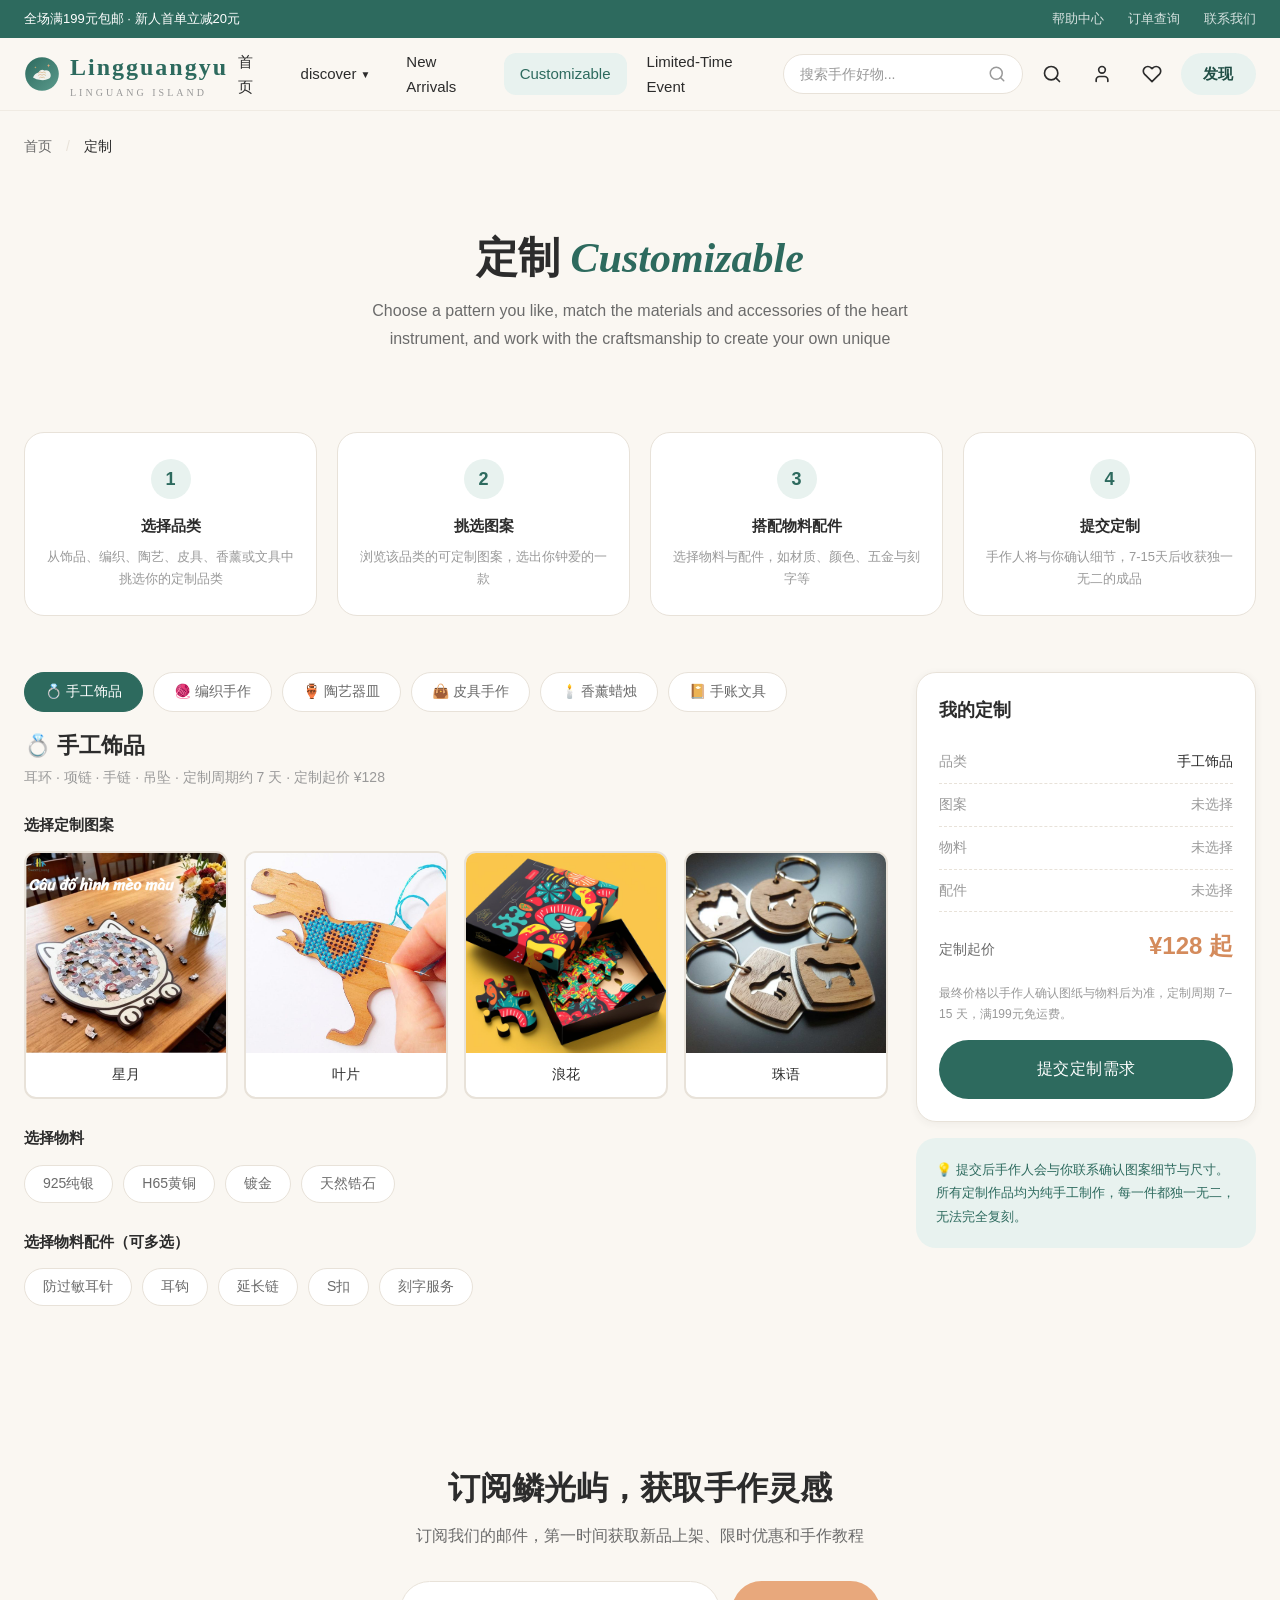
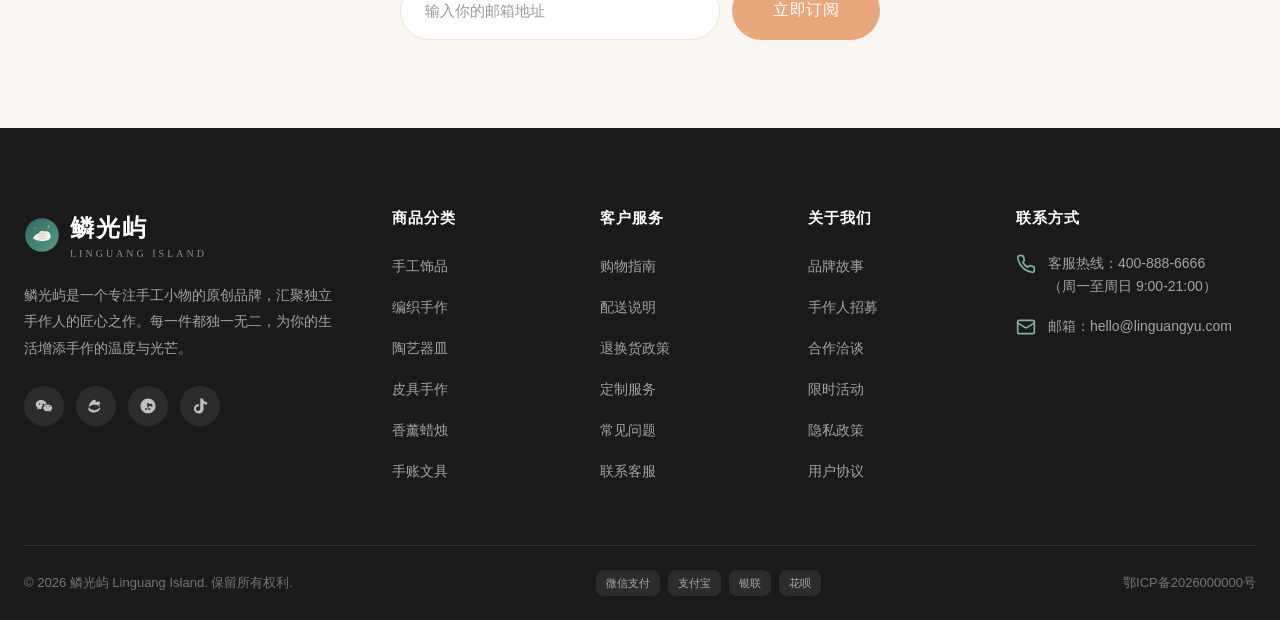
==== custom.html @ 82189725 "Add files via upload" ====
<!DOCTYPE html>
<html lang="zh-CN">
<head>
  <meta charset="UTF-8">
  <meta name="viewport" content="width=device-width, initial-scale=1.0">
  <title>Linguang Island</title>
  <meta name="description" content="鳞光屿手作定制服务，支持手工饰品、编织手作、陶艺器皿、皮具手作、香薰蜡烛、手账文具六大品类，按你的喜好选择图案、物料与配件，打造独一无二的定制手作。">
  <link rel="stylesheet" href="css/style.css">
  <link rel="icon" type="image/svg+xml" href="images/logo.svg">
</head>
<body>

  <!-- Top Bar -->
  <div class="top-bar">
    <div class="container">
      <span>全场满199元包邮 · 新人首单立减20元</span>
      <div class="top-bar-links">
        <a href="#">帮助中心</a>
        <a href="#">订单查询</a>
        <a href="#">联系我们</a>
      </div>
    </div>
  </div>

  <!-- Header -->
  <header class="header">
    <div class="container">
      <div class="header-inner">
        <a href="index.html" class="logo">
          <img src="images/logo.svg" alt="鳞光屿" style="width:36px;height:36px;">
          <div>Lingguangyu<span class="logo-sub">LINGUANG ISLAND</span></div>
        </a>
        <nav class="main-nav">
          <div class="nav-item"><a href="index.html" class="nav-link">首页</a></div>
          <div class="nav-item">
            <a href="products.html" class="nav-link">discover<span class="arrow">▼</span></a>
            <div class="dropdown">
              <div class="dropdown-grid">
                <a href="products.html?cat=jewelry" class="dropdown-item"><div class="dropdown-item-icon">💍</div><div class="dropdown-item-title">手工饰品</div><div class="dropdown-item-desc">耳环/项链/手链</div></a>
                <a href="products.html?cat=knit" class="dropdown-item"><div class="dropdown-item-icon">🧶</div><div class="dropdown-item-title">编织制作</div><div class="dropdown-item-desc">围巾/帽子/玩偶</div></a>
                <a href="products.html?cat=ceramic" class="dropdown-item"><div class="dropdown-item-icon">🏺</div><div class="dropdown-item-title">陶艺器皿</div><div class="dropdown-item-desc">杯子/花瓶/餐具</div></a>
                <a href="products.html?cat=leather" class="dropdown-item"><div class="dropdown-item-icon">👜</div><div class="dropdown-item-title">皮具制作</div><div class="dropdown-item-desc">钱包/卡包/皮带</div></a>
                <a href="products.html?cat=candle" class="dropdown-item"><div class="dropdown-item-icon">🕯️</div><div class="dropdown-item-title">香薰蜡烛</div><div class="dropdown-item-desc">香薰/礼盒/套装</div></a>
                <a href="products.html?cat=stationery" class="dropdown-item"><div class="dropdown-item-icon">📔</div><div class="dropdown-item-title">手账文具</div><div class="dropdown-item-desc">笔记本/书签/胶带</div></a>
              </div>
              <div class="dropdown-featured">
                <span class="dropdown-featured-text">本周精选：<strong>手工编织围巾系列</strong> 限时8折</span>
                <a href="products.html" class="btn btn-sm btn-primary">立即选购</a>
              </div>
            </div>
          </div>
          <div class="nav-item"><a href="products.html?sort=new" class="nav-link">New Arrivals</a></div>
          <div class="nav-item"><a href="custom.html" class="nav-link active">Customizable</a></div>
          <div class="nav-item"><a href="event.html" class="nav-link">Limited‑Time Event</a></div>
        </nav>
        <div class="header-actions">
          <div class="search-bar">
            <input type="text" placeholder="搜索手作好物...">
            <button type="button" aria-label="搜索"><svg width="18" height="18" viewBox="0 0 24 24" fill="none" stroke="currentColor" stroke-width="2" stroke-linecap="round" stroke-linejoin="round"><circle cx="11" cy="11" r="8"/><path d="m21 21-4.35-4.35"/></svg></button>
          </div>
          <button class="action-btn" aria-label="站内搜索" data-search-open><svg width="18" height="18" viewBox="0 0 24 24" fill="none" stroke="currentColor" stroke-width="2" stroke-linecap="round" stroke-linejoin="round"><circle cx="11" cy="11" r="8"/><path d="m21 21-4.35-4.35"/></svg></button>
          <button class="action-btn" aria-label="我的账户"><svg viewBox="0 0 24 24" fill="none" stroke="currentColor" stroke-width="2" stroke-linecap="round" stroke-linejoin="round"><path d="M19 21v-2a4 4 0 0 0-4-4H9a4 4 0 0 0-4 4v2"/><circle cx="12" cy="7" r="4"/></svg></button>
          <button class="action-btn" aria-label="收藏"><svg viewBox="0 0 24 24" fill="none" stroke="currentColor" stroke-width="2" stroke-linecap="round" stroke-linejoin="round"><path d="M20.84 4.61a5.5 5.5 0 0 0-7.78 0L12 5.67l-1.06-1.06a5.5 5.5 0 0 0-7.78 7.78l1.06 1.06L12 21.23l7.78-7.78 1.06-1.06a5.5 5.5 0 0 0 0-7.78z"/></svg></button>
          <a href="products.html" class="header-discover-btn">发现</a>
          <button class="action-btn mobile-menu-btn" aria-label="菜单"><svg viewBox="0 0 24 24" fill="none" stroke="currentColor" stroke-width="2" stroke-linecap="round" stroke-linejoin="round"><line x1="4" x2="20" y1="12" y2="12"/><line x1="4" x2="20" y1="6" y2="6"/><line x1="4" x2="20" y1="18" y2="18"/></svg></button>
        </div>
      </div>
    </div>
  </header>

  <!-- Mobile Menu -->
  <div class="mobile-menu-overlay"></div>
  <div class="mobile-menu">
    <div class="mobile-menu-header">
      <span class="logo" style="font-size:20px;">鳞光屿</span>
      <button class="mobile-menu-close" aria-label="关闭"><svg width="20" height="20" viewBox="0 0 24 24" fill="none" stroke="currentColor" stroke-width="2" stroke-linecap="round" stroke-linejoin="round"><path d="M18 6 6 18"/><path d="m6 6 12 12"/></svg></button>
    </div>
    <nav class="mobile-nav-list">
      <a href="index.html" class="mobile-nav-link">首页</a>
      <a href="products.html" class="mobile-nav-link">discover</a>
      <a href="products.html?sort=new" class="mobile-nav-link">New Arrivals</a>
      <a href="custom.html" class="mobile-nav-link active">Customizable</a>
      <a href="event.html" class="mobile-nav-link">Limited‑Time Event</a>
    </nav>
  </div>

  <!-- Breadcrumb -->
  <div class="container">
    <div class="breadcrumb">
      <a href="index.html">首页</a>
      <span class="breadcrumb-sep">/</span>
      <span class="breadcrumb-current">定制</span>
    </div>
  </div>

  <!-- Page Header -->
  <div class="page-header">
    <div class="container">
      <h1 class="page-header-title">定制 <span class="text-primary" style="font-style:italic;">Customizable</span></h1>
      <p class="page-header-desc">Choose a pattern you like, match the materials and accessories of the heart instrument, and work with the craftsmanship to create your own unique</p>
    </div>
  </div>

  <!-- Customize Steps -->
  <section class="section-sm">
    <div class="container">
      <div class="custom-steps">
        <div class="custom-step">
          <div class="custom-step-num">1</div>
          <div class="custom-step-title">选择品类</div>
          <div class="custom-step-desc">从饰品、编织、陶艺、皮具、香薰或文具中挑选你的定制品类</div>
        </div>
        <div class="custom-step">
          <div class="custom-step-num">2</div>
          <div class="custom-step-title">挑选图案</div>
          <div class="custom-step-desc">浏览该品类的可定制图案，选出你钟爱的一款</div>
        </div>
        <div class="custom-step">
          <div class="custom-step-num">3</div>
          <div class="custom-step-title">搭配物料配件</div>
          <div class="custom-step-desc">选择物料与配件，如材质、颜色、五金与刻字等</div>
        </div>
        <div class="custom-step">
          <div class="custom-step-num">4</div>
          <div class="custom-step-title">提交定制</div>
          <div class="custom-step-desc">手作人将与你确认细节，7-15天后收获独一无二的成品</div>
        </div>
      </div>
    </div>
  </section>

  <!-- Customize Layout -->
  <div class="container">
    <div class="custom-layout">
      <!-- Main Content -->
      <div class="custom-main">
        <div class="custom-tabs" id="customTabs"></div>
        <div id="customPanels"></div>
      </div>

      <!-- Order Summary Sidebar -->
      <aside class="custom-sidebar">
        <div class="custom-order-card">
          <div class="custom-order-title">我的定制</div>
          <div class="custom-summary-row"><span class="custom-summary-label">品类</span><span class="custom-summary-value empty" data-sum="category">未选择</span></div>
          <div class="custom-summary-row"><span class="custom-summary-label">图案</span><span class="custom-summary-value empty" data-sum="pattern">未选择</span></div>
          <div class="custom-summary-row"><span class="custom-summary-label">物料</span><span class="custom-summary-value empty" data-sum="material">未选择</span></div>
          <div class="custom-summary-row"><span class="custom-summary-label">配件</span><span class="custom-summary-value empty" data-sum="accessory">未选择</span></div>
          <div class="custom-order-price">
            <span class="custom-order-price-label">定制起价</span>
            <span class="custom-order-price-value" data-sum="price">¥0</span>
          </div>
          <div class="custom-order-note">最终价格以手作人确认图纸与物料后为准，定制周期 7–15 天，满199元免运费。</div>
          <button class="btn btn-primary btn-lg custom-submit" data-custom-submit>提交定制需求</button>
        </div>
        <div class="custom-tip">💡 提交后手作人会与你联系确认图案细节与尺寸。所有定制作品均为纯手工制作，每一件都独一无二，无法完全复刻。</div>
      </div>
    </div>
  </div>

  <!-- Newsletter -->
  <section class="section">
    <div class="container">
      <div class="newsletter">
        <h2 class="newsletter-title">订阅鳞光屿，获取手作灵感</h2>
        <p class="newsletter-desc">订阅我们的邮件，第一时间获取新品上架、限时优惠和手作教程</p>
        <form class="newsletter-form" onsubmit="return false;">
          <input type="email" class="newsletter-input" placeholder="输入你的邮箱地址">
          <button type="submit" class="btn btn-accent btn-lg">立即订阅</button>
        </form>
      </div>
    </div>
  </section>

  <!-- Footer -->
  <footer class="footer">
    <div class="container">
      <div class="footer-top">
        <div class="footer-brand">
          <div class="logo" style="color:#fff;margin-bottom:20px;">
            <img src="images/logo.svg" alt="鳞光屿" style="width:36px;height:36px;">
            <div>鳞光屿<span class="logo-sub" style="color:rgba(255,255,255,0.5);">LINGUANG ISLAND</span></div>
          </div>
          <p class="footer-brand-desc">鳞光屿是一个专注手工小物的原创品牌，汇聚独立手作人的匠心之作。每一件都独一无二，为你的生活增添手作的温度与光芒。</p>
          <div class="footer-social">
            <a href="#" aria-label="微信"><svg width="18" height="18" viewBox="0 0 24 24" fill="currentColor"><path d="M8.5 4C4.36 4 1 6.69 1 10c0 1.89 1.08 3.56 2.78 4.66L3 17l2.5-1.32c.93.26 1.93.4 2.97.4.2 0 .4-.01.6-.02-.13-.43-.2-.88-.2-1.35 0-2.76 2.69-5 6-5 .22 0 .43.01.64.03C15.05 6.47 12.06 4 8.5 4zM6 8.5c.55 0 1 .45 1 1s-.45 1-1 1-1-.45-1-1 .45-1 1-1zm5 0c.55 0 1 .45 1 1s-.45 1-1 1-1-.45-1-1 .45-1 1-1z"/><path d="M23 14.5c0-2.49-2.69-4.5-6-4.5s-6 2.01-6 4.5 2.69 4.5 6 4.5c.69 0 1.35-.09 1.97-.27L21 20l-.55-1.83C21.95 17.24 23 15.97 23 14.5zm-8-1c-.41 0-.75-.34-.75-.75s.34-.75.75-.75.75.34.75.75-.34.75-.75.75zm4 0c-.41 0-.75-.34-.75-.75s.34-.75.75-.75.75.34.75.75-.34.75-.75.75z"/></svg></a>
            <a href="#" aria-label="微博"><svg width="18" height="18" viewBox="0 0 24 24" fill="currentColor"><path d="M10.1 20.5c-4.3.4-8-1.5-8.3-4.3-.2-2.8 3.1-5.4 7.4-5.8 4.3-.4 8 1.5 8.3 4.3.2 2.8-3.1 5.4-7.4 5.8zm7.5-10.7c-.4-.1-.7-.2-.5-.7.4-1 .4-1.8 0-2.3-.7-.9-2.7-.9-5 0 0 0-.7.3-.5-.3.3-1 .2-1.9-.3-2.4-1-1-3.8.1-6.1 2.4C3.5 8.8 2.5 10.7 2.5 12.4c0 3.2 4 5.1 7.1 5.1 4.5 0 7.6-2.6 7.6-4.7 0-1.3-1.1-2-2.1-2.3.1 0 .1-.1.2-.1 1.7-.3 2.9-1.6 2.3-3z"/></svg></a>
            <a href="#" aria-label="小红书"><svg width="18" height="18" viewBox="0 0 24 24" fill="currentColor"><path d="M12 2C6.48 2 2 6.48 2 12s4.48 10 10 10 10-4.48 10-10S17.52 2 12 2zm-1 15H8v-2h3v2zm4 0h-3v-2h3v2zm1.5-5.5c-.5.5-1.5.5-2 .5-.5 0-1 0-1.5-.5V14h-2V8h2v1.5c.5-.5 1.5-.5 2.5-.5 1.5 0 2.5 1 2.5 2.5 0 1-.5 1.5-1.5 2z"/></svg></a>
            <a href="#" aria-label="抖音"><svg width="18" height="18" viewBox="0 0 24 24" fill="currentColor"><path d="M19.59 6.69a4.83 4.83 0 0 1-3.77-4.25V2h-3.45v13.67a2.89 2.89 0 0 1-5.2 1.74 2.89 2.89 0 0 1 2.31-4.64 2.93 2.93 0 0 1 .88.13V9.4a6.84 6.84 0 0 0-1-.05A6.33 6.33 0 0 0 5.8 20.1a6.34 6.34 0 0 0 10.86-4.43v-7a8.16 8.16 0 0 0 4.77 1.52v-3.4a4.85 4.85 0 0 1-1.84-.1z"/></svg></a>
          </div>
        </div>
        <div><h4 class="footer-col-title">商品分类</h4><ul class="footer-links"><li><a href="products.html?cat=jewelry">手工饰品</a></li><li><a href="products.html?cat=knit">编织手作</a></li><li><a href="products.html?cat=ceramic">陶艺器皿</a></li><li><a href="products.html?cat=leather">皮具手作</a></li><li><a href="products.html?cat=candle">香薰蜡烛</a></li><li><a href="products.html?cat=stationery">手账文具</a></li></ul></div>
        <div><h4 class="footer-col-title">客户服务</h4><ul class="footer-links"><li><a href="#">购物指南</a></li><li><a href="#">配送说明</a></li><li><a href="#">退换货政策</a></li><li><a href="custom.html">定制服务</a></li><li><a href="#">常见问题</a></li><li><a href="#">联系客服</a></li></ul></div>
        <div><h4 class="footer-col-title">关于我们</h4><ul class="footer-links"><li><a href="index.html#brand-story">品牌故事</a></li><li><a href="#">手作人招募</a></li><li><a href="#">合作洽谈</a></li><li><a href="event.html">限时活动</a></li><li><a href="#">隐私政策</a></li><li><a href="#">用户协议</a></li></ul></div>
        <div><h4 class="footer-col-title">联系方式</h4><div class="footer-contact-item"><svg class="footer-contact-icon" viewBox="0 0 24 24" fill="none" stroke="currentColor" stroke-width="2" stroke-linecap="round" stroke-linejoin="round"><path d="M22 16.92v3a2 2 0 0 1-2.18 2 19.79 19.79 0 0 1-8.63-3.07 19.5 19.5 0 0 1-6-6 19.79 19.79 0 0 1-3.07-8.67A2 2 0 0 1 4.11 2h3a2 2 0 0 1 2 1.72 12.84 12.84 0 0 0 .7 2.81 2 2 0 0 1-.45 2.11L8.09 9.91a16 16 0 0 0 6 6l1.27-1.27a2 2 0 0 1 2.11-.45 12.84 12.84 0 0 0 2.81.7A2 2 0 0 1 22 16.92z"/></svg><span>客服热线：400-888-6666<br>（周一至周日 9:00-21:00）</span></div><div class="footer-contact-item"><svg class="footer-contact-icon" viewBox="0 0 24 24" fill="none" stroke="currentColor" stroke-width="2" stroke-linecap="round" stroke-linejoin="round"><rect width="20" height="16" x="2" y="4" rx="2"/><path d="m22 7-8.97 5.7a1.94 1.94 0 0 1-2.06 0L2 7"/></svg><span>邮箱：hello@linguangyu.com</span></div></div>
      </div>
      <div class="footer-bottom"><div>© 2026 鳞光屿 Linguang Island. 保留所有权利.</div><div class="footer-payment"><span>微信支付</span><span>支付宝</span><span>银联</span><span>花呗</span></div><div>鄂ICP备2026000000号</div></div>
    </div>
  </footer>

  <!-- 搜索浮层 -->
  <div class="search-overlay">
    <div class="search-panel">
      <div class="search-input-wrap">
        <svg viewBox="0 0 24 24" fill="none" stroke="currentColor" stroke-width="2" stroke-linecap="round" stroke-linejoin="round"><circle cx="11" cy="11" r="8"/><path d="m21 21-4.35-4.35"/></svg>
        <input type="text" class="search-input" placeholder="搜索手作好物、分类或材质..." autocomplete="off">
        <button class="search-close" aria-label="关闭">
          <svg width="20" height="20" viewBox="0 0 24 24" fill="none" stroke="currentColor" stroke-width="2" stroke-linecap="round" stroke-linejoin="round"><path d="M18 6 6 18"/><path d="m6 6 12 12"/></svg>
        </button>
      </div>
      <div class="search-results">
        <div class="search-empty"><p>输入关键词搜索商品，例如「围巾」「陶艺」「蜡烛」</p></div>
      </div>
      <div class="search-hint">按 <kbd>ESC</kbd> 关闭 · 按 <kbd>Ctrl</kbd> + <kbd>K</kbd> 快速搜索</div>
    </div>
  </div>

  <button class="back-to-top" aria-label="返回顶部"><svg width="20" height="20" viewBox="0 0 24 24" fill="none" stroke="currentColor" stroke-width="2" stroke-linecap="round" stroke-linejoin="round"><path d="m18 15-6-6-6 6"/></svg></button>
  <script src="js/data.js"></script>
  <script src="js/main.js"></script>
  <script>
    /* ============================================
       鳞光屿 手作定制页 - 数据与交互
       ============================================ */
    (function () {
      var CUSTOM_DATA = [
        {
          id: 'jewelry',
          name: '手工饰品',
          icon: '💍',
          desc: '耳环 · 项链 · 手链 · 吊坠',
          leadTime: '定制周期约 7 天',
          basePrice: 128,
          patterns: [
            { name: '星月', img: 'works/2268b798a21c0e05ef286d9afd40e5c9.jpg' },
            { name: '叶片', img: 'works/a71a90dca36579b41915bfc6e600b539.jpg' },
            { name: '浪花', img: 'works/bb00b02b5263fa20c3def9e0ed3501d4.jpg' },
            { name: '珠语', img: 'works/ee13552d8581cd8f6e0346bad0646920.jpg' }
          ],
          materials: ['925纯银', 'H65黄铜', '镀金', '天然锆石'],
          accessories: ['防过敏耳针', '耳钩', '延长链', 'S扣', '刻字服务']
        },
        {
          id: 'knit',
          name: '编织手作',
          icon: '🧶',
          desc: '围巾 · 帽子 · 玩偶 · 收纳篮',
          leadTime: '定制周期约 10 天',
          basePrice: 89,
          patterns: [
            { name: '鱼鳞纹', img: 'works/01.jpg' },
            { name: '藤编格', img: 'works/3741f565dfd39f4d616d1eac8edfc7b6.jpg' },
            { name: '麻花辫', img: 'works/619c97d61443beddd12c92ac28e90652.jpg' },
            { name: '格纹', img: 'works/842b7d997cb33d133d117e4fcee05f9e.jpg' }
          ],
          materials: ['美利奴羊毛', '羊绒混纺', '天然藤条', '棉麻绳'],
          accessories: ['流苏', '木扣', '毛球', '刺绣姓名', '皮革标签']
        },
        {
          id: 'ceramic',
          name: '陶艺器皿',
          icon: '🏺',
          desc: '马克杯 · 花瓶 · 餐具 · 碗',
          leadTime: '定制周期约 10-15 天',
          basePrice: 118,
          patterns: [
            { name: '粗陶本色', img: 'works/054cdf0217a93ebdaa423b9df954e02b.jpg' },
            { name: '米白釉', img: 'works/7c3fb1a2e72453e287ca65e6157a7eb2.jpg' },
            { name: '星辰点彩', img: 'works/cf58732337ca917d606f964128ad6c54.jpg' },
            { name: '波纹刻花', img: 'works/23e4ec383b1816b4c98a01805032002c.jpg' }
          ],
          materials: ['高白粗陶', '细陶', '天然矿物釉', '米白釉'],
          accessories: ['木盖', '竹托盘', '麻绳提手', '同款杯垫', '刻字落款']
        },
        {
          id: 'leather',
          name: '皮具手作',
          icon: '👜',
          desc: '钱包 · 卡包 · 皮带 · 钥匙包',
          leadTime: '定制周期约 7-10 天',
          basePrice: 199,
          patterns: [
            { name: '植鞣原色', img: 'works/069d8d57722f1eefb7612235d0c92d77.jpg' },
            { name: '压花格纹', img: 'works/e13f04f0b526c0bc4e1df464b4d01ed4.jpg' },
            { name: '编织皮条', img: 'works/3741f565dfd39f4d616d1eac8edfc7b6.jpg' },
            { name: '浮雕字母', img: 'works/842b7d997cb33d133d117e4fcee05f9e.jpg' }
          ],
          materials: ['意大利植鞣牛皮', '头层牛皮', '马鞍革', '油蜡皮'],
          accessories: ['黄铜五金', '白铜按扣', '钥匙扣', '姓名刻字', '蜡线配色']
        },
        {
          id: 'candle',
          name: '香薰蜡烛',
          icon: '🕯️',
          desc: '蜡烛 · 香皂 · 线香',
          leadTime: '现货 / 定制约 7 天',
          basePrice: 68,
          patterns: [
            { name: '干花浮雕', img: 'works/1fd205de11f5d47ad83b0c7072961576.jpg' },
            { name: '素色原味', img: 'works/48fcea0ed9cd00772e2aa7fb1bb7dbb3.jpg' },
            { name: '渐变分层', img: 'works/619c97d61443beddd12c92ac28e90652.jpg' },
            { name: '手绘纹样', img: 'works/ee13552d8581cd8f6e0346bad0646920.jpg' }
          ],
          materials: ['天然大豆蜡', '蜂蜡', '植物精油', '木芯'],
          accessories: ['定制标签', '礼盒', '丝带', '香型选择', '修剪器']
        },
        {
          id: 'stationery',
          name: '手账文具',
          icon: '📔',
          desc: '笔记本 · 书签 · 卡片 · 胶带',
          leadTime: '现货 / 定制约 5 天',
          basePrice: 45,
          patterns: [
            { name: '布面缝线', img: 'works/23e4ec383b1816b4c98a01805032002c.jpg' },
            { name: '干花压花', img: 'works/842b7d997cb33d133d117e4fcee05f9e.jpg' },
            { name: '米白棉纸', img: 'works/cf58732337ca917d606f964128ad6c54.jpg' },
            { name: '复古烫金', img: 'works/e13f04f0b526c0bc4e1df464b4d01ed4.jpg' }
          ],
          materials: ['进口布面', '道林纸', '进口棉纸', '牛皮纸'],
          accessories: ['金属书签', '纸胶带', '姓名烫印', '绑带', '同系列信封']
        }
      ];

      var tabsEl = document.getElementById('customTabs');
      var panelsEl = document.getElementById('customPanels');
      if (!tabsEl || !panelsEl) return;

      var state = {
        category: CUSTOM_DATA[0].id,
        pattern: null,
        material: null,
        accessories: []
      };

      function currentCat() {
        var found = CUSTOM_DATA.filter(function (c) { return c.id === state.category; });
        return found.length ? found[0] : null;
      }

      function renderTabs() {
        var html = '';
        CUSTOM_DATA.forEach(function (c) {
          html += '<button class="custom-tab' + (c.id === state.category ? ' active' : '') + '" data-cat="' + c.id + '">' +
            c.icon + ' ' + c.name + '</button>';
        });
        tabsEl.innerHTML = html;
        tabsEl.querySelectorAll('.custom-tab').forEach(function (btn) {
          btn.addEventListener('click', function () {
            if (btn.getAttribute('data-cat') === state.category) return;
            state.category = btn.getAttribute('data-cat');
            state.pattern = null;
            state.material = null;
            state.accessories = [];
            renderTabs();
            renderPanels();
            updateSummary();
          });
        });
      }

      function renderPanels() {
        var html = '';
        CUSTOM_DATA.forEach(function (c) {
          var active = c.id === state.category;
          html += '<section class="custom-panel' + (active ? ' active' : '') + '" data-panel="' + c.id + '">';
          html += '<div class="custom-panel-head">';
          html += '<h2 class="custom-panel-title">' + c.icon + ' ' + c.name + '</h2>';
          html += '<p class="custom-panel-desc">' + c.desc + ' · ' + c.leadTime + ' · 定制起价 ¥' + c.basePrice + '</p>';
          html += '</div>';

          // 图案
          html += '<div class="custom-block"><div class="custom-block-title">选择定制图案</div><div class="pattern-grid">';
          c.patterns.forEach(function (p) {
            html += '<div class="pattern-card" data-pattern="' + p.name + '">' +
              '<div class="pattern-card-img-wrap"><img src="' + p.img + '" alt="' + p.name + '" loading="lazy"></div>' +
              '<div class="pattern-card-name">' + p.name + '</div>' +
              '</div>';
          });
          html += '</div></div>';

          // 物料
          html += '<div class="custom-block"><div class="custom-block-title">选择物料</div><div class="option-tags">';
          c.materials.forEach(function (m) {
            html += '<button type="button" class="option-tag" data-material="' + m + '">' + m + '</button>';
          });
          html += '</div></div>';

          // 配件（可多选）
          html += '<div class="custom-block"><div class="custom-block-title">选择物料配件（可多选）</div><div class="option-tags">';
          c.accessories.forEach(function (a) {
            html += '<button type="button" class="option-tag" data-accessory="' + a + '">' + a + '</button>';
          });
          html += '</div></div>';

          html += '</section>';
        });
        panelsEl.innerHTML = html;

        // 绑定交互
        var panel = panelsEl.querySelector('.custom-panel.active');
        if (!panel) return;

        panel.querySelectorAll('.pattern-card').forEach(function (card) {
          card.addEventListener('click', function () {
            panel.querySelectorAll('.pattern-card').forEach(function (c2) { c2.classList.remove('active'); });
            card.classList.add('active');
            state.pattern = card.getAttribute('data-pattern');
            updateSummary();
          });
        });

        panel.querySelectorAll('[data-material]').forEach(function (tag) {
          tag.addEventListener('click', function () {
            panel.querySelectorAll('[data-material]').forEach(function (t) { t.classList.remove('active'); });
            tag.classList.add('active');
            state.material = tag.getAttribute('data-material');
            updateSummary();
          });
        });

        panel.querySelectorAll('[data-accessory]').forEach(function (tag) {
          tag.addEventListener('click', function () {
            tag.classList.toggle('active');
            var val = tag.getAttribute('data-accessory');
            var idx = state.accessories.indexOf(val);
            if (idx >= 0) {
              state.accessories.splice(idx, 1);
            } else {
              state.accessories.push(val);
            }
            updateSummary();
          });
        });
      }

      function updateSummary() {
        var cat = currentCat();
        var set = function (sel, val) {
          var el = document.querySelector(sel);
          if (!el) return;
          el.textContent = val;
          el.classList.toggle('empty', val === '未选择');
        };
        set('[data-sum="category"]', cat ? cat.name : '未选择');
        set('[data-sum="pattern"]', state.pattern || '未选择');
        set('[data-sum="material"]', state.material || '未选择');
        set('[data-sum="accessory"]', state.accessories.length ? state.accessories.join('、') : '未选择');
        var priceEl = document.querySelector('[data-sum="price"]');
        if (priceEl && cat) priceEl.textContent = '¥' + cat.basePrice + ' 起';
      }

      // 提交定制
      var submitBtn = document.querySelector('[data-custom-submit]');
      if (submitBtn) {
        submitBtn.addEventListener('click', function () {
          if (!state.pattern) {
            showCustomToast('请先选择一款定制图案');
            return;
          }
          if (!state.material) {
            showCustomToast('请先选择物料');
            return;
          }
          submitBtn.textContent = '已提交，等待手作人联系';
          submitBtn.disabled = true;
          showCustomToast('定制需求已提交，手作人会尽快与你联系');
        });
      }

      // 轻量 Toast
      var toastTimer = null;
      function showCustomToast(message) {
        var toast = document.querySelector('.custom-toast');
        if (!toast) {
          toast = document.createElement('div');
          toast.className = 'custom-toast';
          toast.style.cssText =
            'position:fixed;bottom:32px;left:50%;transform:translateX(-50%) translateY(100px);' +
            'background-color:#2D6A5E;color:#fff;padding:14px 28px;border-radius:9999px;' +
            'font-size:14px;font-weight:500;box-shadow:0 8px 32px rgba(0,0,0,0.2);' +
            'z-index:9999;transition:transform 0.4s cubic-bezier(0.4,0,0.2,1);max-width:90vw;text-align:center;';
          document.body.appendChild(toast);
        }
        toast.textContent = message;
        requestAnimationFrame(function () {
          toast.style.transform = 'translateX(-50%) translateY(0)';
        });
        clearTimeout(toastTimer);
        toastTimer = setTimeout(function () {
          toast.style.transform = 'translateX(-50%) translateY(100px)';
        }, 2600);
      }

      // 初始化
      renderTabs();
      renderPanels();
      updateSummary();
      // 恢复页面标题（main.js 的详情渲染会覆盖 title）
      document.title = '手作定制 Customizable - 鳞光屿 Linguang Island';
    })();
  </script>
</body>
</html>
---- css/style.css ----
/* ============================================
   鳞光屿 Linguang Island - 主样式表
   ins风手工小物品牌网站
   ============================================ */

/* ---------- CSS Variables ---------- */
:root {
  --bg-cream: #FAF7F2;
  --bg-white: #FFFFFF;
  --bg-soft: #F3EEE6;
  --primary: #2D6A5E;
  --primary-dark: #1F4D44;
  --primary-light: #7AB5A6;
  --primary-bg: #E8F2EF;
  --accent: #E8A87C;
  --accent-dark: #D48B5C;
  --accent-light: #F5D5BC;
  --gold: #C9A96E;
  --gold-light: #E8D5A8;
  --coral: #E07A5F;
  --sage: #A8C4A0;
  --text-dark: #2C2C2C;
  --text-medium: #6B6B6B;
  --text-light: #999999;
  --text-white: #FFFFFF;
  --border: #E8E2D9;
  --border-light: #F0EBE3;
  --shadow-sm: 0 2px 8px rgba(44, 44, 44, 0.06);
  --shadow-md: 0 4px 20px rgba(44, 44, 44, 0.08);
  --shadow-lg: 0 8px 40px rgba(44, 44, 44, 0.12);
  --shadow-hover: 0 12px 48px rgba(44, 44, 44, 0.15);
  --radius-sm: 8px;
  --radius-md: 12px;
  --radius-lg: 20px;
  --radius-xl: 28px;
  --radius-full: 9999px;
  --font-serif: 'Noto Serif SC', 'Songti SC', Georgia, serif;
  --font-sans: 'Noto Sans SC', 'PingFang SC', 'Microsoft YaHei', -apple-system, sans-serif;
  --transition: all 0.3s cubic-bezier(0.4, 0, 0.2, 1);
  --transition-slow: all 0.5s cubic-bezier(0.4, 0, 0.2, 1);
}

/* ---------- Reset & Base ---------- */
*, *::before, *::after {
  margin: 0;
  padding: 0;
  box-sizing: border-box;
}

html {
  scroll-behavior: smooth;
  font-size: 16px;
}

body {
  font-family: var(--font-sans);
  background-color: var(--bg-cream);
  color: var(--text-dark);
  line-height: 1.7;
  -webkit-font-smoothing: antialiased;
  -moz-osx-font-smoothing: grayscale;
  overflow-x: hidden;
}

img {
  max-width: 100%;
  height: auto;
  display: block;
}

a {
  text-decoration: none;
  color: inherit;
  transition: var(--transition);
}

a:hover {
  color: var(--primary);
}

ul, ol {
  list-style: none;
}

button {
  font-family: inherit;
  cursor: pointer;
  border: none;
  background: none;
  transition: var(--transition);
}

input, select, textarea {
  font-family: inherit;
  font-size: inherit;
  outline: none;
}

h1, h2, h3, h4, h5, h6 {
  font-family: var(--font-serif);
  font-weight: 600;
  line-height: 1.3;
  color: var(--text-dark);
}

/* ---------- Utility Classes ---------- */
.container {
  max-width: 1280px;
  margin: 0 auto;
  padding: 0 24px;
}

.container-narrow {
  max-width: 960px;
  margin: 0 auto;
  padding: 0 24px;
}

.section {
  padding: 80px 0;
}

.section-lg {
  padding: 120px 0;
}

.section-sm {
  padding: 48px 0;
}

.text-center {
  text-align: center;
}

.text-serif {
  font-family: var(--font-serif);
}

.text-primary {
  color: var(--primary);
}

.text-accent {
  color: var(--accent);
}

.text-medium {
  color: var(--text-medium);
}

.text-light {
  color: var(--text-light);
}

.bg-white {
  background-color: var(--bg-white);
}

.bg-cream {
  background-color: var(--bg-cream);
}

.bg-soft {
  background-color: var(--bg-soft);
}

.bg-primary-bg {
  background-color: #FFFFFF;
}

.bg-primary {
  background-color: var(--primary);
}

.flex {
  display: flex;
}

.flex-col {
  flex-direction: column;
}

.items-center {
  align-items: center;
}

.justify-center {
  justify-content: center;
}

.justify-between {
  justify-content: space-between;
}

.flex-wrap {
  flex-wrap: wrap;
}

.gap-2 { gap: 8px; }
.gap-3 { gap: 12px; }
.gap-4 { gap: 16px; }
.gap-6 { gap: 24px; }
.gap-8 { gap: 32px; }

.grid {
  display: grid;
}

.grid-2 {
  grid-template-columns: repeat(2, 1fr);
}

.grid-3 {
  grid-template-columns: repeat(3, 1fr);
}

.grid-4 {
  grid-template-columns: repeat(4, 1fr);
}

/* ---------- Buttons ---------- */
.btn {
  display: inline-flex;
  align-items: center;
  justify-content: center;
  gap: 8px;
  padding: 14px 32px;
  border-radius: var(--radius-full);
  font-size: 15px;
  font-weight: 500;
  letter-spacing: 0.5px;
  transition: var(--transition);
  white-space: nowrap;
  border: 1.5px solid transparent;
}

.btn-primary {
  background-color: var(--primary);
  color: var(--text-white);
}

.btn-primary:hover {
  background-color: var(--primary-dark);
  color: var(--text-white);
  transform: translateY(-2px);
  box-shadow: var(--shadow-md);
}

.btn-accent {
  background-color: var(--accent);
  color: var(--text-white);
}

.btn-accent:hover {
  background-color: var(--accent-dark);
  color: var(--text-white);
  transform: translateY(-2px);
}

.btn-outline {
  background-color: transparent;
  color: var(--primary);
  border-color: var(--primary);
}

.btn-outline:hover {
  background-color: var(--primary);
  color: var(--text-white);
}

.btn-outline-light {
  background-color: transparent;
  color: var(--text-white);
  border-color: rgba(255, 255, 255, 0.6);
}

.btn-outline-light:hover {
  background-color: var(--text-white);
  color: var(--primary);
  border-color: var(--text-white);
}

.btn-ghost {
  background-color: transparent;
  color: var(--text-dark);
}

.btn-ghost:hover {
  background-color: var(--bg-soft);
}

.btn-lg {
  padding: 18px 40px;
  font-size: 16px;
}

.btn-sm {
  padding: 10px 20px;
  font-size: 13px;
}

.btn-block {
  width: 100%;
}

/* ---------- Badges / Tags ---------- */
.badge {
  display: inline-flex;
  align-items: center;
  padding: 4px 12px;
  border-radius: var(--radius-full);
  font-size: 12px;
  font-weight: 500;
  letter-spacing: 0.5px;
}

.badge-primary {
  background-color: var(--primary-bg);
  color: var(--primary);
}

.badge-accent {
  background-color: var(--accent-light);
  color: var(--accent-dark);
}

.badge-gold {
  background-color: var(--gold-light);
  color: #8B7355;
}

.badge-coral {
  background-color: #FDE8E3;
  color: var(--coral);
}

.badge-new {
  background-color: var(--sage);
  color: var(--text-white);
}

.badge-sale {
  background-color: var(--coral);
  color: var(--text-white);
}

/* ---------- Section Headers ---------- */
.section-header {
  text-align: center;
  margin-bottom: 56px;
}

.section-tag {
  display: inline-flex;
  align-items: center;
  gap: 6px;
  padding: 6px 16px;
  background-color: var(--primary-bg);
  color: var(--primary);
  border-radius: var(--radius-full);
  font-size: 13px;
  font-weight: 500;
  letter-spacing: 1px;
  margin-bottom: 20px;
}

.section-title {
  font-size: 36px;
  margin-bottom: 16px;
  letter-spacing: -0.5px;
}

.section-title .highlight {
  color: var(--primary);
  font-style: italic;
}

.section-subtitle {
  font-size: 16px;
  color: var(--text-medium);
  max-width: 560px;
  margin: 0 auto;
  line-height: 1.8;
}

/* ---------- Header / Navigation ---------- */
.top-bar {
  background-color: var(--primary);
  color: var(--text-white);
  padding: 8px 0;
  font-size: 13px;
}

.top-bar .container {
  display: flex;
  justify-content: space-between;
  align-items: center;
}

.top-bar-links {
  display: flex;
  gap: 24px;
}

.top-bar-links a {
  color: rgba(255, 255, 255, 0.8);
}

.top-bar-links a:hover {
  color: var(--text-white);
}

.header {
  position: sticky;
  top: 0;
  z-index: 1000;
  background-color: rgba(250, 247, 242, 0.95);
  backdrop-filter: blur(12px);
  -webkit-backdrop-filter: blur(12px);
  border-bottom: 1px solid var(--border-light);
  transition: var(--transition);
}

.header.scrolled {
  box-shadow: var(--shadow-sm);
}

.header-inner {
  display: flex;
  align-items: center;
  justify-content: space-between;
  height: 72px;
}

.logo {
  display: flex;
  align-items: center;
  gap: 10px;
  font-family: var(--font-serif);
  font-size: 24px;
  font-weight: 700;
  color: var(--primary);
  letter-spacing: 2px;
}

.logo-icon {
  width: 36px;
  height: 36px;
  display: flex;
  align-items: center;
  justify-content: center;
}

.logo-sub {
  font-size: 10px;
  font-weight: 400;
  letter-spacing: 3px;
  color: var(--text-light);
  display: block;
  margin-top: -4px;
}

.main-nav {
  display: flex;
  align-items: center;
  gap: 4px;
}

.nav-item {
  position: relative;
}

.nav-link {
  display: flex;
  align-items: center;
  gap: 4px;
  padding: 8px 16px;
  font-size: 15px;
  font-weight: 500;
  color: var(--text-dark);
  border-radius: var(--radius-md);
  transition: var(--transition);
}

.nav-link:hover,
.nav-link.active {
  color: var(--primary);
  background-color: var(--primary-bg);
}

.nav-link .arrow {
  font-size: 10px;
  transition: transform 0.3s;
}

.nav-item:hover .nav-link .arrow {
  transform: rotate(180deg);
}

/* Dropdown Menu */
.dropdown {
  position: absolute;
  top: 100%;
  left: 50%;
  transform: translateX(-50%) translateY(10px);
  min-width: 560px;
  background-color: var(--bg-white);
  border-radius: var(--radius-lg);
  box-shadow: var(--shadow-lg);
  padding: 24px;
  opacity: 0;
  visibility: hidden;
  transition: all 0.3s cubic-bezier(0.4, 0, 0.2, 1);
  z-index: 100;
  border: 1px solid var(--border-light);
}

.nav-item:hover .dropdown {
  opacity: 1;
  visibility: visible;
  transform: translateX(-50%) translateY(0);
}

.dropdown-grid {
  display: grid;
  grid-template-columns: repeat(3, 1fr);
  gap: 8px;
}

.dropdown-item {
  display: flex;
  flex-direction: column;
  gap: 4px;
  padding: 12px;
  border-radius: var(--radius-md);
  transition: var(--transition);
}

.dropdown-item:hover {
  background-color: var(--bg-soft);
}

.dropdown-item-icon {
  width: 36px;
  height: 36px;
  border-radius: var(--radius-md);
  background-color: var(--primary-bg);
  display: flex;
  align-items: center;
  justify-content: center;
  margin-bottom: 4px;
  font-size: 18px;
}

.dropdown-item-title {
  font-size: 14px;
  font-weight: 600;
  color: var(--text-dark);
}

.dropdown-item-desc {
  font-size: 12px;
  color: var(--text-light);
}

.dropdown-featured {
  margin-top: 20px;
  padding-top: 20px;
  border-top: 1px solid var(--border-light);
  display: flex;
  align-items: center;
  justify-content: space-between;
}

.dropdown-featured-text {
  font-size: 14px;
  color: var(--text-medium);
}

.dropdown-featured-text strong {
  color: var(--primary);
}

/* Header Actions */
.header-actions {
  display: flex;
  align-items: center;
  gap: 8px;
}

.action-btn {
  width: 42px;
  height: 42px;
  display: flex;
  align-items: center;
  justify-content: center;
  border-radius: var(--radius-full);
  color: var(--text-dark);
  transition: var(--transition);
  position: relative;
}

.action-btn:hover {
  background-color: var(--bg-soft);
  color: var(--primary);
}

.action-btn svg {
  width: 20px;
  height: 20px;
}

.cart-badge {
  position: absolute;
  top: 4px;
  right: 4px;
  width: 18px;
  height: 18px;
  background-color: var(--coral);
  color: var(--text-white);
  font-size: 10px;
  font-weight: 600;
  border-radius: var(--radius-full);
  display: flex;
  align-items: center;
  justify-content: center;
}

.search-bar {
  display: flex;
  align-items: center;
  background-color: var(--bg-white);
  border: 1px solid var(--border);
  border-radius: var(--radius-full);
  padding: 0 16px;
  height: 40px;
  width: 240px;
  transition: var(--transition);
}

.search-bar:focus-within {
  border-color: var(--primary);
  box-shadow: 0 0 0 3px rgba(45, 106, 94, 0.1);
}

.search-bar input {
  flex: 1;
  border: none;
  background: transparent;
  font-size: 14px;
  color: var(--text-dark);
}

.search-bar input::placeholder {
  color: var(--text-light);
}

.search-bar button {
  color: var(--text-light);
  display: flex;
}

.mobile-menu-btn {
  display: none;
}

/* ---------- Hero Section ---------- */
.hero {
  position: relative;
  min-height: 600px;
  display: flex;
  align-items: center;
  overflow: hidden;
  background: linear-gradient(135deg, var(--bg-cream) 0%, var(--bg-soft) 50%, #EDE5D8 100%);
}

.hero::before {
  content: '';
  position: absolute;
  top: -50%;
  right: -20%;
  width: 600px;
  height: 600px;
  background: radial-gradient(circle, rgba(45, 106, 94, 0.08) 0%, transparent 70%);
  border-radius: 50%;
}

.hero::after {
  content: '';
  position: absolute;
  bottom: -30%;
  left: -10%;
  width: 400px;
  height: 400px;
  background: radial-gradient(circle, rgba(232, 168, 124, 0.1) 0%, transparent 70%);
  border-radius: 50%;
}

.hero-content {
  position: relative;
  z-index: 2;
  display: grid;
  grid-template-columns: 1fr 1fr;
  gap: 60px;
  align-items: center;
  padding: 80px 0;
}

.hero-text {
  max-width: 520px;
}

.hero-badge {
  display: inline-flex;
  align-items: center;
  gap: 8px;
  padding: 8px 18px;
  background-color: var(--bg-white);
  border: 1px solid var(--border);
  border-radius: var(--radius-full);
  font-size: 13px;
  color: var(--primary);
  font-weight: 500;
  margin-bottom: 24px;
  box-shadow: var(--shadow-sm);
}

.hero-badge .dot {
  width: 8px;
  height: 8px;
  background-color: var(--sage);
  border-radius: 50%;
  animation: pulse 2s infinite;
}

@keyframes pulse {
  0%, 100% { opacity: 1; }
  50% { opacity: 0.4; }
}

.hero-title {
  font-size: 52px;
  line-height: 1.2;
  margin-bottom: 24px;
  letter-spacing: -1px;
}

.hero-title .italic {
  font-style: italic;
  color: var(--primary);
}

.hero-title .accent-text {
  color: var(--accent);
}

.hero-desc {
  font-size: 17px;
  color: var(--text-medium);
  line-height: 1.9;
  margin-bottom: 36px;
}

.hero-actions {
  display: flex;
  gap: 16px;
  margin-bottom: 48px;
}

.hero-stats {
  display: flex;
  gap: 40px;
  padding-top: 32px;
  border-top: 1px solid var(--border);
}

.hero-stat-number {
  font-family: var(--font-serif);
  font-size: 32px;
  font-weight: 700;
  color: var(--primary);
  line-height: 1;
  margin-bottom: 4px;
}

.hero-stat-label {
  font-size: 13px;
  color: var(--text-light);
}

.hero-visual {
  position: relative;
  height: 520px;
}

.hero-image-main {
  position: absolute;
  width: 380px;
  height: 480px;
  border-radius: var(--radius-xl);
  overflow: hidden;
  box-shadow: var(--shadow-lg);
  right: 0;
  top: 20px;
}

.hero-image-sub {
  position: absolute;
  width: 220px;
  height: 280px;
  border-radius: var(--radius-lg);
  overflow: hidden;
  box-shadow: var(--shadow-md);
  left: 0;
  bottom: 0;
  border: 6px solid var(--bg-white);
}

.hero-float-card {
  position: absolute;
  background-color: var(--bg-white);
  border-radius: var(--radius-lg);
  padding: 16px 20px;
  box-shadow: var(--shadow-md);
  display: flex;
  align-items: center;
  gap: 12px;
  z-index: 3;
}

.hero-float-card-1 {
  top: 40px;
  left: 0;
  animation: float 4s ease-in-out infinite;
}

.hero-float-card-2 {
  bottom: 60px;
  right: 20px;
  animation: float 4s ease-in-out infinite 1s;
}

@keyframes float {
  0%, 100% { transform: translateY(0); }
  50% { transform: translateY(-12px); }
}

.hero-float-icon {
  width: 40px;
  height: 40px;
  border-radius: var(--radius-md);
  display: flex;
  align-items: center;
  justify-content: center;
  font-size: 20px;
}

.hero-float-text {
  font-size: 13px;
  font-weight: 600;
  color: var(--text-dark);
}

.hero-float-sub {
  font-size: 11px;
  color: var(--text-light);
}

/* ---------- Category Section ---------- */
.category-grid {
  display: grid;
  grid-template-columns: repeat(6, 1fr);
  gap: 20px;
}

.category-card {
  position: relative;
  aspect-ratio: 3 / 4;
  border-radius: var(--radius-lg);
  overflow: hidden;
  cursor: pointer;
  transition: var(--transition-slow);
}

.category-card:hover {
  transform: translateY(-6px);
  box-shadow: var(--shadow-hover);
}

.category-card-img {
  width: 100%;
  height: 100%;
  object-fit: cover;
  transition: transform 0.6s ease;
}

.category-card:hover .category-card-img {
  transform: scale(1.08);
}

.category-card-overlay {
  position: absolute;
  inset: 0;
  background: linear-gradient(to top, rgba(44, 44, 44, 0.7) 0%, transparent 50%);
  display: flex;
  flex-direction: column;
  justify-content: flex-end;
  padding: 20px;
}

.category-card-name {
  font-family: var(--font-serif);
  font-size: 18px;
  font-weight: 600;
  color: var(--text-white);
  margin-bottom: 4px;
}

.category-card-count {
  font-size: 12px;
  color: rgba(255, 255, 255, 0.8);
}

/* ---------- Product Cards ---------- */
.product-grid {
  display: grid;
  grid-template-columns: repeat(3, 1fr);
  gap: 36px;
  max-width: 1080px;
  margin: 0 auto;
}

.product-card {
  background-color: var(--bg-white);
  border-radius: var(--radius-lg);
  overflow: hidden;
  transition: var(--transition-slow);
  border: 1px solid var(--border-light);
  position: relative;
}

.product-card:hover {
  transform: translateY(-6px);
  box-shadow: var(--shadow-hover);
}

.product-card-img-wrap {
  position: relative;
  aspect-ratio: 1;
  overflow: hidden;
  background-color: var(--bg-soft);
}

.product-card-img {
  width: 100%;
  height: 100%;
  object-fit: cover;
  transition: transform 0.6s ease;
}

.product-card:hover .product-card-img {
  transform: scale(1.06);
}

.product-badges {
  position: absolute;
  top: 12px;
  left: 12px;
  display: flex;
  flex-direction: column;
  gap: 6px;
  z-index: 2;
}

.product-wishlist {
  position: absolute;
  top: 12px;
  right: 12px;
  width: 36px;
  height: 36px;
  background-color: rgba(255, 255, 255, 0.9);
  backdrop-filter: blur(4px);
  border-radius: var(--radius-full);
  display: flex;
  align-items: center;
  justify-content: center;
  z-index: 2;
  opacity: 0;
  transform: translateY(-8px);
  transition: var(--transition);
  cursor: pointer;
}

.product-card:hover .product-wishlist {
  opacity: 1;
  transform: translateY(0);
}

.product-wishlist:hover {
  background-color: var(--coral);
  color: var(--text-white);
}

.product-wishlist.active {
  background-color: var(--coral);
  color: var(--text-white);
  opacity: 1;
}

.product-card-body {
  padding: 18px 20px 20px;
}

.product-card-category {
  font-size: 12px;
  color: var(--text-light);
  letter-spacing: 1px;
  text-transform: uppercase;
  margin-bottom: 6px;
}

.product-card-title {
  font-family: var(--font-sans);
  font-size: 15px;
  font-weight: 600;
  color: var(--text-dark);
  margin-bottom: 8px;
  line-height: 1.4;
  display: -webkit-box;
  -webkit-line-clamp: 2;
  -webkit-box-orient: vertical;
  overflow: hidden;
}

.product-card-title:hover {
  color: var(--primary);
}

.stars {
  display: flex;
  gap: 1px;
  color: var(--gold);
}

.star {
  width: 14px;
  height: 14px;
  fill: currentColor;
}

.product-card-price {
  display: flex;
  align-items: baseline;
  gap: 8px;
}

.price-current {
  font-family: var(--font-serif);
  font-size: 20px;
  font-weight: 700;
  color: var(--primary);
}

.price-original {
  font-size: 14px;
  color: var(--text-light);
  text-decoration: line-through;
}

/* ---------- Feature Banner ---------- */
.feature-banner {
  display: grid;
  grid-template-columns: 1fr 1fr;
  gap: 0;
  border-radius: var(--radius-xl);
  overflow: hidden;
  background-color: var(--primary);
}

.feature-banner-img {
  height: 100%;
  min-height: 400px;
  object-fit: cover;
}

.feature-banner-content {
  padding: 60px 56px;
  display: flex;
  flex-direction: column;
  justify-content: center;
  color: var(--text-white);
}

.feature-banner-tag {
  display: inline-flex;
  align-items: center;
  gap: 6px;
  padding: 6px 14px;
  background-color: rgba(255, 255, 255, 0.15);
  border-radius: var(--radius-full);
  font-size: 12px;
  font-weight: 500;
  letter-spacing: 1px;
  margin-bottom: 20px;
  width: fit-content;
}

.feature-banner-title {
  font-size: 36px;
  color: var(--text-white);
  margin-bottom: 16px;
  line-height: 1.3;
}

.feature-banner-desc {
  font-size: 16px;
  color: rgba(255, 255, 255, 0.8);
  line-height: 1.8;
  margin-bottom: 32px;
}

/* ---------- Brand Story ---------- */
.brand-story {
  display: grid;
  grid-template-columns: 1fr 1fr;
  gap: 80px;
  align-items: center;
}

.brand-story-images {
  position: relative;
  height: 500px;
}

.brand-story-img-1 {
  position: absolute;
  width: 300px;
  height: 380px;
  border-radius: var(--radius-xl);
  overflow: hidden;
  left: 0;
  top: 0;
  box-shadow: var(--shadow-md);
}

.brand-story-img-2 {
  position: absolute;
  width: 260px;
  height: 320px;
  border-radius: var(--radius-xl);
  overflow: hidden;
  right: 0;
  bottom: 0;
  box-shadow: var(--shadow-md);
  border: 8px solid var(--bg-cream);
}

.brand-story-experience {
  position: absolute;
  bottom: 40px;
  left: 40px;
  background-color: var(--bg-white);
  border-radius: var(--radius-lg);
  padding: 20px 28px;
  box-shadow: var(--shadow-lg);
  text-align: center;
  z-index: 3;
}

.brand-story-experience-num {
  font-family: var(--font-serif);
  font-size: 40px;
  font-weight: 700;
  color: var(--primary);
  line-height: 1;
}

.brand-story-experience-text {
  font-size: 13px;
  color: var(--text-medium);
  margin-top: 4px;
}

.brand-story-content .section-tag {
  margin-bottom: 20px;
}

.brand-story-title {
  font-size: 38px;
  margin-bottom: 24px;
  line-height: 1.3;
}

.brand-story-text {
  font-size: 16px;
  color: var(--text-medium);
  line-height: 2;
  margin-bottom: 20px;
}

.brand-story-features {
  display: grid;
  grid-template-columns: 1fr 1fr;
  gap: 16px;
  margin: 32px 0;
}

.brand-story-feature {
  display: flex;
  align-items: center;
  gap: 10px;
  font-size: 14px;
  color: var(--text-dark);
}

.brand-story-feature-icon {
  width: 24px;
  height: 24px;
  background-color: var(--primary-bg);
  border-radius: var(--radius-full);
  display: flex;
  align-items: center;
  justify-content: center;
  color: var(--primary);
  font-size: 12px;
  flex-shrink: 0;
}

/* ---------- Testimonials ---------- */
.testimonial-grid {
  display: grid;
  grid-template-columns: repeat(3, 1fr);
  gap: 28px;
}

.testimonial-card {
  background-color: var(--bg-white);
  border-radius: var(--radius-lg);
  padding: 32px;
  border: 1px solid var(--border-light);
  transition: var(--transition-slow);
}

.testimonial-card:hover {
  transform: translateY(-4px);
  box-shadow: var(--shadow-md);
}

.testimonial-quote {
  font-family: var(--font-serif);
  font-size: 48px;
  color: var(--primary-light);
  line-height: 1;
  margin-bottom: 16px;
}

.testimonial-text {
  font-size: 15px;
  color: var(--text-medium);
  line-height: 1.9;
  margin-bottom: 24px;
  font-style: italic;
}

.testimonial-author {
  display: flex;
  align-items: center;
  gap: 12px;
}

.testimonial-avatar {
  width: 48px;
  height: 48px;
  border-radius: var(--radius-full);
  background-color: var(--bg-soft);
  display: flex;
  align-items: center;
  justify-content: center;
  font-size: 20px;
  overflow: hidden;
}

.testimonial-name {
  font-size: 15px;
  font-weight: 600;
  color: var(--text-dark);
}

.testimonial-role {
  font-size: 12px;
  color: var(--text-light);
}

/* ---------- Newsletter ---------- */
.newsletter {
  text-align: center;
  position: relative;
  padding: 8px 0;
}

.newsletter-title {
  font-size: 32px;
  color: var(--text-dark);
  margin-bottom: 12px;
}

.newsletter-desc {
  font-size: 16px;
  color: var(--text-medium);
  margin-bottom: 32px;
}

.newsletter-band {
  background-color: var(--bg-white);
}

.newsletter-form {
  display: flex;
  max-width: 480px;
  margin: 0 auto;
  gap: 12px;
  position: relative;
  z-index: 1;
}

.newsletter-input {
  flex: 1;
  padding: 16px 24px;
  border: 1px solid var(--border);
  border-radius: var(--radius-full);
  font-size: 15px;
  background-color: var(--bg-white);
  color: var(--text-dark);
}

.newsletter-input::placeholder {
  color: var(--text-light);
}

/* ---------- Footer ---------- */
.footer {
  background-color: #1A1A1A;
  color: rgba(255, 255, 255, 0.7);
  padding: 80px 0 0;
}

.footer-top {
  display: grid;
  grid-template-columns: 2fr 1fr 1fr 1fr 1.5fr;
  gap: 48px;
  padding-bottom: 60px;
  border-bottom: 1px solid rgba(255, 255, 255, 0.1);
}

.footer-brand .logo {
  color: var(--text-white);
  margin-bottom: 20px;
}

.footer-brand-desc {
  font-size: 14px;
  line-height: 1.9;
  color: rgba(255, 255, 255, 0.6);
  margin-bottom: 24px;
}

.footer-social {
  display: flex;
  gap: 12px;
}

.footer-social a {
  width: 40px;
  height: 40px;
  border-radius: var(--radius-full);
  background-color: rgba(255, 255, 255, 0.08);
  display: flex;
  align-items: center;
  justify-content: center;
  color: rgba(255, 255, 255, 0.7);
  transition: var(--transition);
}

.footer-social a:hover {
  background-color: var(--primary);
  color: var(--text-white);
  transform: translateY(-3px);
}

.footer-social svg {
  width: 18px;
  height: 18px;
}

.footer-col-title {
  font-family: var(--font-sans);
  font-size: 15px;
  font-weight: 600;
  color: var(--text-white);
  margin-bottom: 24px;
  letter-spacing: 1px;
}

.footer-links {
  display: flex;
  flex-direction: column;
  gap: 14px;
}

.footer-links a {
  font-size: 14px;
  color: rgba(255, 255, 255, 0.6);
  transition: var(--transition);
}

.footer-links a:hover {
  color: var(--primary-light);
  padding-left: 4px;
}

.footer-contact-item {
  display: flex;
  gap: 12px;
  margin-bottom: 16px;
  font-size: 14px;
  color: rgba(255, 255, 255, 0.6);
  line-height: 1.7;
}

.footer-contact-icon {
  width: 20px;
  height: 20px;
  flex-shrink: 0;
  color: var(--primary-light);
  margin-top: 2px;
}

.footer-bottom {
  display: flex;
  justify-content: space-between;
  align-items: center;
  padding: 24px 0;
  font-size: 13px;
  color: rgba(255, 255, 255, 0.4);
}

.footer-payment {
  display: flex;
  gap: 8px;
}

.footer-payment span {
  padding: 4px 10px;
  background-color: rgba(255, 255, 255, 0.08);
  border-radius: var(--radius-sm);
  font-size: 11px;
  color: rgba(255, 255, 255, 0.6);
}

/* ---------- Breadcrumb ---------- */
.breadcrumb {
  padding: 24px 0;
  font-size: 14px;
  color: var(--text-light);
}

.breadcrumb a {
  color: var(--text-medium);
}

.breadcrumb a:hover {
  color: var(--primary);
}

.breadcrumb-sep {
  margin: 0 10px;
  color: var(--border);
}

.breadcrumb-current {
  color: var(--text-dark);
  font-weight: 500;
}

/* ---------- Page Header ---------- */
.page-header {
  padding: 48px 0 40px;
  text-align: center;
}

.page-header-title {
  font-size: 42px;
  margin-bottom: 12px;
}

.page-header-desc {
  font-size: 16px;
  color: var(--text-medium);
  max-width: 600px;
  margin: 0 auto;
}

/* ---------- Products List Page ---------- */
.products-layout {
  display: grid;
  grid-template-columns: 260px 1fr;
  gap: 40px;
  padding: 40px 0 80px;
}

.filter-sidebar {
  position: sticky;
  top: 100px;
  align-self: start;
}

.filter-section {
  background-color: var(--bg-white);
  border-radius: var(--radius-lg);
  padding: 24px;
  margin-bottom: 20px;
  border: 1px solid var(--border-light);
}

.filter-title {
  font-family: var(--font-sans);
  font-size: 16px;
  font-weight: 600;
  color: var(--text-dark);
  margin-bottom: 16px;
  display: flex;
  justify-content: space-between;
  align-items: center;
}

.filter-clear {
  font-size: 12px;
  color: var(--primary);
  cursor: pointer;
  font-weight: 400;
}

.filter-list {
  display: flex;
  flex-direction: column;
  gap: 10px;
}

.filter-item {
  display: flex;
  align-items: center;
  gap: 10px;
  cursor: pointer;
  font-size: 14px;
  color: var(--text-medium);
  transition: var(--transition);
}

.filter-item:hover {
  color: var(--primary);
}

.filter-item input[type="checkbox"] {
  width: 18px;
  height: 18px;
  accent-color: var(--primary);
  cursor: pointer;
}

.filter-item-count {
  margin-left: auto;
  font-size: 12px;
  color: var(--text-light);
}

.price-range {
  display: flex;
  gap: 12px;
  align-items: center;
}

.price-input {
  flex: 1;
  padding: 10px 12px;
  border: 1px solid var(--border);
  border-radius: var(--radius-md);
  font-size: 13px;
  text-align: center;
}

.price-input:focus {
  border-color: var(--primary);
}

.color-swatches {
  display: flex;
  flex-wrap: wrap;
  gap: 10px;
}

.color-swatch {
  width: 28px;
  height: 28px;
  border-radius: var(--radius-full);
  cursor: pointer;
  border: 2px solid transparent;
  transition: var(--transition);
  position: relative;
}

.color-swatch:hover,
.color-swatch.active {
  border-color: var(--primary);
  transform: scale(1.1);
}

.products-main {
  min-width: 0;
}

.products-toolbar {
  display: flex;
  justify-content: space-between;
  align-items: center;
  margin-bottom: 28px;
  padding: 16px 20px;
  background-color: var(--bg-white);
  border-radius: var(--radius-lg);
  border: 1px solid var(--border-light);
}

.products-count {
  font-size: 14px;
  color: var(--text-medium);
}

.products-count strong {
  color: var(--text-dark);
}

.products-sort {
  display: flex;
  align-items: center;
  gap: 10px;
}

.products-sort label {
  font-size: 14px;
  color: var(--text-medium);
}

.sort-select {
  padding: 8px 16px;
  border: 1px solid var(--border);
  border-radius: var(--radius-md);
  font-size: 14px;
  color: var(--text-dark);
  background-color: var(--bg-white);
  cursor: pointer;
}

.pagination {
  display: flex;
  justify-content: center;
  align-items: center;
  gap: 8px;
  margin-top: 48px;
}

.page-btn {
  width: 42px;
  height: 42px;
  display: flex;
  align-items: center;
  justify-content: center;
  border-radius: var(--radius-md);
  font-size: 14px;
  font-weight: 500;
  color: var(--text-medium);
  background-color: var(--bg-white);
  border: 1px solid var(--border-light);
  transition: var(--transition);
}

.page-btn:hover {
  border-color: var(--primary);
  color: var(--primary);
}

.page-btn.active {
  background-color: var(--primary);
  color: var(--text-white);
  border-color: var(--primary);
}

.page-btn.disabled {
  opacity: 0.4;
  cursor: not-allowed;
}

/* ---------- Product Detail Page ---------- */
.product-detail {
  padding: 40px 0 80px;
}

.product-detail-layout {
  display: grid;
  grid-template-columns: 1fr 1fr;
  gap: 60px;
  margin-bottom: 80px;
}

.product-gallery {
  display: flex;
  flex-direction: column;
  gap: 16px;
}

.product-gallery-main {
  aspect-ratio: 1;
  border-radius: var(--radius-xl);
  overflow: hidden;
  background-color: var(--bg-soft);
  position: relative;
}

.product-gallery-main img {
  width: 100%;
  height: 100%;
  object-fit: cover;
}

.product-gallery-thumbs {
  display: grid;
  grid-template-columns: repeat(4, 1fr);
  gap: 12px;
}

.product-thumb {
  aspect-ratio: 1;
  border-radius: var(--radius-md);
  overflow: hidden;
  cursor: pointer;
  border: 2px solid transparent;
  transition: var(--transition);
  background-color: var(--bg-soft);
}

.product-thumb:hover,
.product-thumb.active {
  border-color: var(--primary);
}

.product-thumb img {
  width: 100%;
  height: 100%;
  object-fit: cover;
}

.product-info-category {
  display: inline-flex;
  align-items: center;
  gap: 6px;
  font-size: 13px;
  color: var(--primary);
  font-weight: 500;
  margin-bottom: 12px;
}

.product-info-title {
  font-size: 32px;
  margin-bottom: 16px;
  line-height: 1.3;
}

.product-info-price {
  display: flex;
  align-items: baseline;
  gap: 12px;
  margin-bottom: 24px;
}

.product-info-price .price-current {
  font-size: 36px;
}

.product-info-price .price-original {
  font-size: 20px;
}

.product-info-price .discount-tag {
  padding: 4px 10px;
  background-color: var(--coral);
  color: var(--text-white);
  border-radius: var(--radius-sm);
  font-size: 12px;
  font-weight: 600;
}

.product-info-desc {
  font-size: 15px;
  color: var(--text-medium);
  line-height: 1.9;
  margin-bottom: 28px;
}

.product-variants {
  margin-bottom: 28px;
}

.variant-label {
  font-size: 14px;
  font-weight: 600;
  color: var(--text-dark);
  margin-bottom: 12px;
  display: flex;
  justify-content: space-between;
}

.variant-label .selected-value {
  color: var(--primary);
  font-weight: 500;
}

.variant-options {
  display: flex;
  flex-wrap: wrap;
  gap: 10px;
}

.variant-option {
  padding: 10px 20px;
  border: 1.5px solid var(--border);
  border-radius: var(--radius-md);
  font-size: 14px;
  color: var(--text-dark);
  cursor: pointer;
  transition: var(--transition);
  background-color: var(--bg-white);
}

.variant-option:hover {
  border-color: var(--primary-light);
}

.variant-option.active {
  border-color: var(--primary);
  background-color: var(--primary-bg);
  color: var(--primary);
  font-weight: 500;
}

.variant-option.disabled {
  opacity: 0.4;
  cursor: not-allowed;
  text-decoration: line-through;
}

.product-quantity {
  display: flex;
  align-items: center;
  gap: 16px;
  margin-bottom: 28px;
}

.quantity-control {
  display: flex;
  align-items: center;
  border: 1.5px solid var(--border);
  border-radius: var(--radius-md);
  overflow: hidden;
}

.quantity-btn {
  width: 44px;
  height: 44px;
  display: flex;
  align-items: center;
  justify-content: center;
  font-size: 18px;
  color: var(--text-dark);
  transition: var(--transition);
}

.quantity-btn:hover {
  background-color: var(--bg-soft);
  color: var(--primary);
}

.quantity-input {
  width: 56px;
  height: 44px;
  border: none;
  text-align: center;
  font-size: 16px;
  font-weight: 600;
  color: var(--text-dark);
  background-color: transparent;
}

.product-actions {
  display: flex;
  gap: 12px;
  margin-bottom: 28px;
}

.product-meta {
  padding-top: 24px;
  border-top: 1px solid var(--border-light);
  display: flex;
  flex-direction: column;
  gap: 12px;
}

.product-meta-item {
  display: flex;
  gap: 12px;
  font-size: 14px;
}

.product-meta-label {
  color: var(--text-light);
  min-width: 80px;
}

.product-meta-value {
  color: var(--text-dark);
  font-weight: 500;
}

/* ---------- 画廊放大 ---------- */
.gallery-zoom {
  position: absolute;
  bottom: 16px;
  right: 16px;
  width: 42px;
  height: 42px;
  border-radius: 50%;
  background-color: rgba(255, 255, 255, 0.95);
  border: none;
  display: flex;
  align-items: center;
  justify-content: center;
  color: var(--text-dark);
  box-shadow: var(--shadow-sm);
  cursor: pointer;
  transition: var(--transition);
  z-index: 2;
}

.gallery-zoom:hover {
  background-color: var(--primary);
  color: var(--text-white);
  transform: scale(1.06);
}

/* 图片放大 Lightbox */
.image-lightbox {
  position: fixed;
  inset: 0;
  background-color: rgba(44, 44, 44, 0.92);
  display: flex;
  align-items: center;
  justify-content: center;
  z-index: 9999;
  padding: 40px;
  opacity: 0;
  visibility: hidden;
  transition: var(--transition);
}

.image-lightbox.active {
  opacity: 1;
  visibility: visible;
}

.image-lightbox img {
  max-width: 90%;
  max-height: 90%;
  width: auto;
  border-radius: var(--radius-lg);
  box-shadow: var(--shadow-hover);
}

.image-lightbox-close {
  position: absolute;
  top: 24px;
  right: 24px;
  width: 44px;
  height: 44px;
  border-radius: 50%;
  border: none;
  background-color: rgba(255, 255, 255, 0.15);
  color: #fff;
  font-size: 26px;
  line-height: 1;
  cursor: pointer;
  transition: var(--transition);
}

.image-lightbox-close:hover {
  background-color: var(--coral);
  transform: rotate(90deg);
}

/* ---------- 服务保障 ---------- */
.product-services {
  display: grid;
  grid-template-columns: 1fr 1fr;
  gap: 12px;
  padding: 16px;
  background-color: var(--primary-bg);
  border-radius: var(--radius-lg);
  margin-bottom: 28px;
}

.product-service {
  display: flex;
  align-items: center;
  gap: 10px;
  font-size: 13px;
  color: var(--text-medium);
}

.product-service svg {
  width: 18px;
  height: 18px;
  color: var(--primary);
  flex-shrink: 0;
}

/* ---------- 搜索浮层 ---------- */
.search-overlay {
  position: fixed;
  top: 0;
  left: 0;
  right: 0;
  bottom: 0;
  background-color: rgba(45, 45, 45, 0.6);
  backdrop-filter: blur(4px);
  z-index: 1000;
  display: flex;
  align-items: flex-start;
  justify-content: center;
  padding-top: 120px;
  opacity: 0;
  visibility: hidden;
  transition: all 0.3s ease;
}

.search-overlay.active {
  opacity: 1;
  visibility: visible;
}

.search-panel {
  width: 90%;
  max-width: 640px;
  background-color: var(--bg-white);
  border-radius: var(--radius-lg);
  box-shadow: var(--shadow-lg);
  overflow: hidden;
  transform: translateY(-20px);
  transition: transform 0.3s ease;
}

.search-overlay.active .search-panel {
  transform: translateY(0);
}

.search-input-wrap {
  display: flex;
  align-items: center;
  padding: 20px 24px;
  border-bottom: 1px solid var(--border-light);
  gap: 12px;
}

.search-input-wrap svg {
  width: 22px;
  height: 22px;
  color: var(--text-light);
  flex-shrink: 0;
}

.search-input {
  flex: 1;
  border: none;
  outline: none;
  font-size: 18px;
  font-family: var(--font-serif);
  color: var(--text-dark);
  background: transparent;
}

.search-input::placeholder {
  color: var(--text-light);
}

.search-close {
  width: 36px;
  height: 36px;
  border-radius: 50%;
  display: flex;
  align-items: center;
  justify-content: center;
  color: var(--text-light);
  transition: all 0.2s;
  flex-shrink: 0;
  border: none;
  background: transparent;
  cursor: pointer;
}

.search-close:hover {
  background-color: var(--bg-soft);
  color: var(--text-dark);
}

.search-results {
  max-height: 400px;
  overflow-y: auto;
  padding: 12px;
}

.search-result-item {
  display: flex;
  gap: 16px;
  padding: 12px;
  border-radius: var(--radius-md);
  cursor: pointer;
  transition: background-color 0.2s;
  text-decoration: none;
  color: inherit;
}

.search-result-item:hover {
  background-color: var(--primary-bg);
}

.search-result-img {
  width: 72px;
  height: 72px;
  border-radius: var(--radius-sm);
  object-fit: cover;
  flex-shrink: 0;
}

.search-result-info {
  flex: 1;
  min-width: 0;
}

.search-result-title {
  font-size: 15px;
  font-weight: 600;
  color: var(--text-dark);
  margin-bottom: 4px;
}

.search-result-title mark {
  background-color: var(--accent-light);
  color: var(--text-dark);
  padding: 0 2px;
  border-radius: 2px;
}

.search-result-cat {
  font-size: 12px;
  color: var(--primary);
  font-weight: 500;
}

.search-result-desc {
  font-size: 13px;
  color: var(--text-light);
  margin-top: 4px;
  display: -webkit-box;
  -webkit-line-clamp: 2;
  -webkit-box-orient: vertical;
  overflow: hidden;
}

.search-empty {
  padding: 40px;
  text-align: center;
  color: var(--text-light);
}

.search-hint {
  padding: 16px 24px;
  font-size: 13px;
  color: var(--text-light);
  border-top: 1px solid var(--border-light);
  display: flex;
  align-items: center;
  gap: 8px;
}

.search-hint kbd {
  display: inline-block;
  padding: 2px 8px;
  background-color: var(--bg-soft);
  border: 1px solid var(--border);
  border-radius: 4px;
  font-size: 12px;
  font-family: var(--font-sans);
}

/* ---------- 制作视频 ---------- */
.video-tab {
  margin: 8px 0;
}

.video-placeholder {
  width: 100%;
  aspect-ratio: 16 / 9;
  display: flex;
  flex-direction: column;
  align-items: center;
  justify-content: center;
  background: linear-gradient(135deg, var(--primary-dark) 0%, #43584f 100%);
  color: var(--bg-cream);
  cursor: pointer;
  transition: all 0.3s;
  position: relative;
  overflow: hidden;
  border-radius: var(--radius-lg);
}

.video-placeholder::before {
  content: '';
  position: absolute;
  inset: 0;
  background-image: url("data:image/svg+xml,%3Csvg xmlns='http://www.w3.org/2000/svg' width='40' height='40' viewBox='0 0 40 40'%3E%3Ccircle cx='20' cy='20' r='15' stroke='%23E8A87C' stroke-width='0.5' fill='none' opacity='0.2'/%3E%3C/svg%3E");
}

.video-play-btn {
  width: 72px;
  height: 72px;
  border-radius: 50%;
  background-color: var(--accent);
  display: flex;
  align-items: center;
  justify-content: center;
  margin-bottom: 16px;
  box-shadow: 0 0 0 8px rgba(232, 168, 124, 0.2);
  transition: all 0.3s;
  z-index: 2;
  position: relative;
}

.video-placeholder:hover .video-play-btn {
  transform: scale(1.1);
  box-shadow: 0 0 0 12px rgba(232, 168, 124, 0.15);
}

.video-play-btn svg {
  width: 28px;
  height: 28px;
  color: var(--text-white);
  margin-left: 4px;
}

.video-title {
  font-family: var(--font-serif);
  font-size: 20px;
  font-weight: 600;
  z-index: 2;
  position: relative;
}

.video-subtitle {
  font-size: 14px;
  opacity: 0.7;
  margin-top: 6px;
  z-index: 2;
  position: relative;
}

/* ---------- 首页制作手记（视频） ---------- */
.video-grid {
  display: grid;
  grid-template-columns: repeat(2, 1fr);
  gap: 28px;
}

.video-card {
  background-color: var(--bg-white);
  border-radius: var(--radius-lg);
  overflow: hidden;
  border: 1px solid var(--border-light);
  box-shadow: var(--shadow-sm);
  transition: var(--transition-slow);
}

.video-card:hover {
  transform: translateY(-6px);
  box-shadow: var(--shadow-hover);
}

.video-frame {
  position: relative;
  background-color: #2C2C2C;
}

.video-frame video {
  width: 100%;
  aspect-ratio: 16 / 9;
  object-fit: cover;
  display: block;
  background-color: #2C2C2C;
}

.video-badge {
  position: absolute;
  top: 14px;
  left: 14px;
  display: inline-flex;
  align-items: center;
  gap: 6px;
  background-color: rgba(44, 44, 44, 0.55);
  color: var(--text-white);
  padding: 5px 14px;
  border-radius: var(--radius-full);
  font-size: 12px;
  font-weight: 500;
  letter-spacing: 2px;
  backdrop-filter: blur(4px);
  pointer-events: none;
  z-index: 2;
}

.video-copy {
  padding: 20px 24px 24px;
}

.video-copy h3 {
  font-family: var(--font-serif);
  font-size: 18px;
  font-weight: 600;
  margin-bottom: 6px;
}

.video-copy .video-sub {
  font-size: 13px;
  color: var(--primary);
  letter-spacing: 1px;
  margin-bottom: 8px;
}

.video-copy p {
  font-size: 14px;
  color: var(--text-medium);
  line-height: 1.8;
}

@media (max-width: 768px) {
  .video-grid {
    grid-template-columns: 1fr;
    gap: 16px;
  }
}

/* ---------- 作品手册 ---------- */
.pdf-section {
  display: flex;
  align-items: center;
  gap: 16px;
  padding: 16px;
  background-color: var(--bg-soft);
  border-radius: var(--radius-md);
  border: 1px dashed var(--accent-light);
  margin: 16px 0;
  flex-wrap: wrap;
}

.pdf-icon {
  width: 56px;
  height: 56px;
  border-radius: var(--radius-sm);
  background-color: var(--primary);
  display: flex;
  align-items: center;
  justify-content: center;
  flex-shrink: 0;
  color: var(--text-white);
}

.pdf-icon svg {
  width: 28px;
  height: 28px;
}

.pdf-info {
  flex: 1;
  min-width: 0;
}

.pdf-name {
  font-size: 15px;
  font-weight: 600;
  color: var(--text-dark);
  margin-bottom: 4px;
}

.pdf-meta {
  font-size: 13px;
  color: var(--text-light);
}

/* Product Tabs */
.product-tabs {
  margin-bottom: 80px;
}

.tabs-header {
  display: flex;
  gap: 0;
  border-bottom: 2px solid var(--border-light);
  margin-bottom: 32px;
}

.tab-btn {
  padding: 16px 28px;
  font-size: 15px;
  font-weight: 500;
  color: var(--text-medium);
  border-bottom: 2px solid transparent;
  margin-bottom: -2px;
  transition: var(--transition);
}

.tab-btn:hover {
  color: var(--primary);
}

.tab-btn.active {
  color: var(--primary);
  border-bottom-color: var(--primary);
}

.tab-content {
  display: none;
  animation: fadeIn 0.4s ease;
}

.tab-content.active {
  display: block;
}

@keyframes fadeIn {
  from { opacity: 0; transform: translateY(10px); }
  to { opacity: 1; transform: translateY(0); }
}

.tab-text {
  font-size: 15px;
  color: var(--text-medium);
  line-height: 2;
}

.tab-text p {
  margin-bottom: 16px;
}

.spec-table {
  width: 100%;
  border-collapse: collapse;
}

.spec-table tr {
  border-bottom: 1px solid var(--border-light);
}

.spec-table td {
  padding: 14px 0;
  font-size: 14px;
}

.spec-table td:first-child {
  color: var(--text-light);
  width: 200px;
}

.spec-table td:last-child {
  color: var(--text-dark);
  font-weight: 500;
}

/* Reviews */
.review-summary {
  display: grid;
  grid-template-columns: 200px 1fr;
  gap: 40px;
  margin-bottom: 40px;
  padding: 32px;
  background-color: var(--bg-soft);
  border-radius: var(--radius-lg);
}

.review-score {
  text-align: center;
}

.review-score-num {
  font-family: var(--font-serif);
  font-size: 56px;
  font-weight: 700;
  color: var(--primary);
  line-height: 1;
}

.review-score-stars {
  display: flex;
  justify-content: center;
  gap: 2px;
  margin: 8px 0;
  color: var(--gold);
}

.review-score-count {
  font-size: 13px;
  color: var(--text-light);
}

.review-bars {
  display: flex;
  flex-direction: column;
  gap: 8px;
}

.review-bar-row {
  display: flex;
  align-items: center;
  gap: 12px;
  font-size: 13px;
}

.review-bar-label {
  width: 40px;
  color: var(--text-medium);
}

.review-bar-track {
  flex: 1;
  height: 8px;
  background-color: var(--border);
  border-radius: var(--radius-full);
  overflow: hidden;
}

.review-bar-fill {
  height: 100%;
  background-color: var(--gold);
  border-radius: var(--radius-full);
}

.review-bar-count {
  width: 30px;
  text-align: right;
  color: var(--text-light);
}

.review-item {
  padding: 24px 0;
  border-bottom: 1px solid var(--border-light);
}

.review-item-header {
  display: flex;
  justify-content: space-between;
  align-items: flex-start;
  margin-bottom: 12px;
}

.review-item-author {
  display: flex;
  align-items: center;
  gap: 12px;
}

.review-item-name {
  font-size: 15px;
  font-weight: 600;
  color: var(--text-dark);
}

.review-item-date {
  font-size: 12px;
  color: var(--text-light);
}

.review-item-text {
  font-size: 14px;
  color: var(--text-medium);
  line-height: 1.8;
}

/* ---------- Event Page ---------- */
.event-hero {
  position: relative;
  min-height: 480px;
  display: flex;
  align-items: center;
  overflow: hidden;
  background: linear-gradient(135deg, #2D6A5E 0%, #1F4D44 50%, #1A3D35 100%);
}

.event-hero::before {
  content: '';
  position: absolute;
  top: -30%;
  right: -10%;
  width: 500px;
  height: 500px;
  background: radial-gradient(circle, rgba(232, 168, 124, 0.2) 0%, transparent 70%);
  border-radius: 50%;
}

.event-hero-content {
  position: relative;
  z-index: 2;
  text-align: center;
  color: var(--text-white);
  padding: 80px 0;
  max-width: 700px;
  margin: 0 auto;
}

.event-hero-tag {
  display: inline-flex;
  align-items: center;
  gap: 8px;
  padding: 8px 20px;
  background-color: rgba(255, 255, 255, 0.15);
  backdrop-filter: blur(4px);
  border-radius: var(--radius-full);
  font-size: 13px;
  font-weight: 500;
  letter-spacing: 2px;
  margin-bottom: 24px;
}

.event-hero-title {
  font-size: 52px;
  color: var(--text-white);
  margin-bottom: 20px;
  line-height: 1.2;
}

.event-hero-title .accent {
  color: var(--accent);
  font-style: italic;
}

.event-hero-desc {
  font-size: 18px;
  color: rgba(255, 255, 255, 0.85);
  line-height: 1.8;
  margin-bottom: 36px;
}

.event-countdown {
  display: flex;
  justify-content: center;
  gap: 20px;
  margin-bottom: 40px;
}

.countdown-item {
  display: flex;
  flex-direction: column;
  align-items: center;
  min-width: 80px;
}

.countdown-num {
  font-family: var(--font-serif);
  font-size: 44px;
  font-weight: 700;
  color: var(--text-white);
  line-height: 1;
  margin-bottom: 8px;
}

.countdown-label {
  font-size: 12px;
  color: rgba(255, 255, 255, 0.6);
  letter-spacing: 2px;
  text-transform: uppercase;
}

.event-info-bar {
  background-color: var(--bg-white);
  padding: 24px 0;
  border-bottom: 1px solid var(--border-light);
}

.event-info-bar .container {
  display: flex;
  justify-content: center;
  gap: 60px;
  flex-wrap: wrap;
}

.event-info-item {
  display: flex;
  align-items: center;
  gap: 12px;
}

.event-info-icon {
  width: 44px;
  height: 44px;
  background-color: var(--primary-bg);
  border-radius: var(--radius-md);
  display: flex;
  align-items: center;
  justify-content: center;
  color: var(--primary);
  font-size: 20px;
}

.event-info-text {
  font-size: 13px;
  color: var(--text-light);
}

.event-info-value {
  font-size: 15px;
  font-weight: 600;
  color: var(--text-dark);
}

.event-section {
  padding: 80px 0;
}

.event-highlights {
  display: grid;
  grid-template-columns: repeat(3, 1fr);
  gap: 28px;
  margin-bottom: 60px;
}

.event-highlight-card {
  background-color: var(--bg-white);
  border-radius: var(--radius-lg);
  padding: 36px 28px;
  text-align: center;
  border: 1px solid var(--border-light);
  transition: var(--transition-slow);
}

.event-highlight-card:hover {
  transform: translateY(-6px);
  box-shadow: var(--shadow-md);
}

.event-highlight-icon {
  width: 64px;
  height: 64px;
  background: linear-gradient(135deg, var(--primary-bg), var(--accent-light));
  border-radius: var(--radius-xl);
  display: flex;
  align-items: center;
  justify-content: center;
  font-size: 28px;
  margin: 0 auto 20px;
}

.event-highlight-title {
  font-size: 20px;
  margin-bottom: 12px;
}

.event-highlight-desc {
  font-size: 14px;
  color: var(--text-medium);
  line-height: 1.8;
}

.event-rules {
  background-color: var(--bg-soft);
  border-radius: var(--radius-xl);
  padding: 48px;
  margin-top: 60px;
}

.event-rules-title {
  font-size: 24px;
  margin-bottom: 24px;
  text-align: center;
}

.event-rules-list {
  display: grid;
  grid-template-columns: 1fr 1fr;
  gap: 16px 40px;
}

.event-rule-item {
  display: flex;
  gap: 12px;
  font-size: 14px;
  color: var(--text-medium);
  line-height: 1.7;
}

.event-rule-num {
  width: 24px;
  height: 24px;
  background-color: var(--primary);
  color: var(--text-white);
  border-radius: var(--radius-full);
  display: flex;
  align-items: center;
  justify-content: center;
  font-size: 12px;
  font-weight: 600;
  flex-shrink: 0;
  margin-top: 2px;
}

/* ---------- Marquee ---------- */
.marquee {
  overflow: hidden;
  white-space: nowrap;
  padding: 20px 0;
  background-color: var(--primary);
}

.marquee-content {
  display: inline-flex;
  animation: marquee 30s linear infinite;
  gap: 60px;
}

.marquee-item {
  display: flex;
  align-items: center;
  gap: 12px;
  color: rgba(255, 255, 255, 0.8);
  font-size: 14px;
  font-weight: 500;
  letter-spacing: 1px;
}

.marquee-item .dot {
  width: 6px;
  height: 6px;
  background-color: var(--accent);
  border-radius: 50%;
}

@keyframes marquee {
  0% { transform: translateX(0); }
  100% { transform: translateX(-50%); }
}

/* ---------- Trust Badges ---------- */
.trust-badges {
  display: grid;
  grid-template-columns: repeat(4, 1fr);
  gap: 24px;
  padding: 48px 0;
  border-top: 1px solid var(--border-light);
  border-bottom: 1px solid var(--border-light);
}

.trust-badge {
  display: flex;
  align-items: center;
  gap: 16px;
}

.trust-badge-icon {
  width: 52px;
  height: 52px;
  background-color: var(--primary-bg);
  border-radius: var(--radius-lg);
  display: flex;
  align-items: center;
  justify-content: center;
  color: var(--primary);
  font-size: 24px;
  flex-shrink: 0;
}

.trust-badge-title {
  font-size: 15px;
  font-weight: 600;
  color: var(--text-dark);
  margin-bottom: 2px;
}

.trust-badge-desc {
  font-size: 12px;
  color: var(--text-light);
}

/* ---------- Back to Top ---------- */
.back-to-top {
  position: fixed;
  bottom: 32px;
  right: 32px;
  width: 48px;
  height: 48px;
  background-color: var(--primary);
  color: var(--text-white);
  border-radius: var(--radius-full);
  display: flex;
  align-items: center;
  justify-content: center;
  box-shadow: var(--shadow-md);
  cursor: pointer;
  opacity: 0;
  visibility: hidden;
  transform: translateY(20px);
  transition: var(--transition);
  z-index: 999;
}

.back-to-top.visible {
  opacity: 1;
  visibility: visible;
  transform: translateY(0);
}

.back-to-top:hover {
  background-color: var(--primary-dark);
  transform: translateY(-4px);
}

/* ---------- Mobile Menu ---------- */
.mobile-menu-overlay {
  position: fixed;
  inset: 0;
  background-color: rgba(0, 0, 0, 0.5);
  z-index: 2000;
  opacity: 0;
  visibility: hidden;
  transition: var(--transition);
}

.mobile-menu-overlay.active {
  opacity: 1;
  visibility: visible;
}

.mobile-menu {
  position: fixed;
  top: 0;
  right: 0;
  width: 320px;
  max-width: 85vw;
  height: 100vh;
  background-color: var(--bg-white);
  z-index: 2001;
  transform: translateX(100%);
  transition: transform 0.4s cubic-bezier(0.4, 0, 0.2, 1);
  overflow-y: auto;
  padding: 24px;
}

.mobile-menu.active {
  transform: translateX(0);
}

.mobile-menu-header {
  display: flex;
  justify-content: space-between;
  align-items: center;
  margin-bottom: 32px;
  padding-bottom: 20px;
  border-bottom: 1px solid var(--border-light);
}

.mobile-menu-close {
  width: 36px;
  height: 36px;
  display: flex;
  align-items: center;
  justify-content: center;
  border-radius: var(--radius-full);
  background-color: var(--bg-soft);
  cursor: pointer;
}

.mobile-nav-list {
  display: flex;
  flex-direction: column;
  gap: 4px;
}

.mobile-nav-link {
  display: flex;
  justify-content: space-between;
  align-items: center;
  padding: 14px 16px;
  font-size: 16px;
  font-weight: 500;
  color: var(--text-dark);
  border-radius: var(--radius-md);
  transition: var(--transition);
}

.mobile-nav-link:hover,
.mobile-nav-link.active {
  background-color: var(--primary-bg);
  color: var(--primary);
}

/* ---------- Responsive ---------- */
@media (max-width: 1024px) {
  .main-nav {
    display: none;
  }

  .search-bar {
    display: none;
  }

  .mobile-menu-btn {
    display: flex;
  }

  .hero-content {
    grid-template-columns: 1fr;
    gap: 40px;
  }

  .hero-visual {
    height: 400px;
    max-width: 500px;
    margin: 0 auto;
  }

  .hero-title {
    font-size: 40px;
  }

  .category-grid {
    grid-template-columns: repeat(3, 1fr);
  }

  .product-grid {
    grid-template-columns: repeat(3, 1fr);
  }

  .feature-banner {
    grid-template-columns: 1fr;
  }

  .feature-banner-img {
    min-height: 300px;
  }

  .brand-story {
    grid-template-columns: 1fr;
    gap: 48px;
  }

  .brand-story-images {
    height: 400px;
    max-width: 500px;
    margin: 0 auto;
  }

  .testimonial-grid {
    grid-template-columns: 1fr;
  }

  .footer-top {
    grid-template-columns: 1fr 1fr;
    gap: 32px;
  }

  .products-layout {
    grid-template-columns: 1fr;
  }

  .filter-sidebar {
    position: static;
    display: grid;
    grid-template-columns: 1fr 1fr;
    gap: 16px;
  }

  .product-detail-layout {
    grid-template-columns: 1fr;
    gap: 40px;
  }

  .event-highlights {
    grid-template-columns: 1fr;
  }

  .event-rules-list {
    grid-template-columns: 1fr;
  }

  .trust-badges {
    grid-template-columns: repeat(2, 1fr);
  }
}

@media (max-width: 768px) {
  .section {
    padding: 56px 0;
  }

  .section-lg {
    padding: 72px 0;
  }

  .container {
    padding: 0 16px;
  }

  .hero-title {
    font-size: 32px;
  }

  .hero-desc {
    font-size: 15px;
  }

  .hero-actions {
    flex-direction: column;
  }

  .hero-actions .btn {
    width: 100%;
  }

  .hero-stats {
    gap: 24px;
  }

  .hero-stat-number {
    font-size: 24px;
  }

  .section-title {
    font-size: 28px;
  }

  .category-grid {
    grid-template-columns: repeat(2, 1fr);
    gap: 12px;
  }

  .product-grid {
    grid-template-columns: repeat(2, 1fr);
    gap: 16px;
  }

  .product-card-body {
    padding: 14px;
  }

  .product-card-title {
    font-size: 13px;
  }

  .price-current {
    font-size: 17px;
  }

  .feature-banner-content {
    padding: 36px 24px;
  }

  .feature-banner-title {
    font-size: 26px;
  }

  .brand-story-title {
    font-size: 28px;
  }

  .brand-story-features {
    grid-template-columns: 1fr;
  }

  .newsletter {
    padding: 8px 0;
  }

  .newsletter-title {
    font-size: 24px;
  }

  .newsletter-form {
    flex-direction: column;
  }

  .footer-top {
    grid-template-columns: 1fr;
    gap: 32px;
  }

  .footer-bottom {
    flex-direction: column;
    gap: 16px;
    text-align: center;
  }

  .filter-sidebar {
    grid-template-columns: 1fr;
  }

  .products-toolbar {
    flex-direction: column;
    gap: 12px;
    align-items: stretch;
  }

  .product-info-title {
    font-size: 26px;
  }

  .product-actions {
    flex-direction: column;
  }

  .product-actions .btn {
    width: 100%;
  }

  .tabs-header {
    overflow-x: auto;
  }

  .tab-btn {
    padding: 12px 18px;
    font-size: 14px;
    white-space: nowrap;
  }

  .review-summary {
    grid-template-columns: 1fr;
    gap: 24px;
  }

  .event-hero-title {
    font-size: 36px;
  }

  .countdown-num {
    font-size: 32px;
  }

  .countdown-item {
    min-width: 60px;
  }

  .event-info-bar .container {
    gap: 24px;
  }

  .event-rules {
    padding: 28px 20px;
  }

  .trust-badges {
    grid-template-columns: 1fr;
    gap: 20px;
  }

  .top-bar-links {
    display: none;
  }

  .page-header-title {
    font-size: 32px;
  }
}

@media (max-width: 480px) {
  .product-grid {
    grid-template-columns: 1fr;
  }

  .hero-visual {
    height: 320px;
  }

  .hero-image-main {
    width: 260px;
    height: 340px;
  }

  .hero-image-sub {
    width: 160px;
    height: 200px;
  }
}

/* ---------- 列表页空状态 ---------- */
.no-results {
  grid-column: 1 / -1;
  text-align: center;
  padding: 80px 20px;
  background-color: var(--bg-white);
  border: 1px dashed var(--border);
  border-radius: var(--radius-lg);
}
.no-results-icon {
  font-size: 40px;
  margin-bottom: 16px;
}
.no-results h3 {
  font-family: var(--font-serif);
  font-size: 22px;
  color: var(--text-dark);
  margin-bottom: 8px;
}
.no-results p {
  font-size: 14px;
  color: var(--text-light);
}

/* ---------- 首页活动预告区 ---------- */
.section-eyebrow {
  font-family: var(--font-serif);
  font-size: 22px;
  color: var(--accent-dark);
  margin-bottom: 8px;
  display: block;
  letter-spacing: 1px;
}

.event-preview {
  background: linear-gradient(135deg, #F3EDE3 0%, #C5D6C3 100%);
  position: relative;
  overflow: hidden;
}

.event-preview::before {
  content: '';
  position: absolute;
  top: -50%;
  right: -10%;
  width: 500px;
  height: 500px;
  background-image: url("data:image/svg+xml,%3Csvg xmlns='http://www.w3.org/2000/svg' viewBox='0 0 200 200'%3E%3Ccircle cx='100' cy='100' r='80' stroke='%23D4845A' stroke-width='1' fill='none' stroke-dasharray='4 8' opacity='0.3'/%3E%3Ccircle cx='100' cy='100' r='60' stroke='%238BA888' stroke-width='1' fill='none' stroke-dasharray='2 6' opacity='0.3'/%3E%3C/svg%3E");
  background-size: contain;
  opacity: 0.4;
}

.event-preview .container {
  display: grid;
  grid-template-columns: 1fr 1fr;
  gap: 64px;
  align-items: center;
  position: relative;
  z-index: 2;
}

.event-preview-img {
  width: 100%;
  aspect-ratio: 16/10;
  object-fit: cover;
  border-radius: var(--radius-lg);
  box-shadow: var(--shadow-lg);
}

.event-preview-content .section-eyebrow {
  color: var(--primary);
}

.event-date-badge {
  display: inline-flex;
  flex-direction: column;
  align-items: center;
  padding: 12px 20px;
  background-color: var(--bg-white);
  border-radius: var(--radius-md);
  box-shadow: var(--shadow-sm);
  margin-bottom: 24px;
  border: 2px dashed var(--accent-light);
}

.event-date-badge .month {
  font-size: 13px;
  color: var(--accent-dark);
  font-weight: 600;
  text-transform: uppercase;
  letter-spacing: 1px;
}

.event-date-badge .day {
  font-family: var(--font-serif);
  font-size: 36px;
  font-weight: 700;
  color: var(--text-dark);
  line-height: 1;
}

.event-preview-title {
  font-size: clamp(24px, 3vw, 32px);
  font-weight: 700;
  margin-bottom: 16px;
}

.event-preview-desc {
  font-size: 15px;
  color: var(--text-medium);
  line-height: 1.8;
  margin-bottom: 24px;
}

.event-meta {
  display: flex;
  flex-wrap: wrap;
  gap: 24px;
  margin-bottom: 40px;
}

.event-meta-item {
  display: flex;
  align-items: center;
  gap: 8px;
  font-size: 14px;
  color: var(--text-medium);
}

.event-meta-item svg {
  width: 18px;
  height: 18px;
  color: var(--coral);
}

@media (max-width: 768px) {
  .event-preview .container {
    grid-template-columns: 1fr;
    gap: 40px;
  }
}

/* ---------- 活动页（线下活动，与手工制作版式对齐） ---------- */
.hand-underline {
  position: relative;
  display: inline-block;
}

.hand-underline::after {
  content: '';
  position: absolute;
  left: -4%;
  bottom: -6px;
  width: 108%;
  height: 10px;
  background-image: url("data:image/svg+xml,%3Csvg xmlns='http://www.w3.org/2000/svg' viewBox='0 0 200 10'%3E%3Cpath d='M2,6 Q30,2 60,5 T120,6 T198,4' stroke='%23D48B5C' stroke-width='3' fill='none' stroke-linecap='round'/%3E%3C/svg%3E");
  background-repeat: no-repeat;
  background-size: 100% 100%;
}

.event-hero {
  display: block;
  position: relative;
  padding: 96px 0;
  background: linear-gradient(135deg, var(--bg-soft) 0%, var(--primary-bg) 100%);
  overflow: hidden;
  min-height: auto;
}

.event-hero::before {
  content: '';
  position: absolute;
  top: -100px;
  right: -100px;
  width: 400px;
  height: 400px;
  border: 2px dashed var(--accent-light);
  border-radius: 50%;
  opacity: 0.5;
}

.event-hero::after {
  content: '';
  position: absolute;
  bottom: -80px;
  left: -80px;
  width: 300px;
  height: 300px;
  border: 2px dashed var(--primary-light);
  border-radius: 50%;
  opacity: 0.3;
}

.event-hero .container {
  position: relative;
  z-index: 2;
  display: grid;
  grid-template-columns: 1fr 1fr;
  gap: 64px;
  align-items: center;
}

.event-hero-img {
  width: 100%;
  aspect-ratio: 4/3;
  object-fit: cover;
  border-radius: var(--radius-lg);
  box-shadow: var(--shadow-lg);
  position: relative;
  z-index: 2;
}

.event-hero-img-frame {
  position: absolute;
  top: -15px;
  left: -15px;
  right: 15px;
  bottom: 15px;
  border: 2px solid var(--accent-dark);
  border-radius: var(--radius-lg);
  z-index: 1;
  transform: rotate(-2deg);
}

.event-hero-content {
  position: relative;
  z-index: 2;
  text-align: left;
  color: inherit;
  max-width: none;
  margin: 0;
  padding: 0;
}

.event-status {
  display: inline-flex;
  align-items: center;
  gap: 8px;
  padding: 6px 16px;
  background-color: var(--primary);
  color: var(--text-white);
  border-radius: 100px;
  font-size: 13px;
  font-weight: 500;
  margin-bottom: 24px;
}

.event-status::before {
  content: '';
  width: 8px;
  height: 8px;
  background-color: var(--text-white);
  border-radius: 50%;
  animation: eventPulse 2s infinite;
}

@keyframes eventPulse {
  0%, 100% { opacity: 1; }
  50% { opacity: 0.4; }
}

.event-hero-title {
  font-size: clamp(30px, 4vw, 44px);
  font-weight: 700;
  line-height: 1.2;
  margin-bottom: 16px;
  color: var(--text-dark);
}

.event-hero-subtitle {
  font-family: var(--font-serif);
  font-size: 24px;
  color: var(--accent-dark);
  margin-bottom: 24px;
  transform: rotate(-1deg);
  display: inline-block;
}

.event-hero-desc {
  font-size: 16px;
  color: var(--text-medium);
  line-height: 1.8;
  margin-bottom: 24px;
}

.countdown-note {
  font-size: 13px;
  color: var(--text-light);
  letter-spacing: 1px;
  margin-bottom: 10px;
  text-transform: uppercase;
}

.event-countdown {
  display: flex;
  justify-content: flex-start;
  gap: 12px;
  margin-bottom: 28px;
  padding: 16px 20px;
  background-color: rgba(255, 255, 255, 0.75);
  border: 1px solid var(--border-light);
  border-radius: var(--radius-md);
}

.countdown-item {
  display: flex;
  flex-direction: column;
  align-items: center;
  min-width: 64px;
}

.countdown-num {
  font-family: var(--font-serif);
  font-size: 36px;
  font-weight: 700;
  color: var(--primary);
  line-height: 1;
  margin-bottom: 6px;
}

.countdown-label {
  font-size: 12px;
  color: var(--text-medium);
  letter-spacing: 2px;
  text-transform: uppercase;
}

.event-info-cards {
  display: grid;
  grid-template-columns: 1fr 1fr;
  gap: 12px;
}

.event-info-card {
  display: flex;
  align-items: center;
  gap: 12px;
  padding: 14px 16px;
  background-color: rgba(255, 255, 255, 0.7);
  border-radius: var(--radius-md);
}

.event-info-card-icon {
  width: 40px;
  height: 40px;
  border-radius: 50%;
  background-color: var(--bg-white);
  display: flex;
  align-items: center;
  justify-content: center;
  flex-shrink: 0;
  color: var(--accent-dark);
}

.event-info-card-icon svg {
  width: 20px;
  height: 20px;
}

.event-info-card-text .label {
  font-size: 12px;
  color: var(--text-light);
  display: block;
}

.event-info-card-text .value {
  font-size: 14px;
  font-weight: 600;
  color: var(--text-dark);
}

/* 活动内容区 */
.event-content {
  padding: 96px 0;
}

.event-content-grid {
  display: grid;
  grid-template-columns: 2fr 1fr;
  gap: 64px;
  align-items: start;
}

.event-main-content h2 {
  font-size: 26px;
  margin-bottom: 16px;
  margin-top: 40px;
}

.event-main-content h2:first-child {
  margin-top: 0;
}

.event-main-content p {
  font-size: 15px;
  color: var(--text-medium);
  line-height: 1.9;
  margin-bottom: 16px;
}

.event-highlight-list {
  display: grid;
  gap: 14px;
  margin: 24px 0;
}

.event-highlight-item {
  display: flex;
  gap: 14px;
  padding: 16px;
  background-color: var(--bg-cream);
  border-radius: var(--radius-md);
  border-left: 3px solid var(--accent-dark);
}

.event-highlight-num {
  font-family: var(--font-serif);
  font-size: 28px;
  color: var(--accent-dark);
  font-weight: 700;
  line-height: 1;
  flex-shrink: 0;
  width: 36px;
}

.event-highlight-text h4 {
  font-size: 16px;
  font-weight: 600;
  margin-bottom: 6px;
  font-family: var(--font-sans);
}

.event-highlight-text p {
  font-size: 14px;
  color: var(--text-medium);
  line-height: 1.7;
  margin-bottom: 0;
}

/* 活动时间表 */
.event-schedule {
  margin: 40px 0;
}

.schedule-timeline {
  position: relative;
  padding-left: 32px;
}

.schedule-timeline::before {
  content: '';
  position: absolute;
  left: 8px;
  top: 8px;
  bottom: 8px;
  width: 2px;
  background-image: url("data:image/svg+xml,%3Csvg xmlns='http://www.w3.org/2000/svg' width='2' height='20' viewBox='0 0 2 20'%3E%3Cline x1='1' y1='0' x2='1' y2='20' stroke='%23D48B5C' stroke-width='2' stroke-dasharray='4 4'/%3E%3C/svg%3E");
  background-repeat: repeat-y;
}

.schedule-item {
  position: relative;
  padding-bottom: 24px;
}

.schedule-item:last-child {
  padding-bottom: 0;
}

.schedule-item::before {
  content: '';
  position: absolute;
  left: -30px;
  top: 6px;
  width: 16px;
  height: 16px;
  border-radius: 50%;
  background-color: var(--bg-cream);
  border: 3px solid var(--accent-dark);
  z-index: 2;
}

.schedule-time {
  font-family: var(--font-serif);
  font-size: 20px;
  color: var(--accent-dark);
  font-weight: 600;
  margin-bottom: 4px;
}

.schedule-title {
  font-size: 16px;
  font-weight: 600;
  color: var(--text-dark);
  margin-bottom: 4px;
}

.schedule-desc {
  font-size: 14px;
  color: var(--text-medium);
  line-height: 1.7;
}

.detail-text {
  font-size: 15px;
  color: var(--text-medium);
  line-height: 1.9;
}

.detail-text ul {
  padding-left: 20px;
  margin-bottom: 16px;
}

.detail-text ul li {
  list-style: disc;
  margin-bottom: 8px;
  color: var(--text-medium);
}

/* 活动侧边栏 */
.event-sidebar {
  position: sticky;
  top: 100px;
}

.event-booking-card {
  background-color: var(--bg-white);
  border-radius: var(--radius-lg);
  box-shadow: var(--shadow-md);
  overflow: hidden;
  border: 1px solid var(--border-light);
}

.event-booking-header {
  padding: 24px;
  background: linear-gradient(135deg, var(--primary) 0%, var(--primary-dark) 100%);
  color: var(--text-white);
}

.event-booking-header .price-label {
  font-size: 13px;
  opacity: 0.85;
  margin-bottom: 4px;
}

.event-booking-header .price {
  font-family: var(--font-serif);
  font-size: 36px;
  font-weight: 700;
  line-height: 1;
}

.event-booking-header .price small {
  font-size: 16px;
  font-weight: 400;
  opacity: 0.8;
}

.event-booking-header .seats {
  font-size: 13px;
  margin-top: 8px;
  opacity: 0.9;
  display: flex;
  align-items: center;
  gap: 6px;
}

.event-booking-body {
  padding: 24px;
}

.booking-field {
  margin-bottom: 16px;
}

.booking-field label {
  display: block;
  font-size: 13px;
  font-weight: 600;
  color: var(--text-dark);
  margin-bottom: 8px;
}

.booking-field input,
.booking-field select {
  width: 100%;
  padding: 12px 14px;
  border: 1.5px solid var(--border);
  border-radius: var(--radius-sm);
  font-size: 14px;
  color: var(--text-dark);
  background-color: var(--bg-cream);
  outline: none;
  transition: border-color 0.25s;
}

.booking-field input:focus,
.booking-field select:focus {
  border-color: var(--primary);
  background-color: var(--bg-white);
}

.event-booking-body .btn {
  width: 100%;
  margin-bottom: 12px;
}

.booking-note {
  font-size: 12px;
  color: var(--text-light);
  text-align: center;
  line-height: 1.6;
  display: flex;
  align-items: center;
  justify-content: center;
  gap: 6px;
}

.booking-note svg {
  width: 14px;
  height: 14px;
  flex-shrink: 0;
}

/* 活动画廊 */
.event-gallery {
  padding: 64px 0;
  background-color: var(--bg-white);
  border-top: 1px solid var(--border-light);
}

.event-gallery-grid {
  display: grid;
  grid-template-columns: repeat(4, 1fr);
  gap: 16px;
}

.event-gallery-item {
  aspect-ratio: 1;
  border-radius: var(--radius-md);
  overflow: hidden;
  cursor: pointer;
  position: relative;
}

.event-gallery-item img {
  width: 100%;
  height: 100%;
  object-fit: cover;
  transition: transform 0.5s;
}

.event-gallery-item:hover img {
  transform: scale(1.08);
}

.event-gallery-item::after {
  content: '';
  position: absolute;
  inset: 0;
  background: linear-gradient(to top, rgba(44, 44, 44, 0.35) 0%, transparent 50%);
  opacity: 0;
  transition: opacity 0.3s;
}

.event-gallery-item:hover::after {
  opacity: 1;
}

/* 常见问题 */
.event-faq {
  padding: 64px 0;
}

.faq-item {
  border-bottom: 1px solid var(--border-light);
}

.faq-question {
  display: flex;
  justify-content: space-between;
  align-items: center;
  padding: 20px 0;
  cursor: pointer;
  font-size: 16px;
  font-weight: 600;
  color: var(--text-dark);
  transition: color 0.25s;
}

.faq-question:hover {
  color: var(--accent-dark);
}

.faq-question svg {
  width: 20px;
  height: 20px;
  color: var(--accent-dark);
  transition: transform 0.3s;
  flex-shrink: 0;
  margin-left: 16px;
}

.faq-item.open .faq-question svg {
  transform: rotate(45deg);
}

.faq-answer {
  max-height: 0;
  overflow: hidden;
  transition: max-height 0.35s ease, padding 0.35s ease;
}

.faq-item.open .faq-answer {
  max-height: 300px;
  padding-bottom: 20px;
}

.faq-answer p {
  font-size: 15px;
  color: var(--text-medium);
  line-height: 1.8;
}

/* 活动页响应式 */
@media (max-width: 1024px) {
  .event-gallery-grid {
    grid-template-columns: repeat(3, 1fr);
  }
}

@media (max-width: 768px) {
  .event-hero .container {
    grid-template-columns: 1fr;
    gap: 40px;
  }
  .event-content-grid {
    grid-template-columns: 1fr;
    gap: 40px;
  }
  .event-sidebar {
    position: static;
    order: -1;
  }
  .event-gallery-grid {
    grid-template-columns: repeat(2, 1fr);
  }
  .event-info-cards {
    grid-template-columns: 1fr;
  }
}

/* ============================================
   头部「发现」按钮（深色高亮文字，匹配网站色系）
   ============================================ */
.header-discover-btn {
  display: inline-flex;
  align-items: center;
  justify-content: center;
  height: 42px;
  padding: 0 22px;
  background-color: var(--primary-bg);
  color: var(--primary-dark);
  font-size: 15px;
  font-weight: 700;
  letter-spacing: 0.04em;
  border-radius: var(--radius-full);
  text-decoration: none;
  white-space: nowrap;
  transition: var(--transition);
}
.header-discover-btn:hover,
.header-discover-btn:focus {
  background-color: var(--primary);
  color: var(--text-white);
  transform: translateY(-1px);
  box-shadow: 0 4px 14px rgba(45, 106, 94, 0.25);
}

/* ============================================
   手作定制页 Customizable（全站统一）
   ============================================ */
.section-sm {
  padding: 40px 0;
}
.custom-steps {
  display: grid;
  grid-template-columns: repeat(4, 1fr);
  gap: 20px;
  margin-bottom: 8px;
}
.custom-step {
  background: var(--bg-white);
  border: 1px solid var(--border);
  border-radius: var(--radius-lg);
  padding: 26px 20px 24px;
  text-align: center;
  transition: var(--transition);
}
.custom-step:hover {
  box-shadow: var(--shadow-hover);
  transform: translateY(-2px);
  border-color: var(--primary-light);
}
.custom-step-num {
  width: 40px;
  height: 40px;
  margin: 0 auto 14px;
  display: flex;
  align-items: center;
  justify-content: center;
  background: var(--primary-bg);
  color: var(--primary);
  font-size: 18px;
  font-weight: 700;
  border-radius: var(--radius-full);
}
.custom-step-title {
  font-size: 15px;
  font-weight: 600;
  color: var(--text-dark);
  margin-bottom: 8px;
}
.custom-step-desc {
  font-size: 13px;
  color: var(--text-light);
  line-height: 1.7;
}

.custom-layout {
  display: grid;
  grid-template-columns: 1fr 340px;
  gap: 28px;
  align-items: start;
  padding: 8px 0 48px;
}
.custom-main {
  min-width: 0;
}
.custom-tabs {
  display: flex;
  flex-wrap: wrap;
  gap: 10px;
  margin-bottom: 20px;
}
.custom-tab {
  padding: 10px 20px;
  border: 1px solid var(--border);
  border-radius: var(--radius-full);
  background: var(--bg-white);
  color: var(--text-medium);
  font-size: 14px;
  cursor: pointer;
  transition: var(--transition);
}
.custom-tab:hover {
  border-color: var(--primary-light);
  color: var(--primary);
}
.custom-tab.active {
  background: var(--primary);
  color: var(--text-white);
  border-color: var(--primary);
}

.custom-panel {
  display: none;
}
.custom-panel.active {
  display: block;
  animation: customFade 0.4s ease;
}
@keyframes customFade {
  from { opacity: 0; transform: translateY(8px); }
  to { opacity: 1; transform: none; }
}
.custom-panel-head {
  margin-bottom: 22px;
}
.custom-panel-title {
  font-size: 22px;
  font-family: var(--font-serif);
  color: var(--text-dark);
  margin-bottom: 6px;
}
.custom-panel-desc {
  font-size: 14px;
  color: var(--text-light);
}
.custom-block {
  margin-bottom: 26px;
}
.custom-block-title {
  font-size: 15px;
  font-weight: 600;
  color: var(--text-dark);
  margin-bottom: 14px;
}

.pattern-grid {
  display: grid;
  grid-template-columns: repeat(4, 1fr);
  gap: 16px;
}
.pattern-card {
  border: 2px solid var(--border);
  border-radius: var(--radius-md);
  overflow: hidden;
  cursor: pointer;
  background: var(--bg-white);
  transition: var(--transition);
}
.pattern-card:hover {
  border-color: var(--primary-light);
  transform: translateY(-2px);
  box-shadow: var(--shadow-md);
}
.pattern-card.active {
  border-color: var(--primary);
  box-shadow: 0 0 0 3px rgba(45, 106, 94, 0.15);
}
.pattern-card-img-wrap {
  aspect-ratio: 1;
  overflow: hidden;
}
.pattern-card-img-wrap img {
  width: 100%;
  height: 100%;
  object-fit: cover;
}
.pattern-card-name {
  padding: 10px 12px;
  font-size: 14px;
  color: var(--text-dark);
  text-align: center;
}

.option-tags {
  display: flex;
  flex-wrap: wrap;
  gap: 10px;
}
.option-tag {
  padding: 9px 18px;
  border: 1px solid var(--border);
  border-radius: var(--radius-full);
  background: var(--bg-white);
  color: var(--text-medium);
  font-size: 14px;
  cursor: pointer;
  transition: var(--transition);
}
.option-tag:hover {
  border-color: var(--primary-light);
  color: var(--primary);
}
.option-tag.active {
  background: var(--primary);
  color: var(--text-white);
  border-color: var(--primary);
}

.custom-sidebar {
  position: sticky;
  top: 90px;
}
.custom-order-card {
  background: var(--bg-white);
  border: 1px solid var(--border);
  border-radius: var(--radius-lg);
  padding: 22px;
  box-shadow: var(--shadow-sm);
}
.custom-order-title {
  font-size: 18px;
  font-weight: 600;
  color: var(--text-dark);
  margin-bottom: 16px;
}
.custom-summary-row {
  display: flex;
  justify-content: space-between;
  gap: 12px;
  padding: 9px 0;
  border-bottom: 1px dashed var(--border);
  font-size: 14px;
}
.custom-summary-label {
  color: var(--text-light);
  flex-shrink: 0;
}
.custom-summary-value {
  color: var(--text-dark);
  font-weight: 500;
  text-align: right;
  word-break: break-all;
}
.custom-summary-value.empty {
  color: var(--text-light);
  font-weight: 400;
}
.custom-order-price {
  display: flex;
  justify-content: space-between;
  align-items: baseline;
  padding: 14px 0 6px;
}
.custom-order-price-label {
  font-size: 14px;
  color: var(--text-medium);
}
.custom-order-price-value {
  font-size: 24px;
  font-weight: 700;
  color: var(--accent-dark);
}
.custom-order-note {
  font-size: 12px;
  color: var(--text-light);
  line-height: 1.7;
  margin: 10px 0 16px;
}
.custom-submit {
  width: 100%;
}
.custom-tip {
  margin-top: 16px;
  background: var(--primary-bg);
  border-radius: var(--radius-lg);
  padding: 20px;
  font-size: 13px;
  color: var(--primary);
  line-height: 1.8;
}

@media (max-width: 1024px) {
  .custom-steps {
    grid-template-columns: repeat(2, 1fr);
  }
  .custom-layout {
    grid-template-columns: 1fr;
  }
  .custom-sidebar {
    position: static;
  }
  .pattern-grid {
    grid-template-columns: repeat(3, 1fr);
  }
}
@media (max-width: 768px) {
  .custom-steps {
    grid-template-columns: 1fr;
    gap: 12px;
  }
  .pattern-grid {
    grid-template-columns: repeat(2, 1fr);
    gap: 12px;
  }
}
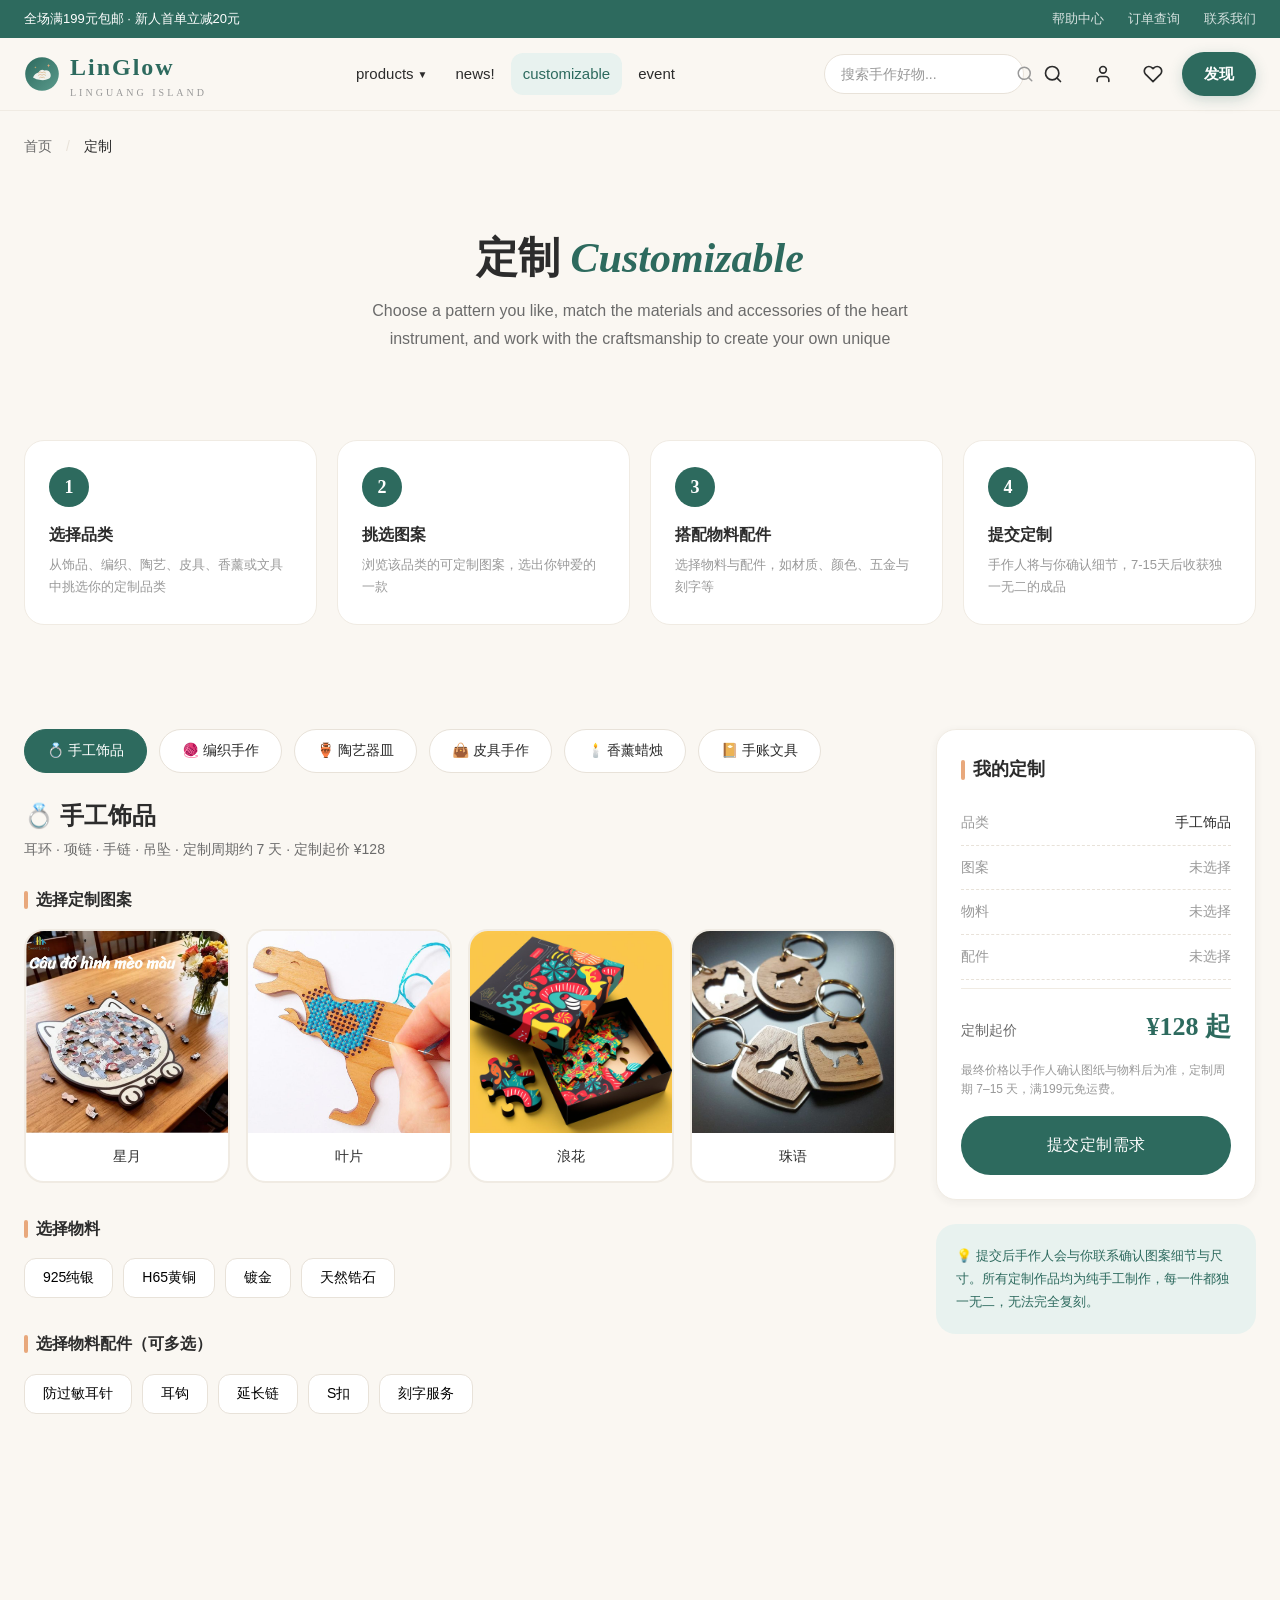
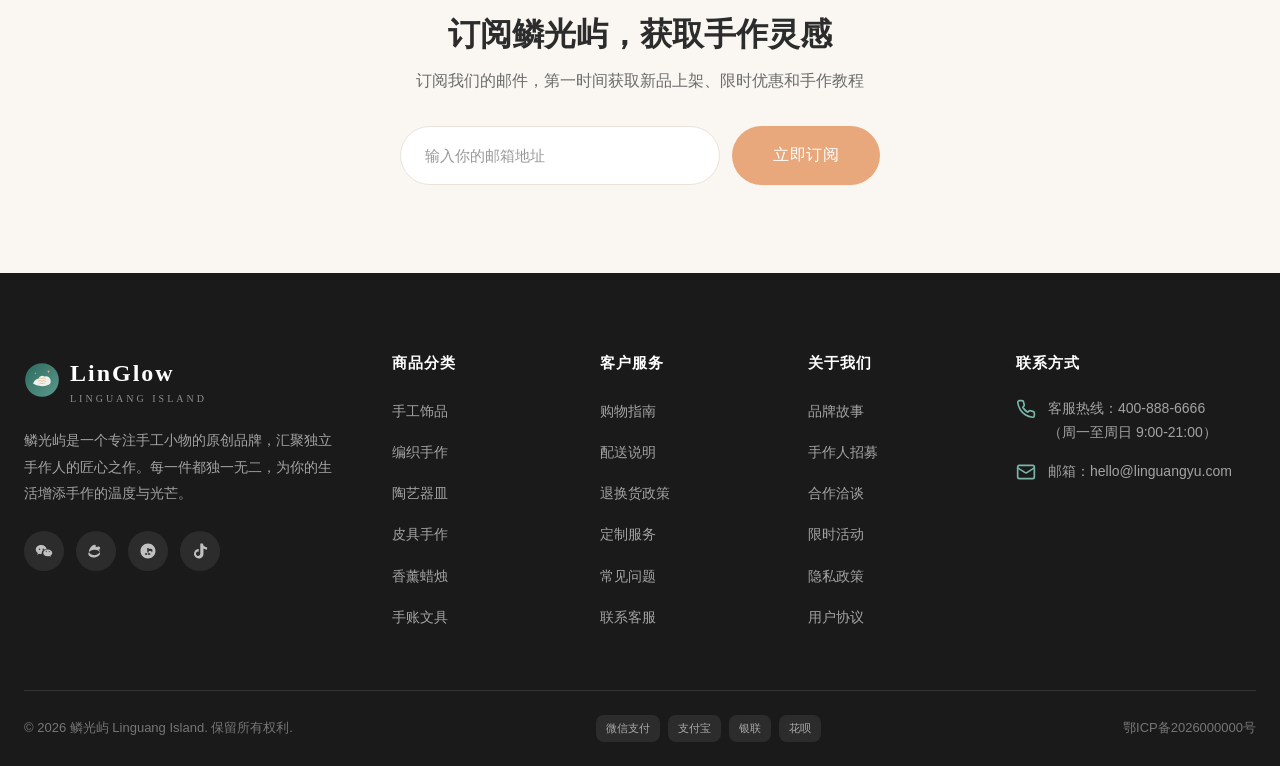
==== commit c3e8a79b: "Add files via upload" ====
--- a/custom.html
+++ b/custom.html
@@ -1,504 +1,504 @@
-<!DOCTYPE html>
-<html lang="zh-CN">
-<head>
-  <meta charset="UTF-8">
-  <meta name="viewport" content="width=device-width, initial-scale=1.0">
-  <title>Linguang Island</title>
-  <meta name="description" content="鳞光屿手作定制服务，支持手工饰品、编织手作、陶艺器皿、皮具手作、香薰蜡烛、手账文具六大品类，按你的喜好选择图案、物料与配件，打造独一无二的定制手作。">
-  <link rel="stylesheet" href="css/style.css">
-  <link rel="icon" type="image/svg+xml" href="images/logo.svg">
-</head>
-<body>
-
-  <!-- Top Bar -->
-  <div class="top-bar">
-    <div class="container">
-      <span>全场满199元包邮 · 新人首单立减20元</span>
-      <div class="top-bar-links">
-        <a href="#">帮助中心</a>
-        <a href="#">订单查询</a>
-        <a href="#">联系我们</a>
-      </div>
-    </div>
-  </div>
-
-  <!-- Header -->
-  <header class="header">
-    <div class="container">
-      <div class="header-inner">
-        <a href="index.html" class="logo">
-          <img src="images/logo.svg" alt="鳞光屿" style="width:36px;height:36px;">
-          <div>Lingguangyu<span class="logo-sub">LINGUANG ISLAND</span></div>
-        </a>
-        <nav class="main-nav">
-          <div class="nav-item"><a href="index.html" class="nav-link">首页</a></div>
-          <div class="nav-item">
-            <a href="products.html" class="nav-link">discover<span class="arrow">▼</span></a>
-            <div class="dropdown">
-              <div class="dropdown-grid">
-                <a href="products.html?cat=jewelry" class="dropdown-item"><div class="dropdown-item-icon">💍</div><div class="dropdown-item-title">手工饰品</div><div class="dropdown-item-desc">耳环/项链/手链</div></a>
-                <a href="products.html?cat=knit" class="dropdown-item"><div class="dropdown-item-icon">🧶</div><div class="dropdown-item-title">编织制作</div><div class="dropdown-item-desc">围巾/帽子/玩偶</div></a>
-                <a href="products.html?cat=ceramic" class="dropdown-item"><div class="dropdown-item-icon">🏺</div><div class="dropdown-item-title">陶艺器皿</div><div class="dropdown-item-desc">杯子/花瓶/餐具</div></a>
-                <a href="products.html?cat=leather" class="dropdown-item"><div class="dropdown-item-icon">👜</div><div class="dropdown-item-title">皮具制作</div><div class="dropdown-item-desc">钱包/卡包/皮带</div></a>
-                <a href="products.html?cat=candle" class="dropdown-item"><div class="dropdown-item-icon">🕯️</div><div class="dropdown-item-title">香薰蜡烛</div><div class="dropdown-item-desc">香薰/礼盒/套装</div></a>
-                <a href="products.html?cat=stationery" class="dropdown-item"><div class="dropdown-item-icon">📔</div><div class="dropdown-item-title">手账文具</div><div class="dropdown-item-desc">笔记本/书签/胶带</div></a>
-              </div>
-              <div class="dropdown-featured">
-                <span class="dropdown-featured-text">本周精选：<strong>手工编织围巾系列</strong> 限时8折</span>
-                <a href="products.html" class="btn btn-sm btn-primary">立即选购</a>
-              </div>
-            </div>
-          </div>
-          <div class="nav-item"><a href="products.html?sort=new" class="nav-link">New Arrivals</a></div>
-          <div class="nav-item"><a href="custom.html" class="nav-link active">Customizable</a></div>
-          <div class="nav-item"><a href="event.html" class="nav-link">Limited‑Time Event</a></div>
-        </nav>
-        <div class="header-actions">
-          <div class="search-bar">
-            <input type="text" placeholder="搜索手作好物...">
-            <button type="button" aria-label="搜索"><svg width="18" height="18" viewBox="0 0 24 24" fill="none" stroke="currentColor" stroke-width="2" stroke-linecap="round" stroke-linejoin="round"><circle cx="11" cy="11" r="8"/><path d="m21 21-4.35-4.35"/></svg></button>
-          </div>
-          <button class="action-btn" aria-label="站内搜索" data-search-open><svg width="18" height="18" viewBox="0 0 24 24" fill="none" stroke="currentColor" stroke-width="2" stroke-linecap="round" stroke-linejoin="round"><circle cx="11" cy="11" r="8"/><path d="m21 21-4.35-4.35"/></svg></button>
-          <button class="action-btn" aria-label="我的账户"><svg viewBox="0 0 24 24" fill="none" stroke="currentColor" stroke-width="2" stroke-linecap="round" stroke-linejoin="round"><path d="M19 21v-2a4 4 0 0 0-4-4H9a4 4 0 0 0-4 4v2"/><circle cx="12" cy="7" r="4"/></svg></button>
-          <button class="action-btn" aria-label="收藏"><svg viewBox="0 0 24 24" fill="none" stroke="currentColor" stroke-width="2" stroke-linecap="round" stroke-linejoin="round"><path d="M20.84 4.61a5.5 5.5 0 0 0-7.78 0L12 5.67l-1.06-1.06a5.5 5.5 0 0 0-7.78 7.78l1.06 1.06L12 21.23l7.78-7.78 1.06-1.06a5.5 5.5 0 0 0 0-7.78z"/></svg></button>
-          <a href="products.html" class="header-discover-btn">发现</a>
-          <button class="action-btn mobile-menu-btn" aria-label="菜单"><svg viewBox="0 0 24 24" fill="none" stroke="currentColor" stroke-width="2" stroke-linecap="round" stroke-linejoin="round"><line x1="4" x2="20" y1="12" y2="12"/><line x1="4" x2="20" y1="6" y2="6"/><line x1="4" x2="20" y1="18" y2="18"/></svg></button>
-        </div>
-      </div>
-    </div>
-  </header>
-
-  <!-- Mobile Menu -->
-  <div class="mobile-menu-overlay"></div>
-  <div class="mobile-menu">
-    <div class="mobile-menu-header">
-      <span class="logo" style="font-size:20px;">鳞光屿</span>
-      <button class="mobile-menu-close" aria-label="关闭"><svg width="20" height="20" viewBox="0 0 24 24" fill="none" stroke="currentColor" stroke-width="2" stroke-linecap="round" stroke-linejoin="round"><path d="M18 6 6 18"/><path d="m6 6 12 12"/></svg></button>
-    </div>
-    <nav class="mobile-nav-list">
-      <a href="index.html" class="mobile-nav-link">首页</a>
-      <a href="products.html" class="mobile-nav-link">discover</a>
-      <a href="products.html?sort=new" class="mobile-nav-link">New Arrivals</a>
-      <a href="custom.html" class="mobile-nav-link active">Customizable</a>
-      <a href="event.html" class="mobile-nav-link">Limited‑Time Event</a>
-    </nav>
-  </div>
-
-  <!-- Breadcrumb -->
-  <div class="container">
-    <div class="breadcrumb">
-      <a href="index.html">首页</a>
-      <span class="breadcrumb-sep">/</span>
-      <span class="breadcrumb-current">定制</span>
-    </div>
-  </div>
-
-  <!-- Page Header -->
-  <div class="page-header">
-    <div class="container">
-      <h1 class="page-header-title">定制 <span class="text-primary" style="font-style:italic;">Customizable</span></h1>
-      <p class="page-header-desc">Choose a pattern you like, match the materials and accessories of the heart instrument, and work with the craftsmanship to create your own unique</p>
-    </div>
-  </div>
-
-  <!-- Customize Steps -->
-  <section class="section-sm">
-    <div class="container">
-      <div class="custom-steps">
-        <div class="custom-step">
-          <div class="custom-step-num">1</div>
-          <div class="custom-step-title">选择品类</div>
-          <div class="custom-step-desc">从饰品、编织、陶艺、皮具、香薰或文具中挑选你的定制品类</div>
-        </div>
-        <div class="custom-step">
-          <div class="custom-step-num">2</div>
-          <div class="custom-step-title">挑选图案</div>
-          <div class="custom-step-desc">浏览该品类的可定制图案，选出你钟爱的一款</div>
-        </div>
-        <div class="custom-step">
-          <div class="custom-step-num">3</div>
-          <div class="custom-step-title">搭配物料配件</div>
-          <div class="custom-step-desc">选择物料与配件，如材质、颜色、五金与刻字等</div>
-        </div>
-        <div class="custom-step">
-          <div class="custom-step-num">4</div>
-          <div class="custom-step-title">提交定制</div>
-          <div class="custom-step-desc">手作人将与你确认细节，7-15天后收获独一无二的成品</div>
-        </div>
-      </div>
-    </div>
-  </section>
-
-  <!-- Customize Layout -->
-  <div class="container">
-    <div class="custom-layout">
-      <!-- Main Content -->
-      <div class="custom-main">
-        <div class="custom-tabs" id="customTabs"></div>
-        <div id="customPanels"></div>
-      </div>
-
-      <!-- Order Summary Sidebar -->
-      <aside class="custom-sidebar">
-        <div class="custom-order-card">
-          <div class="custom-order-title">我的定制</div>
-          <div class="custom-summary-row"><span class="custom-summary-label">品类</span><span class="custom-summary-value empty" data-sum="category">未选择</span></div>
-          <div class="custom-summary-row"><span class="custom-summary-label">图案</span><span class="custom-summary-value empty" data-sum="pattern">未选择</span></div>
-          <div class="custom-summary-row"><span class="custom-summary-label">物料</span><span class="custom-summary-value empty" data-sum="material">未选择</span></div>
-          <div class="custom-summary-row"><span class="custom-summary-label">配件</span><span class="custom-summary-value empty" data-sum="accessory">未选择</span></div>
-          <div class="custom-order-price">
-            <span class="custom-order-price-label">定制起价</span>
-            <span class="custom-order-price-value" data-sum="price">¥0</span>
-          </div>
-          <div class="custom-order-note">最终价格以手作人确认图纸与物料后为准，定制周期 7–15 天，满199元免运费。</div>
-          <button class="btn btn-primary btn-lg custom-submit" data-custom-submit>提交定制需求</button>
-        </div>
-        <div class="custom-tip">💡 提交后手作人会与你联系确认图案细节与尺寸。所有定制作品均为纯手工制作，每一件都独一无二，无法完全复刻。</div>
-      </div>
-    </div>
-  </div>
-
-  <!-- Newsletter -->
-  <section class="section">
-    <div class="container">
-      <div class="newsletter">
-        <h2 class="newsletter-title">订阅鳞光屿，获取手作灵感</h2>
-        <p class="newsletter-desc">订阅我们的邮件，第一时间获取新品上架、限时优惠和手作教程</p>
-        <form class="newsletter-form" onsubmit="return false;">
-          <input type="email" class="newsletter-input" placeholder="输入你的邮箱地址">
-          <button type="submit" class="btn btn-accent btn-lg">立即订阅</button>
-        </form>
-      </div>
-    </div>
-  </section>
-
-  <!-- Footer -->
-  <footer class="footer">
-    <div class="container">
-      <div class="footer-top">
-        <div class="footer-brand">
-          <div class="logo" style="color:#fff;margin-bottom:20px;">
-            <img src="images/logo.svg" alt="鳞光屿" style="width:36px;height:36px;">
-            <div>鳞光屿<span class="logo-sub" style="color:rgba(255,255,255,0.5);">LINGUANG ISLAND</span></div>
-          </div>
-          <p class="footer-brand-desc">鳞光屿是一个专注手工小物的原创品牌，汇聚独立手作人的匠心之作。每一件都独一无二，为你的生活增添手作的温度与光芒。</p>
-          <div class="footer-social">
-            <a href="#" aria-label="微信"><svg width="18" height="18" viewBox="0 0 24 24" fill="currentColor"><path d="M8.5 4C4.36 4 1 6.69 1 10c0 1.89 1.08 3.56 2.78 4.66L3 17l2.5-1.32c.93.26 1.93.4 2.97.4.2 0 .4-.01.6-.02-.13-.43-.2-.88-.2-1.35 0-2.76 2.69-5 6-5 .22 0 .43.01.64.03C15.05 6.47 12.06 4 8.5 4zM6 8.5c.55 0 1 .45 1 1s-.45 1-1 1-1-.45-1-1 .45-1 1-1zm5 0c.55 0 1 .45 1 1s-.45 1-1 1-1-.45-1-1 .45-1 1-1z"/><path d="M23 14.5c0-2.49-2.69-4.5-6-4.5s-6 2.01-6 4.5 2.69 4.5 6 4.5c.69 0 1.35-.09 1.97-.27L21 20l-.55-1.83C21.95 17.24 23 15.97 23 14.5zm-8-1c-.41 0-.75-.34-.75-.75s.34-.75.75-.75.75.34.75.75-.34.75-.75.75zm4 0c-.41 0-.75-.34-.75-.75s.34-.75.75-.75.75.34.75.75-.34.75-.75.75z"/></svg></a>
-            <a href="#" aria-label="微博"><svg width="18" height="18" viewBox="0 0 24 24" fill="currentColor"><path d="M10.1 20.5c-4.3.4-8-1.5-8.3-4.3-.2-2.8 3.1-5.4 7.4-5.8 4.3-.4 8 1.5 8.3 4.3.2 2.8-3.1 5.4-7.4 5.8zm7.5-10.7c-.4-.1-.7-.2-.5-.7.4-1 .4-1.8 0-2.3-.7-.9-2.7-.9-5 0 0 0-.7.3-.5-.3.3-1 .2-1.9-.3-2.4-1-1-3.8.1-6.1 2.4C3.5 8.8 2.5 10.7 2.5 12.4c0 3.2 4 5.1 7.1 5.1 4.5 0 7.6-2.6 7.6-4.7 0-1.3-1.1-2-2.1-2.3.1 0 .1-.1.2-.1 1.7-.3 2.9-1.6 2.3-3z"/></svg></a>
-            <a href="#" aria-label="小红书"><svg width="18" height="18" viewBox="0 0 24 24" fill="currentColor"><path d="M12 2C6.48 2 2 6.48 2 12s4.48 10 10 10 10-4.48 10-10S17.52 2 12 2zm-1 15H8v-2h3v2zm4 0h-3v-2h3v2zm1.5-5.5c-.5.5-1.5.5-2 .5-.5 0-1 0-1.5-.5V14h-2V8h2v1.5c.5-.5 1.5-.5 2.5-.5 1.5 0 2.5 1 2.5 2.5 0 1-.5 1.5-1.5 2z"/></svg></a>
-            <a href="#" aria-label="抖音"><svg width="18" height="18" viewBox="0 0 24 24" fill="currentColor"><path d="M19.59 6.69a4.83 4.83 0 0 1-3.77-4.25V2h-3.45v13.67a2.89 2.89 0 0 1-5.2 1.74 2.89 2.89 0 0 1 2.31-4.64 2.93 2.93 0 0 1 .88.13V9.4a6.84 6.84 0 0 0-1-.05A6.33 6.33 0 0 0 5.8 20.1a6.34 6.34 0 0 0 10.86-4.43v-7a8.16 8.16 0 0 0 4.77 1.52v-3.4a4.85 4.85 0 0 1-1.84-.1z"/></svg></a>
-          </div>
-        </div>
-        <div><h4 class="footer-col-title">商品分类</h4><ul class="footer-links"><li><a href="products.html?cat=jewelry">手工饰品</a></li><li><a href="products.html?cat=knit">编织手作</a></li><li><a href="products.html?cat=ceramic">陶艺器皿</a></li><li><a href="products.html?cat=leather">皮具手作</a></li><li><a href="products.html?cat=candle">香薰蜡烛</a></li><li><a href="products.html?cat=stationery">手账文具</a></li></ul></div>
-        <div><h4 class="footer-col-title">客户服务</h4><ul class="footer-links"><li><a href="#">购物指南</a></li><li><a href="#">配送说明</a></li><li><a href="#">退换货政策</a></li><li><a href="custom.html">定制服务</a></li><li><a href="#">常见问题</a></li><li><a href="#">联系客服</a></li></ul></div>
-        <div><h4 class="footer-col-title">关于我们</h4><ul class="footer-links"><li><a href="index.html#brand-story">品牌故事</a></li><li><a href="#">手作人招募</a></li><li><a href="#">合作洽谈</a></li><li><a href="event.html">限时活动</a></li><li><a href="#">隐私政策</a></li><li><a href="#">用户协议</a></li></ul></div>
-        <div><h4 class="footer-col-title">联系方式</h4><div class="footer-contact-item"><svg class="footer-contact-icon" viewBox="0 0 24 24" fill="none" stroke="currentColor" stroke-width="2" stroke-linecap="round" stroke-linejoin="round"><path d="M22 16.92v3a2 2 0 0 1-2.18 2 19.79 19.79 0 0 1-8.63-3.07 19.5 19.5 0 0 1-6-6 19.79 19.79 0 0 1-3.07-8.67A2 2 0 0 1 4.11 2h3a2 2 0 0 1 2 1.72 12.84 12.84 0 0 0 .7 2.81 2 2 0 0 1-.45 2.11L8.09 9.91a16 16 0 0 0 6 6l1.27-1.27a2 2 0 0 1 2.11-.45 12.84 12.84 0 0 0 2.81.7A2 2 0 0 1 22 16.92z"/></svg><span>客服热线：400-888-6666<br>（周一至周日 9:00-21:00）</span></div><div class="footer-contact-item"><svg class="footer-contact-icon" viewBox="0 0 24 24" fill="none" stroke="currentColor" stroke-width="2" stroke-linecap="round" stroke-linejoin="round"><rect width="20" height="16" x="2" y="4" rx="2"/><path d="m22 7-8.97 5.7a1.94 1.94 0 0 1-2.06 0L2 7"/></svg><span>邮箱：hello@linguangyu.com</span></div></div>
-      </div>
-      <div class="footer-bottom"><div>© 2026 鳞光屿 Linguang Island. 保留所有权利.</div><div class="footer-payment"><span>微信支付</span><span>支付宝</span><span>银联</span><span>花呗</span></div><div>鄂ICP备2026000000号</div></div>
-    </div>
-  </footer>
-
-  <!-- 搜索浮层 -->
-  <div class="search-overlay">
-    <div class="search-panel">
-      <div class="search-input-wrap">
-        <svg viewBox="0 0 24 24" fill="none" stroke="currentColor" stroke-width="2" stroke-linecap="round" stroke-linejoin="round"><circle cx="11" cy="11" r="8"/><path d="m21 21-4.35-4.35"/></svg>
-        <input type="text" class="search-input" placeholder="搜索手作好物、分类或材质..." autocomplete="off">
-        <button class="search-close" aria-label="关闭">
-          <svg width="20" height="20" viewBox="0 0 24 24" fill="none" stroke="currentColor" stroke-width="2" stroke-linecap="round" stroke-linejoin="round"><path d="M18 6 6 18"/><path d="m6 6 12 12"/></svg>
-        </button>
-      </div>
-      <div class="search-results">
-        <div class="search-empty"><p>输入关键词搜索商品，例如「围巾」「陶艺」「蜡烛」</p></div>
-      </div>
-      <div class="search-hint">按 <kbd>ESC</kbd> 关闭 · 按 <kbd>Ctrl</kbd> + <kbd>K</kbd> 快速搜索</div>
-    </div>
-  </div>
-
-  <button class="back-to-top" aria-label="返回顶部"><svg width="20" height="20" viewBox="0 0 24 24" fill="none" stroke="currentColor" stroke-width="2" stroke-linecap="round" stroke-linejoin="round"><path d="m18 15-6-6-6 6"/></svg></button>
-  <script src="js/data.js"></script>
-  <script src="js/main.js"></script>
-  <script>
-    /* ============================================
-       鳞光屿 手作定制页 - 数据与交互
-       ============================================ */
-    (function () {
-      var CUSTOM_DATA = [
-        {
-          id: 'jewelry',
-          name: '手工饰品',
-          icon: '💍',
-          desc: '耳环 · 项链 · 手链 · 吊坠',
-          leadTime: '定制周期约 7 天',
-          basePrice: 128,
-          patterns: [
-            { name: '星月', img: 'works/2268b798a21c0e05ef286d9afd40e5c9.jpg' },
-            { name: '叶片', img: 'works/a71a90dca36579b41915bfc6e600b539.jpg' },
-            { name: '浪花', img: 'works/bb00b02b5263fa20c3def9e0ed3501d4.jpg' },
-            { name: '珠语', img: 'works/ee13552d8581cd8f6e0346bad0646920.jpg' }
-          ],
-          materials: ['925纯银', 'H65黄铜', '镀金', '天然锆石'],
-          accessories: ['防过敏耳针', '耳钩', '延长链', 'S扣', '刻字服务']
-        },
-        {
-          id: 'knit',
-          name: '编织手作',
-          icon: '🧶',
-          desc: '围巾 · 帽子 · 玩偶 · 收纳篮',
-          leadTime: '定制周期约 10 天',
-          basePrice: 89,
-          patterns: [
-            { name: '鱼鳞纹', img: 'works/01.jpg' },
-            { name: '藤编格', img: 'works/3741f565dfd39f4d616d1eac8edfc7b6.jpg' },
-            { name: '麻花辫', img: 'works/619c97d61443beddd12c92ac28e90652.jpg' },
-            { name: '格纹', img: 'works/842b7d997cb33d133d117e4fcee05f9e.jpg' }
-          ],
-          materials: ['美利奴羊毛', '羊绒混纺', '天然藤条', '棉麻绳'],
-          accessories: ['流苏', '木扣', '毛球', '刺绣姓名', '皮革标签']
-        },
-        {
-          id: 'ceramic',
-          name: '陶艺器皿',
-          icon: '🏺',
-          desc: '马克杯 · 花瓶 · 餐具 · 碗',
-          leadTime: '定制周期约 10-15 天',
-          basePrice: 118,
-          patterns: [
-            { name: '粗陶本色', img: 'works/054cdf0217a93ebdaa423b9df954e02b.jpg' },
-            { name: '米白釉', img: 'works/7c3fb1a2e72453e287ca65e6157a7eb2.jpg' },
-            { name: '星辰点彩', img: 'works/cf58732337ca917d606f964128ad6c54.jpg' },
-            { name: '波纹刻花', img: 'works/23e4ec383b1816b4c98a01805032002c.jpg' }
-          ],
-          materials: ['高白粗陶', '细陶', '天然矿物釉', '米白釉'],
-          accessories: ['木盖', '竹托盘', '麻绳提手', '同款杯垫', '刻字落款']
-        },
-        {
-          id: 'leather',
-          name: '皮具手作',
-          icon: '👜',
-          desc: '钱包 · 卡包 · 皮带 · 钥匙包',
-          leadTime: '定制周期约 7-10 天',
-          basePrice: 199,
-          patterns: [
-            { name: '植鞣原色', img: 'works/069d8d57722f1eefb7612235d0c92d77.jpg' },
-            { name: '压花格纹', img: 'works/e13f04f0b526c0bc4e1df464b4d01ed4.jpg' },
-            { name: '编织皮条', img: 'works/3741f565dfd39f4d616d1eac8edfc7b6.jpg' },
-            { name: '浮雕字母', img: 'works/842b7d997cb33d133d117e4fcee05f9e.jpg' }
-          ],
-          materials: ['意大利植鞣牛皮', '头层牛皮', '马鞍革', '油蜡皮'],
-          accessories: ['黄铜五金', '白铜按扣', '钥匙扣', '姓名刻字', '蜡线配色']
-        },
-        {
-          id: 'candle',
-          name: '香薰蜡烛',
-          icon: '🕯️',
-          desc: '蜡烛 · 香皂 · 线香',
-          leadTime: '现货 / 定制约 7 天',
-          basePrice: 68,
-          patterns: [
-            { name: '干花浮雕', img: 'works/1fd205de11f5d47ad83b0c7072961576.jpg' },
-            { name: '素色原味', img: 'works/48fcea0ed9cd00772e2aa7fb1bb7dbb3.jpg' },
-            { name: '渐变分层', img: 'works/619c97d61443beddd12c92ac28e90652.jpg' },
-            { name: '手绘纹样', img: 'works/ee13552d8581cd8f6e0346bad0646920.jpg' }
-          ],
-          materials: ['天然大豆蜡', '蜂蜡', '植物精油', '木芯'],
-          accessories: ['定制标签', '礼盒', '丝带', '香型选择', '修剪器']
-        },
-        {
-          id: 'stationery',
-          name: '手账文具',
-          icon: '📔',
-          desc: '笔记本 · 书签 · 卡片 · 胶带',
-          leadTime: '现货 / 定制约 5 天',
-          basePrice: 45,
-          patterns: [
-            { name: '布面缝线', img: 'works/23e4ec383b1816b4c98a01805032002c.jpg' },
-            { name: '干花压花', img: 'works/842b7d997cb33d133d117e4fcee05f9e.jpg' },
-            { name: '米白棉纸', img: 'works/cf58732337ca917d606f964128ad6c54.jpg' },
-            { name: '复古烫金', img: 'works/e13f04f0b526c0bc4e1df464b4d01ed4.jpg' }
-          ],
-          materials: ['进口布面', '道林纸', '进口棉纸', '牛皮纸'],
-          accessories: ['金属书签', '纸胶带', '姓名烫印', '绑带', '同系列信封']
-        }
-      ];
-
-      var tabsEl = document.getElementById('customTabs');
-      var panelsEl = document.getElementById('customPanels');
-      if (!tabsEl || !panelsEl) return;
-
-      var state = {
-        category: CUSTOM_DATA[0].id,
-        pattern: null,
-        material: null,
-        accessories: []
-      };
-
-      function currentCat() {
-        var found = CUSTOM_DATA.filter(function (c) { return c.id === state.category; });
-        return found.length ? found[0] : null;
-      }
-
-      function renderTabs() {
-        var html = '';
-        CUSTOM_DATA.forEach(function (c) {
-          html += '<button class="custom-tab' + (c.id === state.category ? ' active' : '') + '" data-cat="' + c.id + '">' +
-            c.icon + ' ' + c.name + '</button>';
-        });
-        tabsEl.innerHTML = html;
-        tabsEl.querySelectorAll('.custom-tab').forEach(function (btn) {
-          btn.addEventListener('click', function () {
-            if (btn.getAttribute('data-cat') === state.category) return;
-            state.category = btn.getAttribute('data-cat');
-            state.pattern = null;
-            state.material = null;
-            state.accessories = [];
-            renderTabs();
-            renderPanels();
-            updateSummary();
-          });
-        });
-      }
-
-      function renderPanels() {
-        var html = '';
-        CUSTOM_DATA.forEach(function (c) {
-          var active = c.id === state.category;
-          html += '<section class="custom-panel' + (active ? ' active' : '') + '" data-panel="' + c.id + '">';
-          html += '<div class="custom-panel-head">';
-          html += '<h2 class="custom-panel-title">' + c.icon + ' ' + c.name + '</h2>';
-          html += '<p class="custom-panel-desc">' + c.desc + ' · ' + c.leadTime + ' · 定制起价 ¥' + c.basePrice + '</p>';
-          html += '</div>';
-
-          // 图案
-          html += '<div class="custom-block"><div class="custom-block-title">选择定制图案</div><div class="pattern-grid">';
-          c.patterns.forEach(function (p) {
-            html += '<div class="pattern-card" data-pattern="' + p.name + '">' +
-              '<div class="pattern-card-img-wrap"><img src="' + p.img + '" alt="' + p.name + '" loading="lazy"></div>' +
-              '<div class="pattern-card-name">' + p.name + '</div>' +
-              '</div>';
-          });
-          html += '</div></div>';
-
-          // 物料
-          html += '<div class="custom-block"><div class="custom-block-title">选择物料</div><div class="option-tags">';
-          c.materials.forEach(function (m) {
-            html += '<button type="button" class="option-tag" data-material="' + m + '">' + m + '</button>';
-          });
-          html += '</div></div>';
-
-          // 配件（可多选）
-          html += '<div class="custom-block"><div class="custom-block-title">选择物料配件（可多选）</div><div class="option-tags">';
-          c.accessories.forEach(function (a) {
-            html += '<button type="button" class="option-tag" data-accessory="' + a + '">' + a + '</button>';
-          });
-          html += '</div></div>';
-
-          html += '</section>';
-        });
-        panelsEl.innerHTML = html;
-
-        // 绑定交互
-        var panel = panelsEl.querySelector('.custom-panel.active');
-        if (!panel) return;
-
-        panel.querySelectorAll('.pattern-card').forEach(function (card) {
-          card.addEventListener('click', function () {
-            panel.querySelectorAll('.pattern-card').forEach(function (c2) { c2.classList.remove('active'); });
-            card.classList.add('active');
-            state.pattern = card.getAttribute('data-pattern');
-            updateSummary();
-          });
-        });
-
-        panel.querySelectorAll('[data-material]').forEach(function (tag) {
-          tag.addEventListener('click', function () {
-            panel.querySelectorAll('[data-material]').forEach(function (t) { t.classList.remove('active'); });
-            tag.classList.add('active');
-            state.material = tag.getAttribute('data-material');
-            updateSummary();
-          });
-        });
-
-        panel.querySelectorAll('[data-accessory]').forEach(function (tag) {
-          tag.addEventListener('click', function () {
-            tag.classList.toggle('active');
-            var val = tag.getAttribute('data-accessory');
-            var idx = state.accessories.indexOf(val);
-            if (idx >= 0) {
-              state.accessories.splice(idx, 1);
-            } else {
-              state.accessories.push(val);
-            }
-            updateSummary();
-          });
-        });
-      }
-
-      function updateSummary() {
-        var cat = currentCat();
-        var set = function (sel, val) {
-          var el = document.querySelector(sel);
-          if (!el) return;
-          el.textContent = val;
-          el.classList.toggle('empty', val === '未选择');
-        };
-        set('[data-sum="category"]', cat ? cat.name : '未选择');
-        set('[data-sum="pattern"]', state.pattern || '未选择');
-        set('[data-sum="material"]', state.material || '未选择');
-        set('[data-sum="accessory"]', state.accessories.length ? state.accessories.join('、') : '未选择');
-        var priceEl = document.querySelector('[data-sum="price"]');
-        if (priceEl && cat) priceEl.textContent = '¥' + cat.basePrice + ' 起';
-      }
-
-      // 提交定制
-      var submitBtn = document.querySelector('[data-custom-submit]');
-      if (submitBtn) {
-        submitBtn.addEventListener('click', function () {
-          if (!state.pattern) {
-            showCustomToast('请先选择一款定制图案');
-            return;
-          }
-          if (!state.material) {
-            showCustomToast('请先选择物料');
-            return;
-          }
-          submitBtn.textContent = '已提交，等待手作人联系';
-          submitBtn.disabled = true;
-          showCustomToast('定制需求已提交，手作人会尽快与你联系');
-        });
-      }
-
-      // 轻量 Toast
-      var toastTimer = null;
-      function showCustomToast(message) {
-        var toast = document.querySelector('.custom-toast');
-        if (!toast) {
-          toast = document.createElement('div');
-          toast.className = 'custom-toast';
-          toast.style.cssText =
-            'position:fixed;bottom:32px;left:50%;transform:translateX(-50%) translateY(100px);' +
-            'background-color:#2D6A5E;color:#fff;padding:14px 28px;border-radius:9999px;' +
-            'font-size:14px;font-weight:500;box-shadow:0 8px 32px rgba(0,0,0,0.2);' +
-            'z-index:9999;transition:transform 0.4s cubic-bezier(0.4,0,0.2,1);max-width:90vw;text-align:center;';
-          document.body.appendChild(toast);
-        }
-        toast.textContent = message;
-        requestAnimationFrame(function () {
-          toast.style.transform = 'translateX(-50%) translateY(0)';
-        });
-        clearTimeout(toastTimer);
-        toastTimer = setTimeout(function () {
-          toast.style.transform = 'translateX(-50%) translateY(100px)';
-        }, 2600);
-      }
-
-      // 初始化
-      renderTabs();
-      renderPanels();
-      updateSummary();
-      // 恢复页面标题（main.js 的详情渲染会覆盖 title）
-      document.title = '手作定制 Customizable - 鳞光屿 Linguang Island';
-    })();
-  </script>
-</body>
-</html>
+<!DOCTYPE html>
+<html lang="zh-CN">
+<head>
+  <meta charset="UTF-8">
+  <meta name="viewport" content="width=device-width, initial-scale=1.0">
+  <title>Linguang Island</title>
+  <meta name="description" content="鳞光屿手作定制服务，支持手工饰品、编织手作、陶艺器皿、皮具手作、香薰蜡烛、手账文具六大品类，按你的喜好选择图案、物料与配件，打造独一无二的定制手作。">
+  <link rel="stylesheet" href="css/style.css">
+  <link rel="icon" type="image/svg+xml" href="images/logo.svg">
+</head>
+<body>
+
+  <!-- Top Bar -->
+  <div class="top-bar">
+    <div class="container">
+      <span>全场满199元包邮 · 新人首单立减20元</span>
+      <div class="top-bar-links">
+        <a href="#">帮助中心</a>
+        <a href="#">订单查询</a>
+        <a href="#">联系我们</a>
+      </div>
+    </div>
+  </div>
+
+  <!-- Header -->
+  <header class="header">
+    <div class="container">
+      <div class="header-inner">
+        <a href="index.html" class="logo">
+          <img src="images/logo.svg" alt="LinGlow" style="width:36px;height:36px;">
+          <div>LinGlow<span class="logo-sub">LINGUANG ISLAND</span></div>
+        </a>
+        <nav class="main-nav">
+          <div class="nav-item">
+            <a href="products.html" class="nav-link">products<span class="arrow">▼</span></a>
+            <div class="dropdown">
+              <div class="dropdown-grid">
+                <a href="products.html?cat=jewelry" class="dropdown-item"><div class="dropdown-item-icon">💍</div><div class="dropdown-item-title">手工饰品</div><div class="dropdown-item-desc">耳环/项链/手链</div></a>
+                <a href="products.html?cat=knit" class="dropdown-item"><div class="dropdown-item-icon">🧶</div><div class="dropdown-item-title">编织制作</div><div class="dropdown-item-desc">围巾/帽子/玩偶</div></a>
+                <a href="products.html?cat=ceramic" class="dropdown-item"><div class="dropdown-item-icon">🏺</div><div class="dropdown-item-title">陶艺器皿</div><div class="dropdown-item-desc">杯子/花瓶/餐具</div></a>
+                <a href="products.html?cat=leather" class="dropdown-item"><div class="dropdown-item-icon">👜</div><div class="dropdown-item-title">皮具制作</div><div class="dropdown-item-desc">钱包/卡包/皮带</div></a>
+                <a href="products.html?cat=candle" class="dropdown-item"><div class="dropdown-item-icon">🕯️</div><div class="dropdown-item-title">香薰蜡烛</div><div class="dropdown-item-desc">香薰/礼盒/套装</div></a>
+                <a href="products.html?cat=stationery" class="dropdown-item"><div class="dropdown-item-icon">📔</div><div class="dropdown-item-title">手账文具</div><div class="dropdown-item-desc">笔记本/书签/胶带</div></a>
+              </div>
+              <div class="dropdown-featured">
+                <span class="dropdown-featured-text">本周精选：<strong>手工编织围巾系列</strong> 限时8折</span>
+                <a href="products.html" class="btn btn-sm btn-primary">立即选购</a>
+              </div>
+            </div>
+          </div>
+          <div class="nav-item"><a href="products.html?sort=new" class="nav-link">news!</a></div>
+          <div class="nav-item"><a href="custom.html" class="nav-link active">customizable</a></div>
+          <div class="nav-item"><a href="event.html" class="nav-link">event</a></div>
+        </nav>
+        <div class="header-actions">
+          <div class="search-bar">
+            <input type="text" placeholder="搜索手作好物...">
+            <button type="button" aria-label="搜索"><svg width="18" height="18" viewBox="0 0 24 24" fill="none" stroke="currentColor" stroke-width="2" stroke-linecap="round" stroke-linejoin="round"><circle cx="11" cy="11" r="8"/><path d="m21 21-4.35-4.35"/></svg></button>
+          </div>
+          <button class="action-btn" aria-label="站内搜索" data-search-open><svg width="18" height="18" viewBox="0 0 24 24" fill="none" stroke="currentColor" stroke-width="2" stroke-linecap="round" stroke-linejoin="round"><circle cx="11" cy="11" r="8"/><path d="m21 21-4.35-4.35"/></svg></button>
+          <button class="action-btn" aria-label="我的账户"><svg viewBox="0 0 24 24" fill="none" stroke="currentColor" stroke-width="2" stroke-linecap="round" stroke-linejoin="round"><path d="M19 21v-2a4 4 0 0 0-4-4H9a4 4 0 0 0-4 4v2"/><circle cx="12" cy="7" r="4"/></svg></button>
+          <button class="action-btn" aria-label="收藏"><svg viewBox="0 0 24 24" fill="none" stroke="currentColor" stroke-width="2" stroke-linecap="round" stroke-linejoin="round"><path d="M20.84 4.61a5.5 5.5 0 0 0-7.78 0L12 5.67l-1.06-1.06a5.5 5.5 0 0 0-7.78 7.78l1.06 1.06L12 21.23l7.78-7.78 1.06-1.06a5.5 5.5 0 0 0 0-7.78z"/></svg></button>
+          <a href="products.html" class="nav-discover-btn" style="display:inline-flex;align-items:center;font-size:15px;">发现</a>
+          <button class="action-btn mobile-menu-btn" aria-label="菜单"><svg viewBox="0 0 24 24" fill="none" stroke="currentColor" stroke-width="2" stroke-linecap="round" stroke-linejoin="round"><line x1="4" x2="20" y1="12" y2="12"/><line x1="4" x2="20" y1="6" y2="6"/><line x1="4" x2="20" y1="18" y2="18"/></svg></button>
+          <a href="products.html" class="mobile-header-link">products</a>
+          <a href="event.html" class="mobile-header-link">活动</a>
+        </div>
+      </div>
+    </div>
+  </header>
+
+  <!-- Mobile Menu -->
+  <div class="mobile-menu-overlay"></div>
+  <div class="mobile-menu">
+    <div class="mobile-menu-header">
+      <span class="logo" style="font-size:20px;">LinGlow</span>
+      <button class="mobile-menu-close" aria-label="关闭"><svg width="20" height="20" viewBox="0 0 24 24" fill="none" stroke="currentColor" stroke-width="2" stroke-linecap="round" stroke-linejoin="round"><path d="M18 6 6 18"/><path d="m6 6 12 12"/></svg></button>
+    </div>
+    <nav class="mobile-nav-list">
+      <a href="products.html" class="mobile-nav-link">products</a>
+      <a href="products.html?sort=new" class="mobile-nav-link">news!</a>
+      <a href="custom.html" class="mobile-nav-link active">customizable</a>
+      <a href="event.html" class="mobile-nav-link">event</a>
+    </nav>
+  </div>
+
+  <!-- Breadcrumb -->
+  <div class="container">
+    <div class="breadcrumb">
+      <a href="index.html">首页</a>
+      <span class="breadcrumb-sep">/</span>
+      <span class="breadcrumb-current">定制</span>
+    </div>
+  </div>
+
+  <!-- Page Header -->
+  <div class="page-header">
+    <div class="container">
+      <h1 class="page-header-title">定制 <span class="text-primary" style="font-style:italic;">Customizable</span></h1>
+      <p class="page-header-desc">Choose a pattern you like, match the materials and accessories of the heart instrument, and work with the craftsmanship to create your own unique</p>
+    </div>
+  </div>
+
+  <!-- Customize Steps -->
+  <section class="section-sm">
+    <div class="container">
+      <div class="custom-steps">
+        <div class="custom-step">
+          <div class="custom-step-num">1</div>
+          <div class="custom-step-title">选择品类</div>
+          <div class="custom-step-desc">从饰品、编织、陶艺、皮具、香薰或文具中挑选你的定制品类</div>
+        </div>
+        <div class="custom-step">
+          <div class="custom-step-num">2</div>
+          <div class="custom-step-title">挑选图案</div>
+          <div class="custom-step-desc">浏览该品类的可定制图案，选出你钟爱的一款</div>
+        </div>
+        <div class="custom-step">
+          <div class="custom-step-num">3</div>
+          <div class="custom-step-title">搭配物料配件</div>
+          <div class="custom-step-desc">选择物料与配件，如材质、颜色、五金与刻字等</div>
+        </div>
+        <div class="custom-step">
+          <div class="custom-step-num">4</div>
+          <div class="custom-step-title">提交定制</div>
+          <div class="custom-step-desc">手作人将与你确认细节，7-15天后收获独一无二的成品</div>
+        </div>
+      </div>
+    </div>
+  </section>
+
+  <!-- Customize Layout -->
+  <div class="container">
+    <div class="custom-layout">
+      <!-- Main Content -->
+      <div class="custom-main">
+        <div class="custom-tabs" id="customTabs"></div>
+        <div id="customPanels"></div>
+      </div>
+
+      <!-- Order Summary Sidebar -->
+      <aside class="custom-sidebar">
+        <div class="custom-order-card">
+          <div class="custom-order-title">我的定制</div>
+          <div class="custom-summary-row"><span class="custom-summary-label">品类</span><span class="custom-summary-value empty" data-sum="category">未选择</span></div>
+          <div class="custom-summary-row"><span class="custom-summary-label">图案</span><span class="custom-summary-value empty" data-sum="pattern">未选择</span></div>
+          <div class="custom-summary-row"><span class="custom-summary-label">物料</span><span class="custom-summary-value empty" data-sum="material">未选择</span></div>
+          <div class="custom-summary-row"><span class="custom-summary-label">配件</span><span class="custom-summary-value empty" data-sum="accessory">未选择</span></div>
+          <div class="custom-order-price">
+            <span class="custom-order-price-label">定制起价</span>
+            <span class="custom-order-price-value" data-sum="price">¥0</span>
+          </div>
+          <div class="custom-order-note">最终价格以手作人确认图纸与物料后为准，定制周期 7–15 天，满199元免运费。</div>
+          <button class="btn btn-primary btn-lg custom-submit" data-custom-submit>提交定制需求</button>
+        </div>
+        <div class="custom-tip">💡 提交后手作人会与你联系确认图案细节与尺寸。所有定制作品均为纯手工制作，每一件都独一无二，无法完全复刻。</div>
+      </div>
+    </div>
+  </div>
+
+  <!-- Newsletter -->
+  <section class="section">
+    <div class="container">
+      <div class="newsletter">
+        <h2 class="newsletter-title">订阅鳞光屿，获取手作灵感</h2>
+        <p class="newsletter-desc">订阅我们的邮件，第一时间获取新品上架、限时优惠和手作教程</p>
+        <form class="newsletter-form" onsubmit="return false;">
+          <input type="email" class="newsletter-input" placeholder="输入你的邮箱地址">
+          <button type="submit" class="btn btn-accent btn-lg">立即订阅</button>
+        </form>
+      </div>
+    </div>
+  </section>
+
+  <!-- Footer -->
+  <footer class="footer">
+    <div class="container">
+      <div class="footer-top">
+        <div class="footer-brand">
+          <div class="logo" style="color:#fff;margin-bottom:20px;">
+            <img src="images/logo.svg" alt="LinGlow" style="width:36px;height:36px;">
+            <div>LinGlow<span class="logo-sub" style="color:rgba(255,255,255,0.5);">LINGUANG ISLAND</span></div>
+          </div>
+          <p class="footer-brand-desc">鳞光屿是一个专注手工小物的原创品牌，汇聚独立手作人的匠心之作。每一件都独一无二，为你的生活增添手作的温度与光芒。</p>
+          <div class="footer-social">
+            <a href="#" aria-label="微信"><svg width="18" height="18" viewBox="0 0 24 24" fill="currentColor"><path d="M8.5 4C4.36 4 1 6.69 1 10c0 1.89 1.08 3.56 2.78 4.66L3 17l2.5-1.32c.93.26 1.93.4 2.97.4.2 0 .4-.01.6-.02-.13-.43-.2-.88-.2-1.35 0-2.76 2.69-5 6-5 .22 0 .43.01.64.03C15.05 6.47 12.06 4 8.5 4zM6 8.5c.55 0 1 .45 1 1s-.45 1-1 1-1-.45-1-1 .45-1 1-1zm5 0c.55 0 1 .45 1 1s-.45 1-1 1-1-.45-1-1 .45-1 1-1z"/><path d="M23 14.5c0-2.49-2.69-4.5-6-4.5s-6 2.01-6 4.5 2.69 4.5 6 4.5c.69 0 1.35-.09 1.97-.27L21 20l-.55-1.83C21.95 17.24 23 15.97 23 14.5zm-8-1c-.41 0-.75-.34-.75-.75s.34-.75.75-.75.75.34.75.75-.34.75-.75.75zm4 0c-.41 0-.75-.34-.75-.75s.34-.75.75-.75.75.34.75.75-.34.75-.75.75z"/></svg></a>
+            <a href="#" aria-label="微博"><svg width="18" height="18" viewBox="0 0 24 24" fill="currentColor"><path d="M10.1 20.5c-4.3.4-8-1.5-8.3-4.3-.2-2.8 3.1-5.4 7.4-5.8 4.3-.4 8 1.5 8.3 4.3.2 2.8-3.1 5.4-7.4 5.8zm7.5-10.7c-.4-.1-.7-.2-.5-.7.4-1 .4-1.8 0-2.3-.7-.9-2.7-.9-5 0 0 0-.7.3-.5-.3.3-1 .2-1.9-.3-2.4-1-1-3.8.1-6.1 2.4C3.5 8.8 2.5 10.7 2.5 12.4c0 3.2 4 5.1 7.1 5.1 4.5 0 7.6-2.6 7.6-4.7 0-1.3-1.1-2-2.1-2.3.1 0 .1-.1.2-.1 1.7-.3 2.9-1.6 2.3-3z"/></svg></a>
+            <a href="#" aria-label="小红书"><svg width="18" height="18" viewBox="0 0 24 24" fill="currentColor"><path d="M12 2C6.48 2 2 6.48 2 12s4.48 10 10 10 10-4.48 10-10S17.52 2 12 2zm-1 15H8v-2h3v2zm4 0h-3v-2h3v2zm1.5-5.5c-.5.5-1.5.5-2 .5-.5 0-1 0-1.5-.5V14h-2V8h2v1.5c.5-.5 1.5-.5 2.5-.5 1.5 0 2.5 1 2.5 2.5 0 1-.5 1.5-1.5 2z"/></svg></a>
+            <a href="#" aria-label="抖音"><svg width="18" height="18" viewBox="0 0 24 24" fill="currentColor"><path d="M19.59 6.69a4.83 4.83 0 0 1-3.77-4.25V2h-3.45v13.67a2.89 2.89 0 0 1-5.2 1.74 2.89 2.89 0 0 1 2.31-4.64 2.93 2.93 0 0 1 .88.13V9.4a6.84 6.84 0 0 0-1-.05A6.33 6.33 0 0 0 5.8 20.1a6.34 6.34 0 0 0 10.86-4.43v-7a8.16 8.16 0 0 0 4.77 1.52v-3.4a4.85 4.85 0 0 1-1.84-.1z"/></svg></a>
+          </div>
+        </div>
+        <div><h4 class="footer-col-title">商品分类</h4><ul class="footer-links"><li><a href="products.html?cat=jewelry">手工饰品</a></li><li><a href="products.html?cat=knit">编织手作</a></li><li><a href="products.html?cat=ceramic">陶艺器皿</a></li><li><a href="products.html?cat=leather">皮具手作</a></li><li><a href="products.html?cat=candle">香薰蜡烛</a></li><li><a href="products.html?cat=stationery">手账文具</a></li></ul></div>
+        <div><h4 class="footer-col-title">客户服务</h4><ul class="footer-links"><li><a href="#">购物指南</a></li><li><a href="#">配送说明</a></li><li><a href="#">退换货政策</a></li><li><a href="custom.html">定制服务</a></li><li><a href="#">常见问题</a></li><li><a href="#">联系客服</a></li></ul></div>
+        <div><h4 class="footer-col-title">关于我们</h4><ul class="footer-links"><li><a href="index.html#brand-story">品牌故事</a></li><li><a href="#">手作人招募</a></li><li><a href="#">合作洽谈</a></li><li><a href="event.html">限时活动</a></li><li><a href="#">隐私政策</a></li><li><a href="#">用户协议</a></li></ul></div>
+        <div><h4 class="footer-col-title">联系方式</h4><div class="footer-contact-item"><svg class="footer-contact-icon" viewBox="0 0 24 24" fill="none" stroke="currentColor" stroke-width="2" stroke-linecap="round" stroke-linejoin="round"><path d="M22 16.92v3a2 2 0 0 1-2.18 2 19.79 19.79 0 0 1-8.63-3.07 19.5 19.5 0 0 1-6-6 19.79 19.79 0 0 1-3.07-8.67A2 2 0 0 1 4.11 2h3a2 2 0 0 1 2 1.72 12.84 12.84 0 0 0 .7 2.81 2 2 0 0 1-.45 2.11L8.09 9.91a16 16 0 0 0 6 6l1.27-1.27a2 2 0 0 1 2.11-.45 12.84 12.84 0 0 0 2.81.7A2 2 0 0 1 22 16.92z"/></svg><span>客服热线：400-888-6666<br>（周一至周日 9:00-21:00）</span></div><div class="footer-contact-item"><svg class="footer-contact-icon" viewBox="0 0 24 24" fill="none" stroke="currentColor" stroke-width="2" stroke-linecap="round" stroke-linejoin="round"><rect width="20" height="16" x="2" y="4" rx="2"/><path d="m22 7-8.97 5.7a1.94 1.94 0 0 1-2.06 0L2 7"/></svg><span>邮箱：hello@linguangyu.com</span></div></div>
+      </div>
+      <div class="footer-bottom"><div>© 2026 鳞光屿 Linguang Island. 保留所有权利.</div><div class="footer-payment"><span>微信支付</span><span>支付宝</span><span>银联</span><span>花呗</span></div><div>鄂ICP备2026000000号</div></div>
+    </div>
+  </footer>
+
+  <!-- 搜索浮层 -->
+  <div class="search-overlay">
+    <div class="search-panel">
+      <div class="search-input-wrap">
+        <svg viewBox="0 0 24 24" fill="none" stroke="currentColor" stroke-width="2" stroke-linecap="round" stroke-linejoin="round"><circle cx="11" cy="11" r="8"/><path d="m21 21-4.35-4.35"/></svg>
+        <input type="text" class="search-input" placeholder="搜索手作好物、分类或材质..." autocomplete="off">
+        <button class="search-close" aria-label="关闭">
+          <svg width="20" height="20" viewBox="0 0 24 24" fill="none" stroke="currentColor" stroke-width="2" stroke-linecap="round" stroke-linejoin="round"><path d="M18 6 6 18"/><path d="m6 6 12 12"/></svg>
+        </button>
+      </div>
+      <div class="search-results">
+        <div class="search-empty"><p>输入关键词搜索商品，例如「围巾」「陶艺」「蜡烛」</p></div>
+      </div>
+      <div class="search-hint">按 <kbd>ESC</kbd> 关闭 · 按 <kbd>Ctrl</kbd> + <kbd>K</kbd> 快速搜索</div>
+    </div>
+  </div>
+
+  <button class="back-to-top" aria-label="返回顶部"><svg width="20" height="20" viewBox="0 0 24 24" fill="none" stroke="currentColor" stroke-width="2" stroke-linecap="round" stroke-linejoin="round"><path d="m18 15-6-6-6 6"/></svg></button>
+  <script src="js/data.js"></script>
+  <script src="js/main.js"></script>
+  <script>
+    /* ============================================
+       鳞光屿 手作定制页 - 数据与交互
+       ============================================ */
+    (function () {
+      var CUSTOM_DATA = [
+        {
+          id: 'jewelry',
+          name: '手工饰品',
+          icon: '💍',
+          desc: '耳环 · 项链 · 手链 · 吊坠',
+          leadTime: '定制周期约 7 天',
+          basePrice: 128,
+          patterns: [
+            { name: '星月', img: 'works/2268b798a21c0e05ef286d9afd40e5c9.jpg' },
+            { name: '叶片', img: 'works/a71a90dca36579b41915bfc6e600b539.jpg' },
+            { name: '浪花', img: 'works/bb00b02b5263fa20c3def9e0ed3501d4.jpg' },
+            { name: '珠语', img: 'works/ee13552d8581cd8f6e0346bad0646920.jpg' }
+          ],
+          materials: ['925纯银', 'H65黄铜', '镀金', '天然锆石'],
+          accessories: ['防过敏耳针', '耳钩', '延长链', 'S扣', '刻字服务']
+        },
+        {
+          id: 'knit',
+          name: '编织手作',
+          icon: '🧶',
+          desc: '围巾 · 帽子 · 玩偶 · 收纳篮',
+          leadTime: '定制周期约 10 天',
+          basePrice: 89,
+          patterns: [
+            { name: '鱼鳞纹', img: 'works/01.jpg' },
+            { name: '藤编格', img: 'works/3741f565dfd39f4d616d1eac8edfc7b6.jpg' },
+            { name: '麻花辫', img: 'works/619c97d61443beddd12c92ac28e90652.jpg' },
+            { name: '格纹', img: 'works/842b7d997cb33d133d117e4fcee05f9e.jpg' }
+          ],
+          materials: ['美利奴羊毛', '羊绒混纺', '天然藤条', '棉麻绳'],
+          accessories: ['流苏', '木扣', '毛球', '刺绣姓名', '皮革标签']
+        },
+        {
+          id: 'ceramic',
+          name: '陶艺器皿',
+          icon: '🏺',
+          desc: '马克杯 · 花瓶 · 餐具 · 碗',
+          leadTime: '定制周期约 10-15 天',
+          basePrice: 118,
+          patterns: [
+            { name: '粗陶本色', img: 'works/054cdf0217a93ebdaa423b9df954e02b.jpg' },
+            { name: '米白釉', img: 'works/7c3fb1a2e72453e287ca65e6157a7eb2.jpg' },
+            { name: '星辰点彩', img: 'works/cf58732337ca917d606f964128ad6c54.jpg' },
+            { name: '波纹刻花', img: 'works/23e4ec383b1816b4c98a01805032002c.jpg' }
+          ],
+          materials: ['高白粗陶', '细陶', '天然矿物釉', '米白釉'],
+          accessories: ['木盖', '竹托盘', '麻绳提手', '同款杯垫', '刻字落款']
+        },
+        {
+          id: 'leather',
+          name: '皮具手作',
+          icon: '👜',
+          desc: '钱包 · 卡包 · 皮带 · 钥匙包',
+          leadTime: '定制周期约 7-10 天',
+          basePrice: 199,
+          patterns: [
+            { name: '植鞣原色', img: 'works/069d8d57722f1eefb7612235d0c92d77.jpg' },
+            { name: '压花格纹', img: 'works/e13f04f0b526c0bc4e1df464b4d01ed4.jpg' },
+            { name: '编织皮条', img: 'works/3741f565dfd39f4d616d1eac8edfc7b6.jpg' },
+            { name: '浮雕字母', img: 'works/842b7d997cb33d133d117e4fcee05f9e.jpg' }
+          ],
+          materials: ['意大利植鞣牛皮', '头层牛皮', '马鞍革', '油蜡皮'],
+          accessories: ['黄铜五金', '白铜按扣', '钥匙扣', '姓名刻字', '蜡线配色']
+        },
+        {
+          id: 'candle',
+          name: '香薰蜡烛',
+          icon: '🕯️',
+          desc: '蜡烛 · 香皂 · 线香',
+          leadTime: '现货 / 定制约 7 天',
+          basePrice: 68,
+          patterns: [
+            { name: '干花浮雕', img: 'works/1fd205de11f5d47ad83b0c7072961576.jpg' },
+            { name: '素色原味', img: 'works/48fcea0ed9cd00772e2aa7fb1bb7dbb3.jpg' },
+            { name: '渐变分层', img: 'works/619c97d61443beddd12c92ac28e90652.jpg' },
+            { name: '手绘纹样', img: 'works/ee13552d8581cd8f6e0346bad0646920.jpg' }
+          ],
+          materials: ['天然大豆蜡', '蜂蜡', '植物精油', '木芯'],
+          accessories: ['定制标签', '礼盒', '丝带', '香型选择', '修剪器']
+        },
+        {
+          id: 'stationery',
+          name: '手账文具',
+          icon: '📔',
+          desc: '笔记本 · 书签 · 卡片 · 胶带',
+          leadTime: '现货 / 定制约 5 天',
+          basePrice: 45,
+          patterns: [
+            { name: '布面缝线', img: 'works/23e4ec383b1816b4c98a01805032002c.jpg' },
+            { name: '干花压花', img: 'works/842b7d997cb33d133d117e4fcee05f9e.jpg' },
+            { name: '米白棉纸', img: 'works/cf58732337ca917d606f964128ad6c54.jpg' },
+            { name: '复古烫金', img: 'works/e13f04f0b526c0bc4e1df464b4d01ed4.jpg' }
+          ],
+          materials: ['进口布面', '道林纸', '进口棉纸', '牛皮纸'],
+          accessories: ['金属书签', '纸胶带', '姓名烫印', '绑带', '同系列信封']
+        }
+      ];
+
+      var tabsEl = document.getElementById('customTabs');
+      var panelsEl = document.getElementById('customPanels');
+      if (!tabsEl || !panelsEl) return;
+
+      var state = {
+        category: CUSTOM_DATA[0].id,
+        pattern: null,
+        material: null,
+        accessories: []
+      };
+
+      function currentCat() {
+        var found = CUSTOM_DATA.filter(function (c) { return c.id === state.category; });
+        return found.length ? found[0] : null;
+      }
+
+      function renderTabs() {
+        var html = '';
+        CUSTOM_DATA.forEach(function (c) {
+          html += '<button class="custom-tab' + (c.id === state.category ? ' active' : '') + '" data-cat="' + c.id + '">' +
+            c.icon + ' ' + c.name + '</button>';
+        });
+        tabsEl.innerHTML = html;
+        tabsEl.querySelectorAll('.custom-tab').forEach(function (btn) {
+          btn.addEventListener('click', function () {
+            if (btn.getAttribute('data-cat') === state.category) return;
+            state.category = btn.getAttribute('data-cat');
+            state.pattern = null;
+            state.material = null;
+            state.accessories = [];
+            renderTabs();
+            renderPanels();
+            updateSummary();
+          });
+        });
+      }
+
+      function renderPanels() {
+        var html = '';
+        CUSTOM_DATA.forEach(function (c) {
+          var active = c.id === state.category;
+          html += '<section class="custom-panel' + (active ? ' active' : '') + '" data-panel="' + c.id + '">';
+          html += '<div class="custom-panel-head">';
+          html += '<h2 class="custom-panel-title">' + c.icon + ' ' + c.name + '</h2>';
+          html += '<p class="custom-panel-desc">' + c.desc + ' · ' + c.leadTime + ' · 定制起价 ¥' + c.basePrice + '</p>';
+          html += '</div>';
+
+          // 图案
+          html += '<div class="custom-block"><div class="custom-block-title">选择定制图案</div><div class="pattern-grid">';
+          c.patterns.forEach(function (p) {
+            html += '<div class="pattern-card" data-pattern="' + p.name + '">' +
+              '<div class="pattern-card-img-wrap"><img src="' + p.img + '" alt="' + p.name + '" loading="lazy"></div>' +
+              '<div class="pattern-card-name">' + p.name + '</div>' +
+              '</div>';
+          });
+          html += '</div></div>';
+
+          // 物料
+          html += '<div class="custom-block"><div class="custom-block-title">选择物料</div><div class="option-tags">';
+          c.materials.forEach(function (m) {
+            html += '<button type="button" class="option-tag" data-material="' + m + '">' + m + '</button>';
+          });
+          html += '</div></div>';
+
+          // 配件（可多选）
+          html += '<div class="custom-block"><div class="custom-block-title">选择物料配件（可多选）</div><div class="option-tags">';
+          c.accessories.forEach(function (a) {
+            html += '<button type="button" class="option-tag" data-accessory="' + a + '">' + a + '</button>';
+          });
+          html += '</div></div>';
+
+          html += '</section>';
+        });
+        panelsEl.innerHTML = html;
+
+        // 绑定交互
+        var panel = panelsEl.querySelector('.custom-panel.active');
+        if (!panel) return;
+
+        panel.querySelectorAll('.pattern-card').forEach(function (card) {
+          card.addEventListener('click', function () {
+            panel.querySelectorAll('.pattern-card').forEach(function (c2) { c2.classList.remove('active'); });
+            card.classList.add('active');
+            state.pattern = card.getAttribute('data-pattern');
+            updateSummary();
+          });
+        });
+
+        panel.querySelectorAll('[data-material]').forEach(function (tag) {
+          tag.addEventListener('click', function () {
+            panel.querySelectorAll('[data-material]').forEach(function (t) { t.classList.remove('active'); });
+            tag.classList.add('active');
+            state.material = tag.getAttribute('data-material');
+            updateSummary();
+          });
+        });
+
+        panel.querySelectorAll('[data-accessory]').forEach(function (tag) {
+          tag.addEventListener('click', function () {
+            tag.classList.toggle('active');
+            var val = tag.getAttribute('data-accessory');
+            var idx = state.accessories.indexOf(val);
+            if (idx >= 0) {
+              state.accessories.splice(idx, 1);
+            } else {
+              state.accessories.push(val);
+            }
+            updateSummary();
+          });
+        });
+      }
+
+      function updateSummary() {
+        var cat = currentCat();
+        var set = function (sel, val) {
+          var el = document.querySelector(sel);
+          if (!el) return;
+          el.textContent = val;
+          el.classList.toggle('empty', val === '未选择');
+        };
+        set('[data-sum="category"]', cat ? cat.name : '未选择');
+        set('[data-sum="pattern"]', state.pattern || '未选择');
+        set('[data-sum="material"]', state.material || '未选择');
+        set('[data-sum="accessory"]', state.accessories.length ? state.accessories.join('、') : '未选择');
+        var priceEl = document.querySelector('[data-sum="price"]');
+        if (priceEl && cat) priceEl.textContent = '¥' + cat.basePrice + ' 起';
+      }
+
+      // 提交定制
+      var submitBtn = document.querySelector('[data-custom-submit]');
+      if (submitBtn) {
+        submitBtn.addEventListener('click', function () {
+          if (!state.pattern) {
+            showCustomToast('请先选择一款定制图案');
+            return;
+          }
+          if (!state.material) {
+            showCustomToast('请先选择物料');
+            return;
+          }
+          submitBtn.textContent = '已提交，等待手作人联系';
+          submitBtn.disabled = true;
+          showCustomToast('定制需求已提交，手作人会尽快与你联系');
+        });
+      }
+
+      // 轻量 Toast
+      var toastTimer = null;
+      function showCustomToast(message) {
+        var toast = document.querySelector('.custom-toast');
+        if (!toast) {
+          toast = document.createElement('div');
+          toast.className = 'custom-toast';
+          toast.style.cssText =
+            'position:fixed;bottom:32px;left:50%;transform:translateX(-50%) translateY(100px);' +
+            'background-color:#2D6A5E;color:#fff;padding:14px 28px;border-radius:9999px;' +
+            'font-size:14px;font-weight:500;box-shadow:0 8px 32px rgba(0,0,0,0.2);' +
+            'z-index:9999;transition:transform 0.4s cubic-bezier(0.4,0,0.2,1);max-width:90vw;text-align:center;';
+          document.body.appendChild(toast);
+        }
+        toast.textContent = message;
+        requestAnimationFrame(function () {
+          toast.style.transform = 'translateX(-50%) translateY(0)';
+        });
+        clearTimeout(toastTimer);
+        toastTimer = setTimeout(function () {
+          toast.style.transform = 'translateX(-50%) translateY(100px)';
+        }, 2600);
+      }
+
+      // 初始化
+      renderTabs();
+      renderPanels();
+      updateSummary();
+      // 恢复页面标题（main.js 的详情渲染会覆盖 title）
+      document.title = '手作定制 Customizable - 鳞光屿 Linguang Island';
+    })();
+  </script>
+</body>
+</html>
--- a/css/style.css
+++ b/css/style.css
@@ -474,7 +474,7 @@
   display: flex;
   align-items: center;
   gap: 4px;
-  padding: 8px 16px;
+  padding: 8px 12px;
   font-size: 15px;
   font-weight: 500;
   color: var(--text-dark);
@@ -634,7 +634,7 @@
   border-radius: var(--radius-full);
   padding: 0 16px;
   height: 40px;
-  width: 240px;
+  width: 200px;
   transition: var(--transition);
 }
 
@@ -926,7 +926,7 @@
   display: grid;
   grid-template-columns: repeat(3, 1fr);
   gap: 36px;
-  max-width: 1080px;
+  max-width: 1280px;
   margin: 0 auto;
 }
 
@@ -1573,24 +1573,6 @@
   color: var(--text-light);
 }
 
-.price-range {
-  display: flex;
-  gap: 12px;
-  align-items: center;
-}
-
-.price-input {
-  flex: 1;
-  padding: 10px 12px;
-  border: 1px solid var(--border);
-  border-radius: var(--radius-md);
-  font-size: 13px;
-  text-align: center;
-}
-
-.price-input:focus {
-  border-color: var(--primary);
-}
 
 .color-swatches {
   display: flex;
@@ -4053,75 +4035,43 @@
 }
 
 /* ============================================
-   头部「发现」按钮（深色高亮文字，匹配网站色系）
+   手作定制 Customizable Page
    ============================================ */
-.header-discover-btn {
-  display: inline-flex;
-  align-items: center;
-  justify-content: center;
-  height: 42px;
-  padding: 0 22px;
-  background-color: var(--primary-bg);
-  color: var(--primary-dark);
-  font-size: 15px;
-  font-weight: 700;
-  letter-spacing: 0.04em;
-  border-radius: var(--radius-full);
-  text-decoration: none;
-  white-space: nowrap;
-  transition: var(--transition);
-}
-.header-discover-btn:hover,
-.header-discover-btn:focus {
-  background-color: var(--primary);
-  color: var(--text-white);
-  transform: translateY(-1px);
-  box-shadow: 0 4px 14px rgba(45, 106, 94, 0.25);
-}
-
-/* ============================================
-   手作定制页 Customizable（全站统一）
-   ============================================ */
-.section-sm {
-  padding: 40px 0;
-}
 .custom-steps {
   display: grid;
   grid-template-columns: repeat(4, 1fr);
   gap: 20px;
-  margin-bottom: 8px;
+  margin-bottom: 16px;
 }
 .custom-step {
   background: var(--bg-white);
-  border: 1px solid var(--border);
+  border: 1px solid var(--border-light);
   border-radius: var(--radius-lg);
-  padding: 26px 20px 24px;
-  text-align: center;
+  padding: 26px 24px;
   transition: var(--transition);
 }
 .custom-step:hover {
-  box-shadow: var(--shadow-hover);
-  transform: translateY(-2px);
-  border-color: var(--primary-light);
+  transform: translateY(-4px);
+  box-shadow: var(--shadow-md);
 }
 .custom-step-num {
   width: 40px;
   height: 40px;
-  margin: 0 auto 14px;
+  background: var(--primary);
+  color: var(--text-white);
+  border-radius: 50%;
   display: flex;
   align-items: center;
   justify-content: center;
-  background: var(--primary-bg);
-  color: var(--primary);
+  font-family: var(--font-serif);
+  font-weight: 700;
   font-size: 18px;
-  font-weight: 700;
-  border-radius: var(--radius-full);
+  margin-bottom: 14px;
 }
 .custom-step-title {
-  font-size: 15px;
+  font-size: 16px;
   font-weight: 600;
-  color: var(--text-dark);
-  margin-bottom: 8px;
+  margin-bottom: 6px;
 }
 .custom-step-desc {
   font-size: 13px;
@@ -4131,27 +4081,27 @@
 
 .custom-layout {
   display: grid;
-  grid-template-columns: 1fr 340px;
-  gap: 28px;
-  align-items: start;
-  padding: 8px 0 48px;
-}
-.custom-main {
-  min-width: 0;
+  grid-template-columns: 1fr 320px;
+  gap: 40px;
+  padding: 40px 0 80px;
 }
 .custom-tabs {
   display: flex;
   flex-wrap: wrap;
-  gap: 10px;
-  margin-bottom: 20px;
+  gap: 12px;
+  margin-bottom: 28px;
 }
 .custom-tab {
-  padding: 10px 20px;
-  border: 1px solid var(--border);
+  display: inline-flex;
+  align-items: center;
+  gap: 8px;
+  padding: 12px 22px;
   border-radius: var(--radius-full);
+  border: 1.5px solid var(--border);
   background: var(--bg-white);
-  color: var(--text-medium);
   font-size: 14px;
+  font-weight: 500;
+  color: var(--text-dark);
   cursor: pointer;
   transition: var(--transition);
 }
@@ -4161,94 +4111,115 @@
 }
 .custom-tab.active {
   background: var(--primary);
+  border-color: var(--primary);
   color: var(--text-white);
-  border-color: var(--primary);
-}
-
+}
 .custom-panel {
   display: none;
 }
 .custom-panel.active {
   display: block;
-  animation: customFade 0.4s ease;
-}
-@keyframes customFade {
-  from { opacity: 0; transform: translateY(8px); }
-  to { opacity: 1; transform: none; }
+  animation: fadeIn 0.4s ease;
 }
 .custom-panel-head {
-  margin-bottom: 22px;
+  margin-bottom: 24px;
 }
 .custom-panel-title {
-  font-size: 22px;
-  font-family: var(--font-serif);
-  color: var(--text-dark);
+  font-size: 24px;
   margin-bottom: 6px;
 }
 .custom-panel-desc {
   font-size: 14px;
-  color: var(--text-light);
+  color: var(--text-medium);
 }
 .custom-block {
-  margin-bottom: 26px;
+  margin-bottom: 32px;
 }
 .custom-block-title {
-  font-size: 15px;
+  font-size: 16px;
   font-weight: 600;
-  color: var(--text-dark);
-  margin-bottom: 14px;
-}
-
+  margin-bottom: 16px;
+  display: flex;
+  align-items: center;
+  gap: 8px;
+}
+.custom-block-title::before {
+  content: '';
+  width: 4px;
+  height: 18px;
+  background: var(--accent);
+  border-radius: 2px;
+}
 .pattern-grid {
   display: grid;
   grid-template-columns: repeat(4, 1fr);
   gap: 16px;
 }
 .pattern-card {
-  border: 2px solid var(--border);
-  border-radius: var(--radius-md);
+  border: 2px solid var(--border-light);
+  border-radius: var(--radius-lg);
   overflow: hidden;
+  background: var(--bg-white);
   cursor: pointer;
-  background: var(--bg-white);
   transition: var(--transition);
+  position: relative;
 }
 .pattern-card:hover {
-  border-color: var(--primary-light);
-  transform: translateY(-2px);
+  transform: translateY(-4px);
   box-shadow: var(--shadow-md);
 }
 .pattern-card.active {
   border-color: var(--primary);
-  box-shadow: 0 0 0 3px rgba(45, 106, 94, 0.15);
 }
 .pattern-card-img-wrap {
   aspect-ratio: 1;
   overflow: hidden;
+  background: var(--bg-soft);
+  position: relative;
 }
 .pattern-card-img-wrap img {
   width: 100%;
   height: 100%;
   object-fit: cover;
+  transition: transform 0.5s ease;
+}
+.pattern-card:hover .pattern-card-img-wrap img {
+  transform: scale(1.06);
+}
+.pattern-card.active .pattern-card-img-wrap::after {
+  content: '✓';
+  position: absolute;
+  top: 10px;
+  right: 10px;
+  width: 28px;
+  height: 28px;
+  background: var(--primary);
+  color: var(--text-white);
+  border-radius: 50%;
+  display: flex;
+  align-items: center;
+  justify-content: center;
+  font-size: 14px;
+  font-weight: 700;
+  z-index: 2;
 }
 .pattern-card-name {
-  padding: 10px 12px;
+  padding: 12px 14px;
   font-size: 14px;
-  color: var(--text-dark);
+  font-weight: 500;
   text-align: center;
 }
-
 .option-tags {
   display: flex;
   flex-wrap: wrap;
   gap: 10px;
 }
 .option-tag {
-  padding: 9px 18px;
-  border: 1px solid var(--border);
-  border-radius: var(--radius-full);
+  padding: 10px 18px;
+  border: 1.5px solid var(--border);
+  border-radius: var(--radius-md);
+  font-size: 14px;
   background: var(--bg-white);
-  color: var(--text-medium);
-  font-size: 14px;
   cursor: pointer;
   transition: var(--transition);
 }
@@ -4257,35 +4228,49 @@
   color: var(--primary);
 }
 .option-tag.active {
-  background: var(--primary);
-  color: var(--text-white);
   border-color: var(--primary);
-}
-
+  background: var(--primary-bg);
+  color: var(--primary);
+  font-weight: 500;
+}
 .custom-sidebar {
   position: sticky;
-  top: 90px;
+  top: 100px;
+  align-self: start;
 }
 .custom-order-card {
   background: var(--bg-white);
-  border: 1px solid var(--border);
+  border: 1px solid var(--border-light);
   border-radius: var(--radius-lg);
-  padding: 22px;
+  padding: 24px;
   box-shadow: var(--shadow-sm);
 }
 .custom-order-title {
   font-size: 18px;
   font-weight: 600;
-  color: var(--text-dark);
   margin-bottom: 16px;
+  display: flex;
+  align-items: center;
+  gap: 8px;
+}
+.custom-order-title::before {
+  content: '';
+  width: 4px;
+  height: 20px;
+  background: var(--accent);
+  border-radius: 2px;
 }
 .custom-summary-row {
   display: flex;
   justify-content: space-between;
+  align-items: flex-start;
   gap: 12px;
-  padding: 9px 0;
+  padding: 10px 0;
   border-bottom: 1px dashed var(--border);
   font-size: 14px;
+}
+.custom-summary-row:last-of-type {
+  border-bottom: none;
 }
 .custom-summary-label {
   color: var(--text-light);
@@ -4295,7 +4280,6 @@
   color: var(--text-dark);
   font-weight: 500;
   text-align: right;
-  word-break: break-all;
 }
 .custom-summary-value.empty {
   color: var(--text-light);
@@ -4305,28 +4289,37 @@
   display: flex;
   justify-content: space-between;
   align-items: baseline;
-  padding: 14px 0 6px;
+  padding: 16px 0 0;
+  margin-top: 8px;
+  border-top: 1px solid var(--border-light);
 }
 .custom-order-price-label {
   font-size: 14px;
   color: var(--text-medium);
 }
 .custom-order-price-value {
-  font-size: 24px;
+  font-family: var(--font-serif);
+  font-size: 26px;
   font-weight: 700;
-  color: var(--accent-dark);
+  color: var(--primary);
 }
 .custom-order-note {
   font-size: 12px;
   color: var(--text-light);
-  line-height: 1.7;
-  margin: 10px 0 16px;
+  margin-top: 12px;
+  line-height: 1.6;
 }
 .custom-submit {
+  margin-top: 16px;
   width: 100%;
 }
+.custom-submit:disabled {
+  opacity: 0.7;
+  cursor: default;
+  transform: none;
+}
 .custom-tip {
-  margin-top: 16px;
+  margin-top: 24px;
   background: var(--primary-bg);
   border-radius: var(--radius-lg);
   padding: 20px;
@@ -4345,9 +4338,6 @@
   .custom-sidebar {
     position: static;
   }
-  .pattern-grid {
-    grid-template-columns: repeat(3, 1fr);
-  }
 }
 @media (max-width: 768px) {
   .custom-steps {
@@ -4358,4 +4348,156 @@
     grid-template-columns: repeat(2, 1fr);
     gap: 12px;
   }
+}
+
+/* ============================================
+   导航「发现」按钮（全站统一）
+   ============================================ */
+.nav-discover {
+  margin-left: 6px;
+}
+.nav-discover-btn {
+  background-color: var(--primary);
+  color: var(--text-white) !important;
+  font-weight: 600;
+  border-radius: var(--radius-full);
+  padding: 9px 22px;
+  box-shadow: 0 4px 14px rgba(45, 106, 94, 0.22);
+}
+.nav-discover-btn:hover,
+.nav-discover-btn:focus {
+  background-color: var(--primary-dark);
+  color: var(--text-white) !important;
+  transform: translateY(-1px);
+  box-shadow: 0 6px 18px rgba(45, 106, 94, 0.32);
+}
+.mobile-nav-discover {
+  margin-top: 12px;
+  background-color: var(--primary);
+  color: var(--text-white) !important;
+  text-align: center;
+  border-radius: var(--radius-full);
+  font-weight: 600;
+}
+.mobile-nav-discover:hover {
+  background-color: var(--primary-dark);
+  color: var(--text-white) !important;
+}
+
+/* ============================================
+   Mobile simplification (max-width: 768px)
+   Only affects mobile layouts; desktop untouched
+   ============================================ */
+.mobile-header-link {
+  display: none;
+  align-items: center;
+  padding: 7px 14px;
+  font-size: 13px;
+  font-weight: 600;
+  color: var(--text-dark);
+  border: 1px solid var(--border);
+  border-radius: var(--radius-full);
+  white-space: nowrap;
+  transition: var(--transition);
+}
+.mobile-header-link:hover {
+  border-color: var(--primary);
+  color: var(--primary);
+}
+
+@media (max-width: 768px) {
+  /* Header right side: keep only the products & event buttons */
+  .header-actions > .search-bar,
+  .header-actions > .action-btn,
+  .header-actions > .nav-discover-btn {
+    display: none !important;
+  }
+  .header-actions .mobile-header-link {
+    display: inline-flex;
+  }
+  .header-actions .mobile-header-link + .mobile-header-link {
+    margin-left: 10px;
+  }
+
+  /* Homepage: only the products section remains */
+  body.homepage .hero,
+  body.homepage .section:not(.bg-primary-bg) {
+    display: none !important;
+  }
+
+  /* Homepage products: 2 columns per row on mobile */
+  body.homepage .product-grid {
+    grid-template-columns: repeat(2, 1fr) !important;
+    gap: 12px;
+  }
+
+  /* Footer: only the contact-info column remains */
+  .footer-top > *:not(:last-child) {
+    display: none !important;
+  }
+  .footer-top {
+    grid-template-columns: 1fr;
+    gap: 32px;
+  }
+  .footer-bottom {
+    display: none !important;
+  }
+}
+/* ============================================
+   Mobile: products one-row dropdown filter &
+   product-detail simplification (<=768px)
+   Desktop untouched
+   ============================================ */
+.mobile-filter-bar {
+  display: none;
+  gap: 10px;
+  overflow-x: auto;
+  -webkit-overflow-scrolling: touch;
+  padding: 2px 2px 6px;
+}
+.mobile-filter-select {
+  flex: 1 1 0;
+  min-width: 0;
+  padding: 8px 10px;
+  font-size: 13px;
+  color: var(--text-dark);
+  background-color: var(--bg-white);
+  border: 1px solid var(--border);
+  border-radius: var(--radius-md);
+  white-space: nowrap;
+}
+
+@media (max-width: 768px) {
+  /* products: replace sidebar with one-row dropdown filter */
+  .products-main .mobile-filter-bar {
+    display: flex;
+  }
+  .products-layout > .filter-sidebar {
+    display: none !important;
+  }
+
+  /* products: 2 columns per row on mobile */
+  .products-main .product-grid {
+    grid-template-columns: repeat(2, 1fr) !important;
+    gap: 12px;
+  }
+
+  /* product-detail: hide purchase modules */
+  .product-info .product-variants,
+  .product-info .product-quantity,
+  .product-info .product-actions {
+    display: none !important;
+  }
+
+  /* product-detail: only show 浣滃搧浠嬬粛 + 鍒朵綔瑙嗛 */
+  .product-tabs .tabs-header {
+    display: none !important;
+  }
+  .product-tabs .tab-content {
+    display: none !important;
+  }
+  .product-tabs .tab-content[data-tab="description"],
+  .product-tabs .tab-content[data-tab="video"] {
+    display: block !important;
+  }
 }
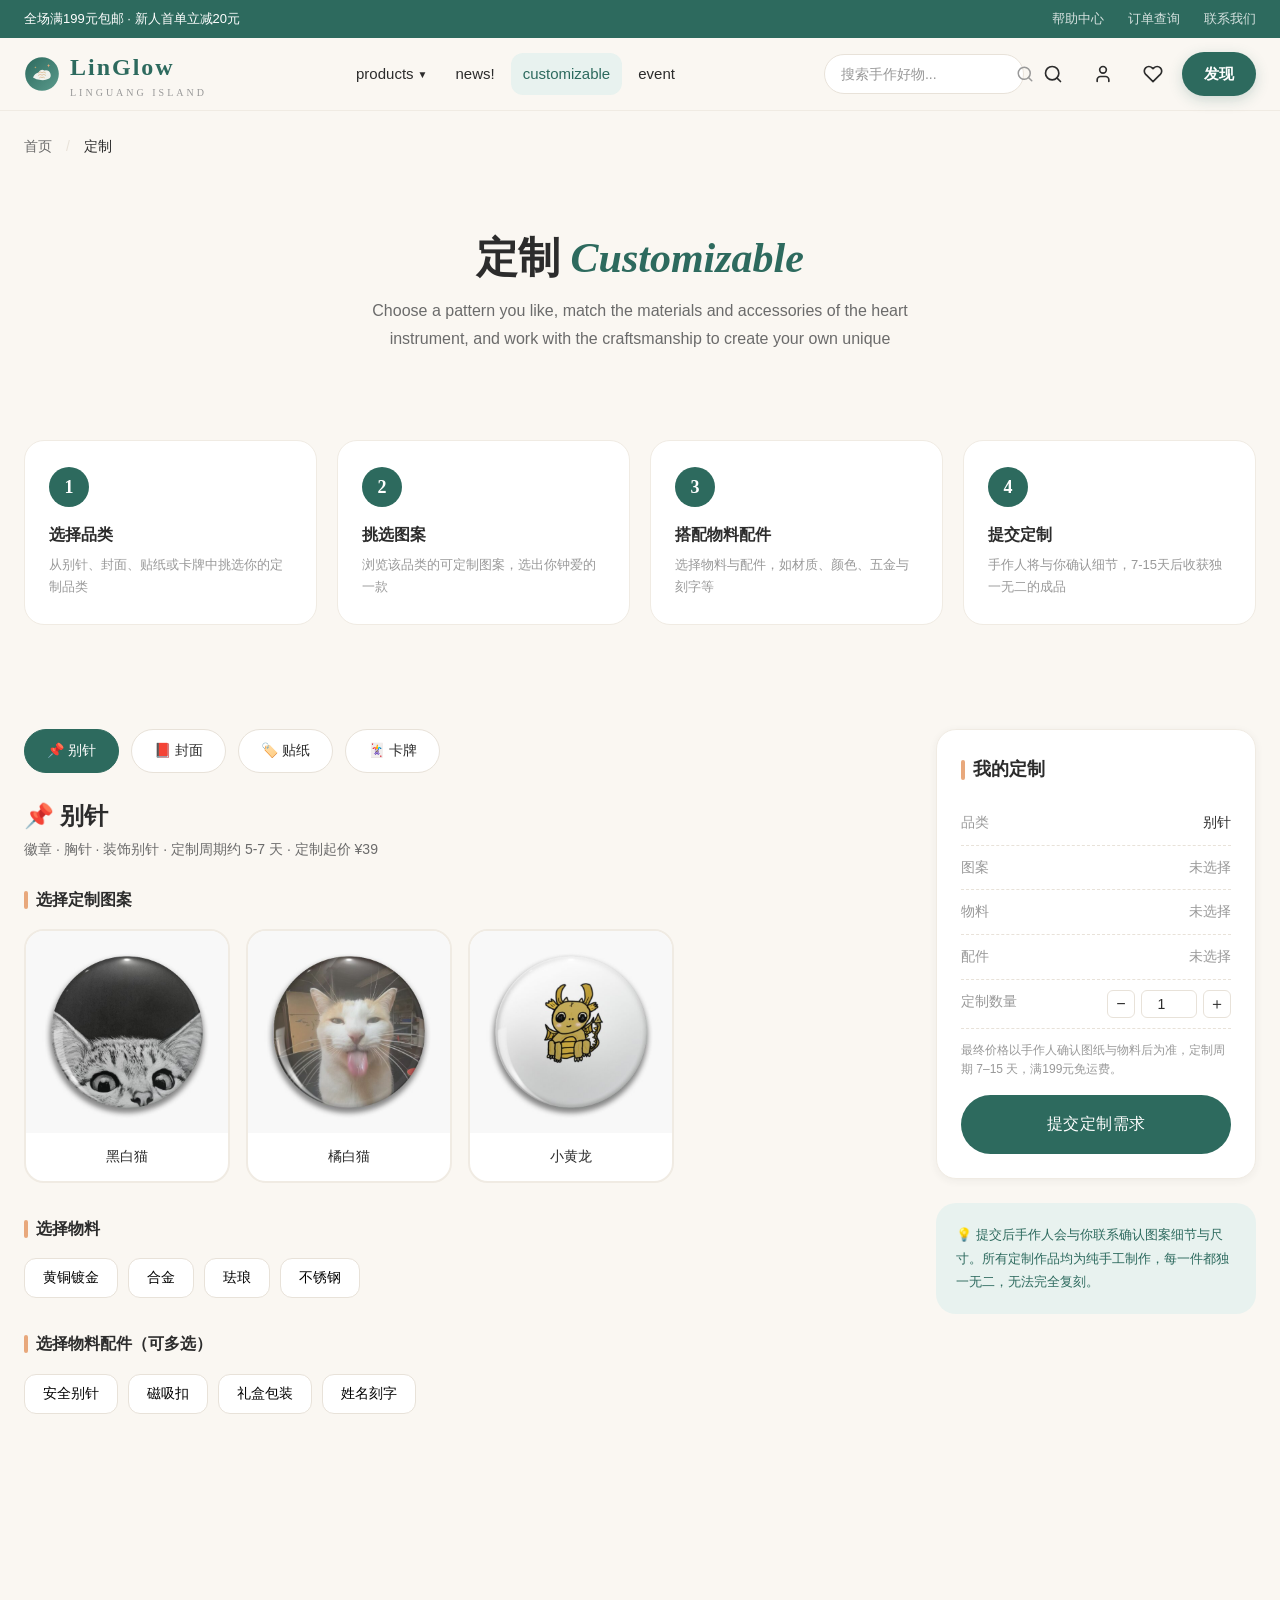
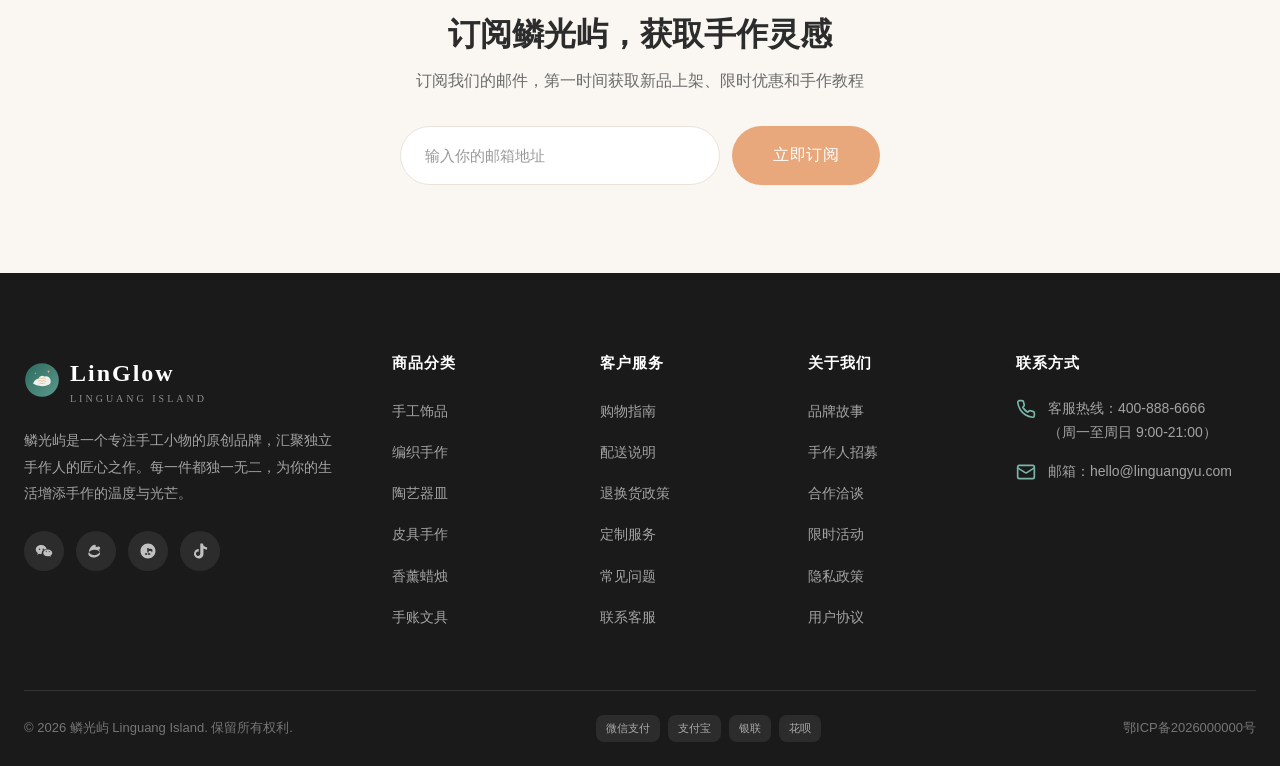
==== commit 9f746a6b: "Add files via upload" ====
--- a/custom.html
+++ b/custom.html
@@ -1,504 +1,551 @@
-<!DOCTYPE html>
-<html lang="zh-CN">
-<head>
-  <meta charset="UTF-8">
-  <meta name="viewport" content="width=device-width, initial-scale=1.0">
-  <title>Linguang Island</title>
-  <meta name="description" content="鳞光屿手作定制服务，支持手工饰品、编织手作、陶艺器皿、皮具手作、香薰蜡烛、手账文具六大品类，按你的喜好选择图案、物料与配件，打造独一无二的定制手作。">
-  <link rel="stylesheet" href="css/style.css">
-  <link rel="icon" type="image/svg+xml" href="images/logo.svg">
-</head>
-<body>
-
-  <!-- Top Bar -->
-  <div class="top-bar">
-    <div class="container">
-      <span>全场满199元包邮 · 新人首单立减20元</span>
-      <div class="top-bar-links">
-        <a href="#">帮助中心</a>
-        <a href="#">订单查询</a>
-        <a href="#">联系我们</a>
-      </div>
-    </div>
-  </div>
-
-  <!-- Header -->
-  <header class="header">
-    <div class="container">
-      <div class="header-inner">
-        <a href="index.html" class="logo">
-          <img src="images/logo.svg" alt="LinGlow" style="width:36px;height:36px;">
-          <div>LinGlow<span class="logo-sub">LINGUANG ISLAND</span></div>
-        </a>
-        <nav class="main-nav">
-          <div class="nav-item">
-            <a href="products.html" class="nav-link">products<span class="arrow">▼</span></a>
-            <div class="dropdown">
-              <div class="dropdown-grid">
-                <a href="products.html?cat=jewelry" class="dropdown-item"><div class="dropdown-item-icon">💍</div><div class="dropdown-item-title">手工饰品</div><div class="dropdown-item-desc">耳环/项链/手链</div></a>
-                <a href="products.html?cat=knit" class="dropdown-item"><div class="dropdown-item-icon">🧶</div><div class="dropdown-item-title">编织制作</div><div class="dropdown-item-desc">围巾/帽子/玩偶</div></a>
-                <a href="products.html?cat=ceramic" class="dropdown-item"><div class="dropdown-item-icon">🏺</div><div class="dropdown-item-title">陶艺器皿</div><div class="dropdown-item-desc">杯子/花瓶/餐具</div></a>
-                <a href="products.html?cat=leather" class="dropdown-item"><div class="dropdown-item-icon">👜</div><div class="dropdown-item-title">皮具制作</div><div class="dropdown-item-desc">钱包/卡包/皮带</div></a>
-                <a href="products.html?cat=candle" class="dropdown-item"><div class="dropdown-item-icon">🕯️</div><div class="dropdown-item-title">香薰蜡烛</div><div class="dropdown-item-desc">香薰/礼盒/套装</div></a>
-                <a href="products.html?cat=stationery" class="dropdown-item"><div class="dropdown-item-icon">📔</div><div class="dropdown-item-title">手账文具</div><div class="dropdown-item-desc">笔记本/书签/胶带</div></a>
-              </div>
-              <div class="dropdown-featured">
-                <span class="dropdown-featured-text">本周精选：<strong>手工编织围巾系列</strong> 限时8折</span>
-                <a href="products.html" class="btn btn-sm btn-primary">立即选购</a>
-              </div>
-            </div>
-          </div>
-          <div class="nav-item"><a href="products.html?sort=new" class="nav-link">news!</a></div>
-          <div class="nav-item"><a href="custom.html" class="nav-link active">customizable</a></div>
-          <div class="nav-item"><a href="event.html" class="nav-link">event</a></div>
-        </nav>
-        <div class="header-actions">
-          <div class="search-bar">
-            <input type="text" placeholder="搜索手作好物...">
-            <button type="button" aria-label="搜索"><svg width="18" height="18" viewBox="0 0 24 24" fill="none" stroke="currentColor" stroke-width="2" stroke-linecap="round" stroke-linejoin="round"><circle cx="11" cy="11" r="8"/><path d="m21 21-4.35-4.35"/></svg></button>
-          </div>
-          <button class="action-btn" aria-label="站内搜索" data-search-open><svg width="18" height="18" viewBox="0 0 24 24" fill="none" stroke="currentColor" stroke-width="2" stroke-linecap="round" stroke-linejoin="round"><circle cx="11" cy="11" r="8"/><path d="m21 21-4.35-4.35"/></svg></button>
-          <button class="action-btn" aria-label="我的账户"><svg viewBox="0 0 24 24" fill="none" stroke="currentColor" stroke-width="2" stroke-linecap="round" stroke-linejoin="round"><path d="M19 21v-2a4 4 0 0 0-4-4H9a4 4 0 0 0-4 4v2"/><circle cx="12" cy="7" r="4"/></svg></button>
-          <button class="action-btn" aria-label="收藏"><svg viewBox="0 0 24 24" fill="none" stroke="currentColor" stroke-width="2" stroke-linecap="round" stroke-linejoin="round"><path d="M20.84 4.61a5.5 5.5 0 0 0-7.78 0L12 5.67l-1.06-1.06a5.5 5.5 0 0 0-7.78 7.78l1.06 1.06L12 21.23l7.78-7.78 1.06-1.06a5.5 5.5 0 0 0 0-7.78z"/></svg></button>
-          <a href="products.html" class="nav-discover-btn" style="display:inline-flex;align-items:center;font-size:15px;">发现</a>
-          <button class="action-btn mobile-menu-btn" aria-label="菜单"><svg viewBox="0 0 24 24" fill="none" stroke="currentColor" stroke-width="2" stroke-linecap="round" stroke-linejoin="round"><line x1="4" x2="20" y1="12" y2="12"/><line x1="4" x2="20" y1="6" y2="6"/><line x1="4" x2="20" y1="18" y2="18"/></svg></button>
-          <a href="products.html" class="mobile-header-link">products</a>
-          <a href="event.html" class="mobile-header-link">活动</a>
-        </div>
-      </div>
-    </div>
-  </header>
-
-  <!-- Mobile Menu -->
-  <div class="mobile-menu-overlay"></div>
-  <div class="mobile-menu">
-    <div class="mobile-menu-header">
-      <span class="logo" style="font-size:20px;">LinGlow</span>
-      <button class="mobile-menu-close" aria-label="关闭"><svg width="20" height="20" viewBox="0 0 24 24" fill="none" stroke="currentColor" stroke-width="2" stroke-linecap="round" stroke-linejoin="round"><path d="M18 6 6 18"/><path d="m6 6 12 12"/></svg></button>
-    </div>
-    <nav class="mobile-nav-list">
-      <a href="products.html" class="mobile-nav-link">products</a>
-      <a href="products.html?sort=new" class="mobile-nav-link">news!</a>
-      <a href="custom.html" class="mobile-nav-link active">customizable</a>
-      <a href="event.html" class="mobile-nav-link">event</a>
-    </nav>
-  </div>
-
-  <!-- Breadcrumb -->
-  <div class="container">
-    <div class="breadcrumb">
-      <a href="index.html">首页</a>
-      <span class="breadcrumb-sep">/</span>
-      <span class="breadcrumb-current">定制</span>
-    </div>
-  </div>
-
-  <!-- Page Header -->
-  <div class="page-header">
-    <div class="container">
-      <h1 class="page-header-title">定制 <span class="text-primary" style="font-style:italic;">Customizable</span></h1>
-      <p class="page-header-desc">Choose a pattern you like, match the materials and accessories of the heart instrument, and work with the craftsmanship to create your own unique</p>
-    </div>
-  </div>
-
-  <!-- Customize Steps -->
-  <section class="section-sm">
-    <div class="container">
-      <div class="custom-steps">
-        <div class="custom-step">
-          <div class="custom-step-num">1</div>
-          <div class="custom-step-title">选择品类</div>
-          <div class="custom-step-desc">从饰品、编织、陶艺、皮具、香薰或文具中挑选你的定制品类</div>
-        </div>
-        <div class="custom-step">
-          <div class="custom-step-num">2</div>
-          <div class="custom-step-title">挑选图案</div>
-          <div class="custom-step-desc">浏览该品类的可定制图案，选出你钟爱的一款</div>
-        </div>
-        <div class="custom-step">
-          <div class="custom-step-num">3</div>
-          <div class="custom-step-title">搭配物料配件</div>
-          <div class="custom-step-desc">选择物料与配件，如材质、颜色、五金与刻字等</div>
-        </div>
-        <div class="custom-step">
-          <div class="custom-step-num">4</div>
-          <div class="custom-step-title">提交定制</div>
-          <div class="custom-step-desc">手作人将与你确认细节，7-15天后收获独一无二的成品</div>
-        </div>
-      </div>
-    </div>
-  </section>
-
-  <!-- Customize Layout -->
-  <div class="container">
-    <div class="custom-layout">
-      <!-- Main Content -->
-      <div class="custom-main">
-        <div class="custom-tabs" id="customTabs"></div>
-        <div id="customPanels"></div>
-      </div>
-
-      <!-- Order Summary Sidebar -->
-      <aside class="custom-sidebar">
-        <div class="custom-order-card">
-          <div class="custom-order-title">我的定制</div>
-          <div class="custom-summary-row"><span class="custom-summary-label">品类</span><span class="custom-summary-value empty" data-sum="category">未选择</span></div>
-          <div class="custom-summary-row"><span class="custom-summary-label">图案</span><span class="custom-summary-value empty" data-sum="pattern">未选择</span></div>
-          <div class="custom-summary-row"><span class="custom-summary-label">物料</span><span class="custom-summary-value empty" data-sum="material">未选择</span></div>
-          <div class="custom-summary-row"><span class="custom-summary-label">配件</span><span class="custom-summary-value empty" data-sum="accessory">未选择</span></div>
-          <div class="custom-order-price">
-            <span class="custom-order-price-label">定制起价</span>
-            <span class="custom-order-price-value" data-sum="price">¥0</span>
-          </div>
-          <div class="custom-order-note">最终价格以手作人确认图纸与物料后为准，定制周期 7–15 天，满199元免运费。</div>
-          <button class="btn btn-primary btn-lg custom-submit" data-custom-submit>提交定制需求</button>
-        </div>
-        <div class="custom-tip">💡 提交后手作人会与你联系确认图案细节与尺寸。所有定制作品均为纯手工制作，每一件都独一无二，无法完全复刻。</div>
-      </div>
-    </div>
-  </div>
-
-  <!-- Newsletter -->
-  <section class="section">
-    <div class="container">
-      <div class="newsletter">
-        <h2 class="newsletter-title">订阅鳞光屿，获取手作灵感</h2>
-        <p class="newsletter-desc">订阅我们的邮件，第一时间获取新品上架、限时优惠和手作教程</p>
-        <form class="newsletter-form" onsubmit="return false;">
-          <input type="email" class="newsletter-input" placeholder="输入你的邮箱地址">
-          <button type="submit" class="btn btn-accent btn-lg">立即订阅</button>
-        </form>
-      </div>
-    </div>
-  </section>
-
-  <!-- Footer -->
-  <footer class="footer">
-    <div class="container">
-      <div class="footer-top">
-        <div class="footer-brand">
-          <div class="logo" style="color:#fff;margin-bottom:20px;">
-            <img src="images/logo.svg" alt="LinGlow" style="width:36px;height:36px;">
-            <div>LinGlow<span class="logo-sub" style="color:rgba(255,255,255,0.5);">LINGUANG ISLAND</span></div>
-          </div>
-          <p class="footer-brand-desc">鳞光屿是一个专注手工小物的原创品牌，汇聚独立手作人的匠心之作。每一件都独一无二，为你的生活增添手作的温度与光芒。</p>
-          <div class="footer-social">
-            <a href="#" aria-label="微信"><svg width="18" height="18" viewBox="0 0 24 24" fill="currentColor"><path d="M8.5 4C4.36 4 1 6.69 1 10c0 1.89 1.08 3.56 2.78 4.66L3 17l2.5-1.32c.93.26 1.93.4 2.97.4.2 0 .4-.01.6-.02-.13-.43-.2-.88-.2-1.35 0-2.76 2.69-5 6-5 .22 0 .43.01.64.03C15.05 6.47 12.06 4 8.5 4zM6 8.5c.55 0 1 .45 1 1s-.45 1-1 1-1-.45-1-1 .45-1 1-1zm5 0c.55 0 1 .45 1 1s-.45 1-1 1-1-.45-1-1 .45-1 1-1z"/><path d="M23 14.5c0-2.49-2.69-4.5-6-4.5s-6 2.01-6 4.5 2.69 4.5 6 4.5c.69 0 1.35-.09 1.97-.27L21 20l-.55-1.83C21.95 17.24 23 15.97 23 14.5zm-8-1c-.41 0-.75-.34-.75-.75s.34-.75.75-.75.75.34.75.75-.34.75-.75.75zm4 0c-.41 0-.75-.34-.75-.75s.34-.75.75-.75.75.34.75.75-.34.75-.75.75z"/></svg></a>
-            <a href="#" aria-label="微博"><svg width="18" height="18" viewBox="0 0 24 24" fill="currentColor"><path d="M10.1 20.5c-4.3.4-8-1.5-8.3-4.3-.2-2.8 3.1-5.4 7.4-5.8 4.3-.4 8 1.5 8.3 4.3.2 2.8-3.1 5.4-7.4 5.8zm7.5-10.7c-.4-.1-.7-.2-.5-.7.4-1 .4-1.8 0-2.3-.7-.9-2.7-.9-5 0 0 0-.7.3-.5-.3.3-1 .2-1.9-.3-2.4-1-1-3.8.1-6.1 2.4C3.5 8.8 2.5 10.7 2.5 12.4c0 3.2 4 5.1 7.1 5.1 4.5 0 7.6-2.6 7.6-4.7 0-1.3-1.1-2-2.1-2.3.1 0 .1-.1.2-.1 1.7-.3 2.9-1.6 2.3-3z"/></svg></a>
-            <a href="#" aria-label="小红书"><svg width="18" height="18" viewBox="0 0 24 24" fill="currentColor"><path d="M12 2C6.48 2 2 6.48 2 12s4.48 10 10 10 10-4.48 10-10S17.52 2 12 2zm-1 15H8v-2h3v2zm4 0h-3v-2h3v2zm1.5-5.5c-.5.5-1.5.5-2 .5-.5 0-1 0-1.5-.5V14h-2V8h2v1.5c.5-.5 1.5-.5 2.5-.5 1.5 0 2.5 1 2.5 2.5 0 1-.5 1.5-1.5 2z"/></svg></a>
-            <a href="#" aria-label="抖音"><svg width="18" height="18" viewBox="0 0 24 24" fill="currentColor"><path d="M19.59 6.69a4.83 4.83 0 0 1-3.77-4.25V2h-3.45v13.67a2.89 2.89 0 0 1-5.2 1.74 2.89 2.89 0 0 1 2.31-4.64 2.93 2.93 0 0 1 .88.13V9.4a6.84 6.84 0 0 0-1-.05A6.33 6.33 0 0 0 5.8 20.1a6.34 6.34 0 0 0 10.86-4.43v-7a8.16 8.16 0 0 0 4.77 1.52v-3.4a4.85 4.85 0 0 1-1.84-.1z"/></svg></a>
-          </div>
-        </div>
-        <div><h4 class="footer-col-title">商品分类</h4><ul class="footer-links"><li><a href="products.html?cat=jewelry">手工饰品</a></li><li><a href="products.html?cat=knit">编织手作</a></li><li><a href="products.html?cat=ceramic">陶艺器皿</a></li><li><a href="products.html?cat=leather">皮具手作</a></li><li><a href="products.html?cat=candle">香薰蜡烛</a></li><li><a href="products.html?cat=stationery">手账文具</a></li></ul></div>
-        <div><h4 class="footer-col-title">客户服务</h4><ul class="footer-links"><li><a href="#">购物指南</a></li><li><a href="#">配送说明</a></li><li><a href="#">退换货政策</a></li><li><a href="custom.html">定制服务</a></li><li><a href="#">常见问题</a></li><li><a href="#">联系客服</a></li></ul></div>
-        <div><h4 class="footer-col-title">关于我们</h4><ul class="footer-links"><li><a href="index.html#brand-story">品牌故事</a></li><li><a href="#">手作人招募</a></li><li><a href="#">合作洽谈</a></li><li><a href="event.html">限时活动</a></li><li><a href="#">隐私政策</a></li><li><a href="#">用户协议</a></li></ul></div>
-        <div><h4 class="footer-col-title">联系方式</h4><div class="footer-contact-item"><svg class="footer-contact-icon" viewBox="0 0 24 24" fill="none" stroke="currentColor" stroke-width="2" stroke-linecap="round" stroke-linejoin="round"><path d="M22 16.92v3a2 2 0 0 1-2.18 2 19.79 19.79 0 0 1-8.63-3.07 19.5 19.5 0 0 1-6-6 19.79 19.79 0 0 1-3.07-8.67A2 2 0 0 1 4.11 2h3a2 2 0 0 1 2 1.72 12.84 12.84 0 0 0 .7 2.81 2 2 0 0 1-.45 2.11L8.09 9.91a16 16 0 0 0 6 6l1.27-1.27a2 2 0 0 1 2.11-.45 12.84 12.84 0 0 0 2.81.7A2 2 0 0 1 22 16.92z"/></svg><span>客服热线：400-888-6666<br>（周一至周日 9:00-21:00）</span></div><div class="footer-contact-item"><svg class="footer-contact-icon" viewBox="0 0 24 24" fill="none" stroke="currentColor" stroke-width="2" stroke-linecap="round" stroke-linejoin="round"><rect width="20" height="16" x="2" y="4" rx="2"/><path d="m22 7-8.97 5.7a1.94 1.94 0 0 1-2.06 0L2 7"/></svg><span>邮箱：hello@linguangyu.com</span></div></div>
-      </div>
-      <div class="footer-bottom"><div>© 2026 鳞光屿 Linguang Island. 保留所有权利.</div><div class="footer-payment"><span>微信支付</span><span>支付宝</span><span>银联</span><span>花呗</span></div><div>鄂ICP备2026000000号</div></div>
-    </div>
-  </footer>
-
-  <!-- 搜索浮层 -->
-  <div class="search-overlay">
-    <div class="search-panel">
-      <div class="search-input-wrap">
-        <svg viewBox="0 0 24 24" fill="none" stroke="currentColor" stroke-width="2" stroke-linecap="round" stroke-linejoin="round"><circle cx="11" cy="11" r="8"/><path d="m21 21-4.35-4.35"/></svg>
-        <input type="text" class="search-input" placeholder="搜索手作好物、分类或材质..." autocomplete="off">
-        <button class="search-close" aria-label="关闭">
-          <svg width="20" height="20" viewBox="0 0 24 24" fill="none" stroke="currentColor" stroke-width="2" stroke-linecap="round" stroke-linejoin="round"><path d="M18 6 6 18"/><path d="m6 6 12 12"/></svg>
-        </button>
-      </div>
-      <div class="search-results">
-        <div class="search-empty"><p>输入关键词搜索商品，例如「围巾」「陶艺」「蜡烛」</p></div>
-      </div>
-      <div class="search-hint">按 <kbd>ESC</kbd> 关闭 · 按 <kbd>Ctrl</kbd> + <kbd>K</kbd> 快速搜索</div>
-    </div>
-  </div>
-
-  <button class="back-to-top" aria-label="返回顶部"><svg width="20" height="20" viewBox="0 0 24 24" fill="none" stroke="currentColor" stroke-width="2" stroke-linecap="round" stroke-linejoin="round"><path d="m18 15-6-6-6 6"/></svg></button>
-  <script src="js/data.js"></script>
-  <script src="js/main.js"></script>
-  <script>
-    /* ============================================
-       鳞光屿 手作定制页 - 数据与交互
-       ============================================ */
-    (function () {
-      var CUSTOM_DATA = [
-        {
-          id: 'jewelry',
-          name: '手工饰品',
-          icon: '💍',
-          desc: '耳环 · 项链 · 手链 · 吊坠',
-          leadTime: '定制周期约 7 天',
-          basePrice: 128,
-          patterns: [
-            { name: '星月', img: 'works/2268b798a21c0e05ef286d9afd40e5c9.jpg' },
-            { name: '叶片', img: 'works/a71a90dca36579b41915bfc6e600b539.jpg' },
-            { name: '浪花', img: 'works/bb00b02b5263fa20c3def9e0ed3501d4.jpg' },
-            { name: '珠语', img: 'works/ee13552d8581cd8f6e0346bad0646920.jpg' }
-          ],
-          materials: ['925纯银', 'H65黄铜', '镀金', '天然锆石'],
-          accessories: ['防过敏耳针', '耳钩', '延长链', 'S扣', '刻字服务']
-        },
-        {
-          id: 'knit',
-          name: '编织手作',
-          icon: '🧶',
-          desc: '围巾 · 帽子 · 玩偶 · 收纳篮',
-          leadTime: '定制周期约 10 天',
-          basePrice: 89,
-          patterns: [
-            { name: '鱼鳞纹', img: 'works/01.jpg' },
-            { name: '藤编格', img: 'works/3741f565dfd39f4d616d1eac8edfc7b6.jpg' },
-            { name: '麻花辫', img: 'works/619c97d61443beddd12c92ac28e90652.jpg' },
-            { name: '格纹', img: 'works/842b7d997cb33d133d117e4fcee05f9e.jpg' }
-          ],
-          materials: ['美利奴羊毛', '羊绒混纺', '天然藤条', '棉麻绳'],
-          accessories: ['流苏', '木扣', '毛球', '刺绣姓名', '皮革标签']
-        },
-        {
-          id: 'ceramic',
-          name: '陶艺器皿',
-          icon: '🏺',
-          desc: '马克杯 · 花瓶 · 餐具 · 碗',
-          leadTime: '定制周期约 10-15 天',
-          basePrice: 118,
-          patterns: [
-            { name: '粗陶本色', img: 'works/054cdf0217a93ebdaa423b9df954e02b.jpg' },
-            { name: '米白釉', img: 'works/7c3fb1a2e72453e287ca65e6157a7eb2.jpg' },
-            { name: '星辰点彩', img: 'works/cf58732337ca917d606f964128ad6c54.jpg' },
-            { name: '波纹刻花', img: 'works/23e4ec383b1816b4c98a01805032002c.jpg' }
-          ],
-          materials: ['高白粗陶', '细陶', '天然矿物釉', '米白釉'],
-          accessories: ['木盖', '竹托盘', '麻绳提手', '同款杯垫', '刻字落款']
-        },
-        {
-          id: 'leather',
-          name: '皮具手作',
-          icon: '👜',
-          desc: '钱包 · 卡包 · 皮带 · 钥匙包',
-          leadTime: '定制周期约 7-10 天',
-          basePrice: 199,
-          patterns: [
-            { name: '植鞣原色', img: 'works/069d8d57722f1eefb7612235d0c92d77.jpg' },
-            { name: '压花格纹', img: 'works/e13f04f0b526c0bc4e1df464b4d01ed4.jpg' },
-            { name: '编织皮条', img: 'works/3741f565dfd39f4d616d1eac8edfc7b6.jpg' },
-            { name: '浮雕字母', img: 'works/842b7d997cb33d133d117e4fcee05f9e.jpg' }
-          ],
-          materials: ['意大利植鞣牛皮', '头层牛皮', '马鞍革', '油蜡皮'],
-          accessories: ['黄铜五金', '白铜按扣', '钥匙扣', '姓名刻字', '蜡线配色']
-        },
-        {
-          id: 'candle',
-          name: '香薰蜡烛',
-          icon: '🕯️',
-          desc: '蜡烛 · 香皂 · 线香',
-          leadTime: '现货 / 定制约 7 天',
-          basePrice: 68,
-          patterns: [
-            { name: '干花浮雕', img: 'works/1fd205de11f5d47ad83b0c7072961576.jpg' },
-            { name: '素色原味', img: 'works/48fcea0ed9cd00772e2aa7fb1bb7dbb3.jpg' },
-            { name: '渐变分层', img: 'works/619c97d61443beddd12c92ac28e90652.jpg' },
-            { name: '手绘纹样', img: 'works/ee13552d8581cd8f6e0346bad0646920.jpg' }
-          ],
-          materials: ['天然大豆蜡', '蜂蜡', '植物精油', '木芯'],
-          accessories: ['定制标签', '礼盒', '丝带', '香型选择', '修剪器']
-        },
-        {
-          id: 'stationery',
-          name: '手账文具',
-          icon: '📔',
-          desc: '笔记本 · 书签 · 卡片 · 胶带',
-          leadTime: '现货 / 定制约 5 天',
-          basePrice: 45,
-          patterns: [
-            { name: '布面缝线', img: 'works/23e4ec383b1816b4c98a01805032002c.jpg' },
-            { name: '干花压花', img: 'works/842b7d997cb33d133d117e4fcee05f9e.jpg' },
-            { name: '米白棉纸', img: 'works/cf58732337ca917d606f964128ad6c54.jpg' },
-            { name: '复古烫金', img: 'works/e13f04f0b526c0bc4e1df464b4d01ed4.jpg' }
-          ],
-          materials: ['进口布面', '道林纸', '进口棉纸', '牛皮纸'],
-          accessories: ['金属书签', '纸胶带', '姓名烫印', '绑带', '同系列信封']
-        }
-      ];
-
-      var tabsEl = document.getElementById('customTabs');
-      var panelsEl = document.getElementById('customPanels');
-      if (!tabsEl || !panelsEl) return;
-
-      var state = {
-        category: CUSTOM_DATA[0].id,
-        pattern: null,
-        material: null,
-        accessories: []
-      };
-
-      function currentCat() {
-        var found = CUSTOM_DATA.filter(function (c) { return c.id === state.category; });
-        return found.length ? found[0] : null;
-      }
-
-      function renderTabs() {
-        var html = '';
-        CUSTOM_DATA.forEach(function (c) {
-          html += '<button class="custom-tab' + (c.id === state.category ? ' active' : '') + '" data-cat="' + c.id + '">' +
-            c.icon + ' ' + c.name + '</button>';
-        });
-        tabsEl.innerHTML = html;
-        tabsEl.querySelectorAll('.custom-tab').forEach(function (btn) {
-          btn.addEventListener('click', function () {
-            if (btn.getAttribute('data-cat') === state.category) return;
-            state.category = btn.getAttribute('data-cat');
-            state.pattern = null;
-            state.material = null;
-            state.accessories = [];
-            renderTabs();
-            renderPanels();
-            updateSummary();
-          });
-        });
-      }
-
-      function renderPanels() {
-        var html = '';
-        CUSTOM_DATA.forEach(function (c) {
-          var active = c.id === state.category;
-          html += '<section class="custom-panel' + (active ? ' active' : '') + '" data-panel="' + c.id + '">';
-          html += '<div class="custom-panel-head">';
-          html += '<h2 class="custom-panel-title">' + c.icon + ' ' + c.name + '</h2>';
-          html += '<p class="custom-panel-desc">' + c.desc + ' · ' + c.leadTime + ' · 定制起价 ¥' + c.basePrice + '</p>';
-          html += '</div>';
-
-          // 图案
-          html += '<div class="custom-block"><div class="custom-block-title">选择定制图案</div><div class="pattern-grid">';
-          c.patterns.forEach(function (p) {
-            html += '<div class="pattern-card" data-pattern="' + p.name + '">' +
-              '<div class="pattern-card-img-wrap"><img src="' + p.img + '" alt="' + p.name + '" loading="lazy"></div>' +
-              '<div class="pattern-card-name">' + p.name + '</div>' +
-              '</div>';
-          });
-          html += '</div></div>';
-
-          // 物料
-          html += '<div class="custom-block"><div class="custom-block-title">选择物料</div><div class="option-tags">';
-          c.materials.forEach(function (m) {
-            html += '<button type="button" class="option-tag" data-material="' + m + '">' + m + '</button>';
-          });
-          html += '</div></div>';
-
-          // 配件（可多选）
-          html += '<div class="custom-block"><div class="custom-block-title">选择物料配件（可多选）</div><div class="option-tags">';
-          c.accessories.forEach(function (a) {
-            html += '<button type="button" class="option-tag" data-accessory="' + a + '">' + a + '</button>';
-          });
-          html += '</div></div>';
-
-          html += '</section>';
-        });
-        panelsEl.innerHTML = html;
-
-        // 绑定交互
-        var panel = panelsEl.querySelector('.custom-panel.active');
-        if (!panel) return;
-
-        panel.querySelectorAll('.pattern-card').forEach(function (card) {
-          card.addEventListener('click', function () {
-            panel.querySelectorAll('.pattern-card').forEach(function (c2) { c2.classList.remove('active'); });
-            card.classList.add('active');
-            state.pattern = card.getAttribute('data-pattern');
-            updateSummary();
-          });
-        });
-
-        panel.querySelectorAll('[data-material]').forEach(function (tag) {
-          tag.addEventListener('click', function () {
-            panel.querySelectorAll('[data-material]').forEach(function (t) { t.classList.remove('active'); });
-            tag.classList.add('active');
-            state.material = tag.getAttribute('data-material');
-            updateSummary();
-          });
-        });
-
-        panel.querySelectorAll('[data-accessory]').forEach(function (tag) {
-          tag.addEventListener('click', function () {
-            tag.classList.toggle('active');
-            var val = tag.getAttribute('data-accessory');
-            var idx = state.accessories.indexOf(val);
-            if (idx >= 0) {
-              state.accessories.splice(idx, 1);
-            } else {
-              state.accessories.push(val);
-            }
-            updateSummary();
-          });
-        });
-      }
-
-      function updateSummary() {
-        var cat = currentCat();
-        var set = function (sel, val) {
-          var el = document.querySelector(sel);
-          if (!el) return;
-          el.textContent = val;
-          el.classList.toggle('empty', val === '未选择');
-        };
-        set('[data-sum="category"]', cat ? cat.name : '未选择');
-        set('[data-sum="pattern"]', state.pattern || '未选择');
-        set('[data-sum="material"]', state.material || '未选择');
-        set('[data-sum="accessory"]', state.accessories.length ? state.accessories.join('、') : '未选择');
-        var priceEl = document.querySelector('[data-sum="price"]');
-        if (priceEl && cat) priceEl.textContent = '¥' + cat.basePrice + ' 起';
-      }
-
-      // 提交定制
-      var submitBtn = document.querySelector('[data-custom-submit]');
-      if (submitBtn) {
-        submitBtn.addEventListener('click', function () {
-          if (!state.pattern) {
-            showCustomToast('请先选择一款定制图案');
-            return;
-          }
-          if (!state.material) {
-            showCustomToast('请先选择物料');
-            return;
-          }
-          submitBtn.textContent = '已提交，等待手作人联系';
-          submitBtn.disabled = true;
-          showCustomToast('定制需求已提交，手作人会尽快与你联系');
-        });
-      }
-
-      // 轻量 Toast
-      var toastTimer = null;
-      function showCustomToast(message) {
-        var toast = document.querySelector('.custom-toast');
-        if (!toast) {
-          toast = document.createElement('div');
-          toast.className = 'custom-toast';
-          toast.style.cssText =
-            'position:fixed;bottom:32px;left:50%;transform:translateX(-50%) translateY(100px);' +
-            'background-color:#2D6A5E;color:#fff;padding:14px 28px;border-radius:9999px;' +
-            'font-size:14px;font-weight:500;box-shadow:0 8px 32px rgba(0,0,0,0.2);' +
-            'z-index:9999;transition:transform 0.4s cubic-bezier(0.4,0,0.2,1);max-width:90vw;text-align:center;';
-          document.body.appendChild(toast);
-        }
-        toast.textContent = message;
-        requestAnimationFrame(function () {
-          toast.style.transform = 'translateX(-50%) translateY(0)';
-        });
-        clearTimeout(toastTimer);
-        toastTimer = setTimeout(function () {
-          toast.style.transform = 'translateX(-50%) translateY(100px)';
-        }, 2600);
-      }
-
-      // 初始化
-      renderTabs();
-      renderPanels();
-      updateSummary();
-      // 恢复页面标题（main.js 的详情渲染会覆盖 title）
-      document.title = '手作定制 Customizable - 鳞光屿 Linguang Island';
-    })();
-  </script>
-</body>
-</html>
+<!DOCTYPE html>
+<html lang="zh-CN">
+<head>
+  <meta charset="UTF-8">
+  <meta name="viewport" content="width=device-width, initial-scale=1.0">
+  <title>custom</title>
+  <meta name="description" content="鳞光屿手作定制服务，支持别针、封面、贴纸、卡牌四类定制，从探索图库精选图案，按你的喜好搭配物料与配件，打造独一无二的定制手作。">
+  <link rel="stylesheet" href="css/style.css">
+  <link rel="icon" type="image/svg+xml" href="images/logo.svg">
+</head>
+<body>
+
+  <!-- Top Bar -->
+  <div class="top-bar">
+    <div class="container">
+      <span>全场满199元包邮 · 新人首单立减20元</span>
+      <div class="top-bar-links">
+        <a href="#">帮助中心</a>
+        <a href="#">订单查询</a>
+        <a href="#">联系我们</a>
+      </div>
+    </div>
+  </div>
+
+  <!-- Header -->
+  <header class="header">
+    <div class="container">
+      <div class="header-inner">
+        <a href="index.html" class="logo">
+          <img src="images/logo.svg" alt="LinGlow" style="width:36px;height:36px;">
+          <div>LinGlow<span class="logo-sub">LINGUANG ISLAND</span></div>
+        </a>
+        <nav class="main-nav">
+          <div class="nav-item">
+            <a href="products.html" class="nav-link">products<span class="arrow">▼</span></a>
+            <div class="dropdown">
+              <div class="dropdown-grid">
+                <a href="products.html?cat=jewelry" class="dropdown-item"><div class="dropdown-item-icon">💍</div><div class="dropdown-item-title">手工饰品</div><div class="dropdown-item-desc">耳环/项链/手链</div></a>
+                <a href="products.html?cat=knit" class="dropdown-item"><div class="dropdown-item-icon">🧶</div><div class="dropdown-item-title">编织制作</div><div class="dropdown-item-desc">围巾/帽子/玩偶</div></a>
+                <a href="products.html?cat=ceramic" class="dropdown-item"><div class="dropdown-item-icon">🏺</div><div class="dropdown-item-title">陶艺器皿</div><div class="dropdown-item-desc">杯子/花瓶/餐具</div></a>
+                <a href="products.html?cat=leather" class="dropdown-item"><div class="dropdown-item-icon">👜</div><div class="dropdown-item-title">皮具制作</div><div class="dropdown-item-desc">钱包/卡包/皮带</div></a>
+                <a href="products.html?cat=candle" class="dropdown-item"><div class="dropdown-item-icon">🕯️</div><div class="dropdown-item-title">香薰蜡烛</div><div class="dropdown-item-desc">香薰/礼盒/套装</div></a>
+                <a href="products.html?cat=stationery" class="dropdown-item"><div class="dropdown-item-icon">📔</div><div class="dropdown-item-title">手账文具</div><div class="dropdown-item-desc">笔记本/书签/胶带</div></a>
+              </div>
+              <div class="dropdown-featured">
+                <span class="dropdown-featured-text">本周精选：<strong>手工编织围巾系列</strong> 限时8折</span>
+                <a href="products.html" class="btn btn-sm btn-primary">立即选购</a>
+              </div>
+            </div>
+          </div>
+          <div class="nav-item"><a href="products.html?sort=new" class="nav-link">news!</a></div>
+          <div class="nav-item"><a href="custom.html" class="nav-link active">customizable</a></div>
+          <div class="nav-item"><a href="event.html" class="nav-link">event</a></div>
+        </nav>
+        <div class="header-actions">
+          <div class="search-bar">
+            <input type="text" placeholder="搜索手作好物...">
+            <button type="button" aria-label="搜索"><svg width="18" height="18" viewBox="0 0 24 24" fill="none" stroke="currentColor" stroke-width="2" stroke-linecap="round" stroke-linejoin="round"><circle cx="11" cy="11" r="8"/><path d="m21 21-4.35-4.35"/></svg></button>
+          </div>
+          <button class="action-btn" aria-label="站内搜索" data-search-open><svg width="18" height="18" viewBox="0 0 24 24" fill="none" stroke="currentColor" stroke-width="2" stroke-linecap="round" stroke-linejoin="round"><circle cx="11" cy="11" r="8"/><path d="m21 21-4.35-4.35"/></svg></button>
+          <button class="action-btn" aria-label="我的账户"><svg viewBox="0 0 24 24" fill="none" stroke="currentColor" stroke-width="2" stroke-linecap="round" stroke-linejoin="round"><path d="M19 21v-2a4 4 0 0 0-4-4H9a4 4 0 0 0-4 4v2"/><circle cx="12" cy="7" r="4"/></svg></button>
+          <button class="action-btn" aria-label="收藏"><svg viewBox="0 0 24 24" fill="none" stroke="currentColor" stroke-width="2" stroke-linecap="round" stroke-linejoin="round"><path d="M20.84 4.61a5.5 5.5 0 0 0-7.78 0L12 5.67l-1.06-1.06a5.5 5.5 0 0 0-7.78 7.78l1.06 1.06L12 21.23l7.78-7.78 1.06-1.06a5.5 5.5 0 0 0 0-7.78z"/></svg></button>
+          <a href="products.html" class="nav-discover-btn" style="display:inline-flex;align-items:center;font-size:15px;">发现</a>
+          <button class="action-btn mobile-menu-btn" aria-label="菜单"><svg viewBox="0 0 24 24" fill="none" stroke="currentColor" stroke-width="2" stroke-linecap="round" stroke-linejoin="round"><line x1="4" x2="20" y1="12" y2="12"/><line x1="4" x2="20" y1="6" y2="6"/><line x1="4" x2="20" y1="18" y2="18"/></svg></button>
+          <a href="products.html" class="mobile-header-link">products</a>
+          <a href="event.html" class="mobile-header-link">活动</a>
+        </div>
+      </div>
+    </div>
+  </header>
+
+  <!-- Mobile Menu -->
+  <div class="mobile-menu-overlay"></div>
+  <div class="mobile-menu">
+    <div class="mobile-menu-header">
+      <span class="logo" style="font-size:20px;">LinGlow</span>
+      <button class="mobile-menu-close" aria-label="关闭"><svg width="20" height="20" viewBox="0 0 24 24" fill="none" stroke="currentColor" stroke-width="2" stroke-linecap="round" stroke-linejoin="round"><path d="M18 6 6 18"/><path d="m6 6 12 12"/></svg></button>
+    </div>
+    <nav class="mobile-nav-list">
+      <a href="products.html" class="mobile-nav-link">products</a>
+      <a href="products.html?sort=new" class="mobile-nav-link">news!</a>
+      <a href="custom.html" class="mobile-nav-link active">customizable</a>
+      <a href="event.html" class="mobile-nav-link">event</a>
+    </nav>
+  </div>
+
+  <!-- Breadcrumb -->
+  <div class="container">
+    <div class="breadcrumb">
+      <a href="index.html">首页</a>
+      <span class="breadcrumb-sep">/</span>
+      <span class="breadcrumb-current">定制</span>
+    </div>
+  </div>
+
+  <!-- Page Header -->
+  <div class="page-header">
+    <div class="container">
+      <h1 class="page-header-title">定制 <span class="text-primary" style="font-style:italic;">Customizable</span></h1>
+      <p class="page-header-desc">Choose a pattern you like, match the materials and accessories of the heart instrument, and work with the craftsmanship to create your own unique</p>
+    </div>
+  </div>
+
+  <!-- Customize Steps -->
+  <section class="section-sm">
+    <div class="container">
+      <div class="custom-steps">
+        <div class="custom-step">
+          <div class="custom-step-num">1</div>
+          <div class="custom-step-title">选择品类</div>
+          <div class="custom-step-desc">从别针、封面、贴纸或卡牌中挑选你的定制品类</div>
+        </div>
+        <div class="custom-step">
+          <div class="custom-step-num">2</div>
+          <div class="custom-step-title">挑选图案</div>
+          <div class="custom-step-desc">浏览该品类的可定制图案，选出你钟爱的一款</div>
+        </div>
+        <div class="custom-step">
+          <div class="custom-step-num">3</div>
+          <div class="custom-step-title">搭配物料配件</div>
+          <div class="custom-step-desc">选择物料与配件，如材质、颜色、五金与刻字等</div>
+        </div>
+        <div class="custom-step">
+          <div class="custom-step-num">4</div>
+          <div class="custom-step-title">提交定制</div>
+          <div class="custom-step-desc">手作人将与你确认细节，7-15天后收获独一无二的成品</div>
+        </div>
+      </div>
+    </div>
+  </section>
+
+  <!-- Customize Layout -->
+  <div class="container">
+    <div class="custom-layout">
+      <!-- Main Content -->
+      <div class="custom-main">
+        <div class="custom-tabs" id="customTabs"></div>
+        <div id="customPanels"></div>
+      </div>
+
+      <!-- Order Summary Sidebar -->
+      <aside class="custom-sidebar">
+        <div class="custom-order-card">
+          <!-- 定制表单：原生 <form> 提交至 FormSubmit（https://formsubmit.co/493200522@qq.com） -->
+          <form class="custom-order-form" action="https://formsubmit.co/493200522@qq.com" method="post" data-custom-form>
+            <div class="custom-order-title">我的定制</div>
+            <div class="custom-summary-row"><span class="custom-summary-label">品类</span><span class="custom-summary-value empty" data-sum="category">未选择</span></div>
+            <div class="custom-summary-row"><span class="custom-summary-label">图案</span><span class="custom-summary-value empty" data-sum="pattern">未选择</span></div>
+            <div class="custom-summary-row"><span class="custom-summary-label">物料</span><span class="custom-summary-value empty" data-sum="material">未选择</span></div>
+            <div class="custom-summary-row"><span class="custom-summary-label">配件</span><span class="custom-summary-value empty" data-sum="accessory">未选择</span></div>
+            <div class="custom-summary-row">
+              <span class="custom-summary-label">定制数量</span>
+              <div class="custom-summary-value" style="display:flex;align-items:center;gap:6px;">
+                <button type="button" data-qty-minus aria-label="减少数量" style="width:28px;height:28px;border:1px solid var(--border);border-radius:6px;background:#fff;cursor:pointer;font-size:16px;line-height:1;color:var(--text-dark);flex-shrink:0;">−</button>
+                <input type="number" name="quantity" value="1" min="1" max="99" data-qty-input style="width:56px;height:28px;text-align:center;border:1px solid var(--border);border-radius:6px;font-size:14px;color:var(--text-dark);">
+                <button type="button" data-qty-plus aria-label="增加数量" style="width:28px;height:28px;border:1px solid var(--border);border-radius:6px;background:#fff;cursor:pointer;font-size:16px;line-height:1;color:var(--text-dark);flex-shrink:0;">＋</button>
+              </div>
+            </div>
+            <div class="custom-order-note">最终价格以手作人确认图纸与物料后为准，定制周期 7–15 天，满199元免运费。</div>
+            <!-- 隐藏字段：提交时由 JS 写入当前选择 -->
+            <input type="hidden" name="_subject" value="定制需求提交">
+            <input type="hidden" name="_captcha" value="false">
+            <input type="hidden" name="category" data-custom-field="category">
+            <input type="hidden" name="pattern" data-custom-field="pattern">
+            <input type="hidden" name="material" data-custom-field="material">
+            <input type="hidden" name="accessories" data-custom-field="accessories">
+            <button type="submit" class="btn btn-primary btn-lg custom-submit" data-custom-submit>提交定制需求</button>
+          </form>
+        </div>
+        <div class="custom-tip">💡 提交后手作人会与你联系确认图案细节与尺寸。所有定制作品均为纯手工制作，每一件都独一无二，无法完全复刻。</div>
+      </div>
+    </div>
+  </div>
+
+  <!-- Newsletter -->
+  <section class="section">
+    <div class="container">
+      <div class="newsletter">
+        <h2 class="newsletter-title">订阅鳞光屿，获取手作灵感</h2>
+        <p class="newsletter-desc">订阅我们的邮件，第一时间获取新品上架、限时优惠和手作教程</p>
+        <form class="newsletter-form" action="https://formsubmit.co/493200522@qq.com" method="post">
+          <input type="email" name="email" class="newsletter-input" placeholder="输入你的邮箱地址" required>
+          <button type="submit" class="btn btn-accent btn-lg">立即订阅</button>
+        </form>
+      </div>
+    </div>
+  </section>
+
+  <!-- Footer -->
+  <footer class="footer">
+    <div class="container">
+      <div class="footer-top">
+        <div class="footer-brand">
+          <div class="logo" style="color:#fff;margin-bottom:20px;">
+            <img src="images/logo.svg" alt="LinGlow" style="width:36px;height:36px;">
+            <div>LinGlow<span class="logo-sub" style="color:rgba(255,255,255,0.5);">LINGUANG ISLAND</span></div>
+          </div>
+          <p class="footer-brand-desc">鳞光屿是一个专注手工小物的原创品牌，汇聚独立手作人的匠心之作。每一件都独一无二，为你的生活增添手作的温度与光芒。</p>
+          <div class="footer-social">
+            <a href="#" aria-label="微信"><svg width="18" height="18" viewBox="0 0 24 24" fill="currentColor"><path d="M8.5 4C4.36 4 1 6.69 1 10c0 1.89 1.08 3.56 2.78 4.66L3 17l2.5-1.32c.93.26 1.93.4 2.97.4.2 0 .4-.01.6-.02-.13-.43-.2-.88-.2-1.35 0-2.76 2.69-5 6-5 .22 0 .43.01.64.03C15.05 6.47 12.06 4 8.5 4zM6 8.5c.55 0 1 .45 1 1s-.45 1-1 1-1-.45-1-1 .45-1 1-1zm5 0c.55 0 1 .45 1 1s-.45 1-1 1-1-.45-1-1 .45-1 1-1z"/><path d="M23 14.5c0-2.49-2.69-4.5-6-4.5s-6 2.01-6 4.5 2.69 4.5 6 4.5c.69 0 1.35-.09 1.97-.27L21 20l-.55-1.83C21.95 17.24 23 15.97 23 14.5zm-8-1c-.41 0-.75-.34-.75-.75s.34-.75.75-.75.75.34.75.75-.34.75-.75.75zm4 0c-.41 0-.75-.34-.75-.75s.34-.75.75-.75.75.34.75.75-.34.75-.75.75z"/></svg></a>
+            <a href="#" aria-label="微博"><svg width="18" height="18" viewBox="0 0 24 24" fill="currentColor"><path d="M10.1 20.5c-4.3.4-8-1.5-8.3-4.3-.2-2.8 3.1-5.4 7.4-5.8 4.3-.4 8 1.5 8.3 4.3.2 2.8-3.1 5.4-7.4 5.8zm7.5-10.7c-.4-.1-.7-.2-.5-.7.4-1 .4-1.8 0-2.3-.7-.9-2.7-.9-5 0 0 0-.7.3-.5-.3.3-1 .2-1.9-.3-2.4-1-1-3.8.1-6.1 2.4C3.5 8.8 2.5 10.7 2.5 12.4c0 3.2 4 5.1 7.1 5.1 4.5 0 7.6-2.6 7.6-4.7 0-1.3-1.1-2-2.1-2.3.1 0 .1-.1.2-.1 1.7-.3 2.9-1.6 2.3-3z"/></svg></a>
+            <a href="#" aria-label="小红书"><svg width="18" height="18" viewBox="0 0 24 24" fill="currentColor"><path d="M12 2C6.48 2 2 6.48 2 12s4.48 10 10 10 10-4.48 10-10S17.52 2 12 2zm-1 15H8v-2h3v2zm4 0h-3v-2h3v2zm1.5-5.5c-.5.5-1.5.5-2 .5-.5 0-1 0-1.5-.5V14h-2V8h2v1.5c.5-.5 1.5-.5 2.5-.5 1.5 0 2.5 1 2.5 2.5 0 1-.5 1.5-1.5 2z"/></svg></a>
+            <a href="#" aria-label="抖音"><svg width="18" height="18" viewBox="0 0 24 24" fill="currentColor"><path d="M19.59 6.69a4.83 4.83 0 0 1-3.77-4.25V2h-3.45v13.67a2.89 2.89 0 0 1-5.2 1.74 2.89 2.89 0 0 1 2.31-4.64 2.93 2.93 0 0 1 .88.13V9.4a6.84 6.84 0 0 0-1-.05A6.33 6.33 0 0 0 5.8 20.1a6.34 6.34 0 0 0 10.86-4.43v-7a8.16 8.16 0 0 0 4.77 1.52v-3.4a4.85 4.85 0 0 1-1.84-.1z"/></svg></a>
+          </div>
+        </div>
+        <div><h4 class="footer-col-title">商品分类</h4><ul class="footer-links"><li><a href="products.html?cat=jewelry">手工饰品</a></li><li><a href="products.html?cat=knit">编织手作</a></li><li><a href="products.html?cat=ceramic">陶艺器皿</a></li><li><a href="products.html?cat=leather">皮具手作</a></li><li><a href="products.html?cat=candle">香薰蜡烛</a></li><li><a href="products.html?cat=stationery">手账文具</a></li></ul></div>
+        <div><h4 class="footer-col-title">客户服务</h4><ul class="footer-links"><li><a href="#">购物指南</a></li><li><a href="#">配送说明</a></li><li><a href="#">退换货政策</a></li><li><a href="custom.html">定制服务</a></li><li><a href="#">常见问题</a></li><li><a href="#">联系客服</a></li></ul></div>
+        <div><h4 class="footer-col-title">关于我们</h4><ul class="footer-links"><li><a href="index.html#brand-story">品牌故事</a></li><li><a href="#">手作人招募</a></li><li><a href="#">合作洽谈</a></li><li><a href="event.html">限时活动</a></li><li><a href="#">隐私政策</a></li><li><a href="#">用户协议</a></li></ul></div>
+        <div><h4 class="footer-col-title">联系方式</h4><div class="footer-contact-item"><svg class="footer-contact-icon" viewBox="0 0 24 24" fill="none" stroke="currentColor" stroke-width="2" stroke-linecap="round" stroke-linejoin="round"><path d="M22 16.92v3a2 2 0 0 1-2.18 2 19.79 19.79 0 0 1-8.63-3.07 19.5 19.5 0 0 1-6-6 19.79 19.79 0 0 1-3.07-8.67A2 2 0 0 1 4.11 2h3a2 2 0 0 1 2 1.72 12.84 12.84 0 0 0 .7 2.81 2 2 0 0 1-.45 2.11L8.09 9.91a16 16 0 0 0 6 6l1.27-1.27a2 2 0 0 1 2.11-.45 12.84 12.84 0 0 0 2.81.7A2 2 0 0 1 22 16.92z"/></svg><span>客服热线：400-888-6666<br>（周一至周日 9:00-21:00）</span></div><div class="footer-contact-item"><svg class="footer-contact-icon" viewBox="0 0 24 24" fill="none" stroke="currentColor" stroke-width="2" stroke-linecap="round" stroke-linejoin="round"><rect width="20" height="16" x="2" y="4" rx="2"/><path d="m22 7-8.97 5.7a1.94 1.94 0 0 1-2.06 0L2 7"/></svg><span>邮箱：hello@linguangyu.com</span></div></div>
+      </div>
+      <div class="footer-bottom"><div>© 2026 鳞光屿 Linguang Island. 保留所有权利.</div><div class="footer-payment"><span>微信支付</span><span>支付宝</span><span>银联</span><span>花呗</span></div><div>鄂ICP备2026000000号</div></div>
+    </div>
+  </footer>
+
+  <!-- 搜索浮层 -->
+  <div class="search-overlay">
+    <div class="search-panel">
+      <div class="search-input-wrap">
+        <svg viewBox="0 0 24 24" fill="none" stroke="currentColor" stroke-width="2" stroke-linecap="round" stroke-linejoin="round"><circle cx="11" cy="11" r="8"/><path d="m21 21-4.35-4.35"/></svg>
+        <input type="text" class="search-input" placeholder="搜索手作好物、分类或材质..." autocomplete="off">
+        <button class="search-close" aria-label="关闭">
+          <svg width="20" height="20" viewBox="0 0 24 24" fill="none" stroke="currentColor" stroke-width="2" stroke-linecap="round" stroke-linejoin="round"><path d="M18 6 6 18"/><path d="m6 6 12 12"/></svg>
+        </button>
+      </div>
+      <div class="search-results">
+        <div class="search-empty"><p>输入关键词搜索商品，例如「围巾」「陶艺」「蜡烛」</p></div>
+      </div>
+      <div class="search-hint">按 <kbd>ESC</kbd> 关闭 · 按 <kbd>Ctrl</kbd> + <kbd>K</kbd> 快速搜索</div>
+    </div>
+  </div>
+
+  <button class="back-to-top" aria-label="返回顶部"><svg width="20" height="20" viewBox="0 0 24 24" fill="none" stroke="currentColor" stroke-width="2" stroke-linecap="round" stroke-linejoin="round"><path d="m18 15-6-6-6 6"/></svg></button>
+  <script src="js/data.js"></script>
+  <script src="js/main.js"></script>
+  <script>
+    /* ============================================
+       鳞光屿 手作定制页 - 数据与交互
+       ============================================ */
+    (function () {
+                  var CUSTOM_DATA = [
+        {
+          id: 'pin',
+          name: '别针',
+          icon: '📌',
+          desc: '徽章 · 胸针 · 装饰别针',
+          leadTime: '定制周期约 5-7 天',
+          basePrice: 39,
+          patterns: [
+            { name: '黑白猫', img: 'explore/ur,pin_large_front,square,600x600.jpg' },
+            { name: '橘白猫', img: 'explore/ur,pin_large_front,square,600x600 (1).jpg' },
+            { name: '小黄龙', img: 'explore/ur,pin_large_front,square,600x600 (2).jpg' }
+          ],
+          materials: ['黄铜镀金', '合金', '珐琅', '不锈钢'],
+          accessories: ['安全别针', '磁吸扣', '礼盒包装', '姓名刻字']
+        },
+        {
+          id: 'cover',
+          name: '封面',
+          icon: '📕',
+          desc: '笔记本封面 · 手账封面 · 书衣',
+          leadTime: '定制周期约 7 天',
+          basePrice: 59,
+          patterns: [
+            { name: '彩虹幽灵', img: 'explore/sh,small,507x507-pad,600x600,f8f8f8.u2.jpg' },
+            { name: '樱花', img: 'explore/st,small,507x507-pad,600x600,f8f8f8.u4.jpg' }
+          ],
+          materials: ['进口布面', 'PU皮革', '道林纸', '牛皮纸'],
+          accessories: ['烫金姓名', '绑带', '内页替换', '书签带']
+        },
+        {
+          id: 'sticker',
+          name: '贴纸',
+          icon: '🏷️',
+          desc: '手账贴纸 · 装饰贴纸 · 礼盒贴纸',
+          leadTime: '现货 / 定制约 3-5 天',
+          basePrice: 19,
+          patterns: [
+            { name: '彩虹幽灵', img: 'explore/sh,small,507x507-pad,600x600,f8f8f8.u2.jpg' },
+            { name: '樱花', img: 'explore/st,small,507x507-pad,600x600,f8f8f8.u4.jpg' }
+          ],
+          materials: ['和纸', '铜版纸', '透明PVC', '珠光纸'],
+          accessories: ['整版切割', '异形模切', '防水覆膜', '独立包装']
+        },
+        {
+          id: 'card',
+          name: '卡牌',
+          icon: '🃏',
+          desc: '贺卡 · 明信片 · 收藏卡 · 塔罗卡',
+          leadTime: '现货 / 定制约 5 天',
+          basePrice: 29,
+          patterns: [
+            { name: '黑白猫', img: 'explore/ur,pin_large_front,square,600x600.jpg' },
+            { name: '小黄龙', img: 'explore/ur,pin_large_front,square,600x600 (2).jpg' }
+          ],
+          materials: ['特种纸', '白卡纸', '进口棉纸', '金属卡'],
+          accessories: ['烫金工艺', '圆角处理', '信封配套', '独立编号']
+        }
+      ];
+
+      var tabsEl = document.getElementById('customTabs');
+      var panelsEl = document.getElementById('customPanels');
+      if (!tabsEl || !panelsEl) return;
+
+      var state = {
+        category: CUSTOM_DATA[0].id,
+        pattern: null,
+        material: null,
+        accessories: []
+      };
+
+      function currentCat() {
+        var found = CUSTOM_DATA.filter(function (c) { return c.id === state.category; });
+        return found.length ? found[0] : null;
+      }
+
+      function renderTabs() {
+        var html = '';
+        CUSTOM_DATA.forEach(function (c) {
+          html += '<button class="custom-tab' + (c.id === state.category ? ' active' : '') + '" data-cat="' + c.id + '">' +
+            c.icon + ' ' + c.name + '</button>';
+        });
+        tabsEl.innerHTML = html;
+        tabsEl.querySelectorAll('.custom-tab').forEach(function (btn) {
+          btn.addEventListener('click', function () {
+            if (btn.getAttribute('data-cat') === state.category) return;
+            state.category = btn.getAttribute('data-cat');
+            state.pattern = null;
+            state.material = null;
+            state.accessories = [];
+            renderTabs();
+            renderPanels();
+            updateSummary();
+          });
+        });
+      }
+
+      function renderPanels() {
+        var html = '';
+        CUSTOM_DATA.forEach(function (c) {
+          var active = c.id === state.category;
+          html += '<section class="custom-panel' + (active ? ' active' : '') + '" data-panel="' + c.id + '">';
+          html += '<div class="custom-panel-head">';
+          html += '<h2 class="custom-panel-title">' + c.icon + ' ' + c.name + '</h2>';
+          html += '<p class="custom-panel-desc">' + c.desc + ' · ' + c.leadTime + ' · 定制起价 ¥' + c.basePrice + '</p>';
+          html += '</div>';
+
+          // 图案
+          html += '<div class="custom-block"><div class="custom-block-title">选择定制图案</div><div class="pattern-grid">';
+          c.patterns.forEach(function (p) {
+            html += '<div class="pattern-card" data-pattern="' + p.name + '">' +
+              '<div class="pattern-card-img-wrap"><img src="' + p.img + '" alt="' + p.name + '" loading="lazy"></div>' +
+              '<div class="pattern-card-name">' + p.name + '</div>' +
+              '</div>';
+          });
+          html += '</div></div>';
+
+          // 物料
+          html += '<div class="custom-block"><div class="custom-block-title">选择物料</div><div class="option-tags">';
+          c.materials.forEach(function (m) {
+            html += '<button type="button" class="option-tag" data-material="' + m + '">' + m + '</button>';
+          });
+          html += '</div></div>';
+
+          // 配件（可多选）
+          html += '<div class="custom-block"><div class="custom-block-title">选择物料配件（可多选）</div><div class="option-tags">';
+          c.accessories.forEach(function (a) {
+            html += '<button type="button" class="option-tag" data-accessory="' + a + '">' + a + '</button>';
+          });
+          html += '</div></div>';
+
+          html += '</section>';
+        });
+        panelsEl.innerHTML = html;
+
+        // 绑定交互
+        var panel = panelsEl.querySelector('.custom-panel.active');
+        if (!panel) return;
+
+        panel.querySelectorAll('.pattern-card').forEach(function (card) {
+          card.addEventListener('click', function () {
+            panel.querySelectorAll('.pattern-card').forEach(function (c2) { c2.classList.remove('active'); });
+            card.classList.add('active');
+            state.pattern = card.getAttribute('data-pattern');
+            updateSummary();
+          });
+        });
+
+        panel.querySelectorAll('[data-material]').forEach(function (tag) {
+          tag.addEventListener('click', function () {
+            panel.querySelectorAll('[data-material]').forEach(function (t) { t.classList.remove('active'); });
+            tag.classList.add('active');
+            state.material = tag.getAttribute('data-material');
+            updateSummary();
+          });
+        });
+
+        panel.querySelectorAll('[data-accessory]').forEach(function (tag) {
+          tag.addEventListener('click', function () {
+            tag.classList.toggle('active');
+            var val = tag.getAttribute('data-accessory');
+            var idx = state.accessories.indexOf(val);
+            if (idx >= 0) {
+              state.accessories.splice(idx, 1);
+            } else {
+              state.accessories.push(val);
+            }
+            updateSummary();
+          });
+        });
+      }
+
+      function updateSummary() {
+        var cat = currentCat();
+        var set = function (sel, val) {
+          var el = document.querySelector(sel);
+          if (!el) return;
+          el.textContent = val;
+          el.classList.toggle('empty', val === '未选择');
+        };
+        set('[data-sum="category"]', cat ? cat.name : '未选择');
+        set('[data-sum="pattern"]', state.pattern || '未选择');
+        set('[data-sum="material"]', state.material || '未选择');
+        set('[data-sum="accessory"]', state.accessories.length ? state.accessories.join('、') : '未选择');
+      }
+
+      // 提交定制（AJAX 提交至 FormSubmit，停留原页并提示成功，防重复提交）
+      var customForm = document.querySelector('[data-custom-form]');
+      if (customForm) {
+        var customSubmitting = false;
+        customForm.addEventListener('submit', function (e) {
+          e.preventDefault();           // 拦截原生跳转，改为 AJAX 提交
+          if (customSubmitting) return; // 防重复提交
+          if (!state.pattern) {
+            showCustomToast('请先选择一款定制图案');
+            return;
+          }
+          if (!state.material) {
+            showCustomToast('请先选择物料');
+            return;
+          }
+          var submitBtn = customForm.querySelector('[data-custom-submit]');
+          customSubmitting = true;
+          submitBtn.disabled = true;
+          submitBtn.textContent = '提交中…';
+          // 将当前选择写入隐藏字段
+          var setField = function (key, val) {
+            var el = customForm.querySelector('[data-custom-field="' + key + '"]');
+            if (el) el.value = val || '';
+          };
+          var cat = currentCat();
+          setField('category', cat ? cat.name : '');
+          setField('pattern', state.pattern || '');
+          setField('material', state.material || '');
+          setField('accessories', state.accessories.length ? state.accessories.join('、') : '');
+          // 组装提交数据
+          var payload = { _subject: '定制需求提交', _captcha: 'false' };
+          customForm.querySelectorAll('[data-custom-field]').forEach(function (el) {
+            payload[el.getAttribute('name')] = el.value;
+          });
+          // 定制数量
+          var qtyInput = customForm.querySelector('[name="quantity"]');
+          var qty = parseInt(qtyInput ? qtyInput.value : '1', 10);
+          if (isNaN(qty) || qty < 1) qty = 1;
+          if (qty > 99) qty = 99;
+          if (qtyInput) qtyInput.value = qty;
+          payload.quantity = qty;
+          fetch('https://formsubmit.co/ajax/493200522@qq.com', {
+            method: 'POST',
+            headers: { 'Content-Type': 'application/json', 'Accept': 'application/json' },
+            body: JSON.stringify(payload)
+          })
+            .then(function (res) {
+              return res.json().catch(function () { return {}; }).then(function (data) {
+                return { ok: res.ok, data: data };
+              });
+            })
+            .then(function (r) {
+              var data = r.data || {};
+              if (r.ok && (data.success === 'true' || data.success === true)) {
+                submitBtn.textContent = '提交成功 ✓';
+                showCustomToast('定制需求已提交，手作人会尽快与你联系');
+                // 成功后保持按钮禁用，防止重复提交
+              } else {
+                throw new Error((data.message && String(data.message)) || '提交失败，请稍后重试');
+              }
+            })
+            .catch(function (err) {
+              submitBtn.textContent = '重新提交';
+              submitBtn.disabled = false;
+              customSubmitting = false;
+              showCustomToast(err.message || '网络异常，提交失败');
+            });
+        });
+
+        // 定制数量步进器（1-99）
+        var qtyInput = customForm.querySelector('[name="quantity"]');
+        if (qtyInput) {
+          var minus = customForm.querySelector('[data-qty-minus]');
+          var plus = customForm.querySelector('[data-qty-plus]');
+          function clampQty() {
+            var v = parseInt(qtyInput.value, 10);
+            if (isNaN(v) || v < 1) v = 1;
+            if (v > 99) v = 99;
+            qtyInput.value = v;
+          }
+          if (minus) minus.addEventListener('click', function () {
+            qtyInput.value = (parseInt(qtyInput.value, 10) || 1) - 1;
+            clampQty();
+          });
+          if (plus) plus.addEventListener('click', function () {
+            qtyInput.value = (parseInt(qtyInput.value, 10) || 0) + 1;
+            clampQty();
+          });
+          qtyInput.addEventListener('change', clampQty);
+        }
+      }
+
+      // 轻量 Toast
+      var toastTimer = null;
+      function showCustomToast(message) {
+        var toast = document.querySelector('.custom-toast');
+        if (!toast) {
+          toast = document.createElement('div');
+          toast.className = 'custom-toast';
+          toast.style.cssText =
+            'position:fixed;bottom:32px;left:50%;transform:translateX(-50%) translateY(100px);' +
+            'background-color:#2D6A5E;color:#fff;padding:14px 28px;border-radius:9999px;' +
+            'font-size:14px;font-weight:500;box-shadow:0 8px 32px rgba(0,0,0,0.2);' +
+            'z-index:9999;transition:transform 0.4s cubic-bezier(0.4,0,0.2,1);max-width:90vw;text-align:center;';
+          document.body.appendChild(toast);
+        }
+        toast.textContent = message;
+        requestAnimationFrame(function () {
+          toast.style.transform = 'translateX(-50%) translateY(0)';
+        });
+        clearTimeout(toastTimer);
+        toastTimer = setTimeout(function () {
+          toast.style.transform = 'translateX(-50%) translateY(100px)';
+        }, 2600);
+      }
+
+      // 初始化
+      renderTabs();
+      renderPanels();
+      updateSummary();
+      // 恢复页面标题（main.js 的详情渲染会覆盖 title）
+      document.title = 'custom';
+    })();
+  </script>
+</body>
+</html>
